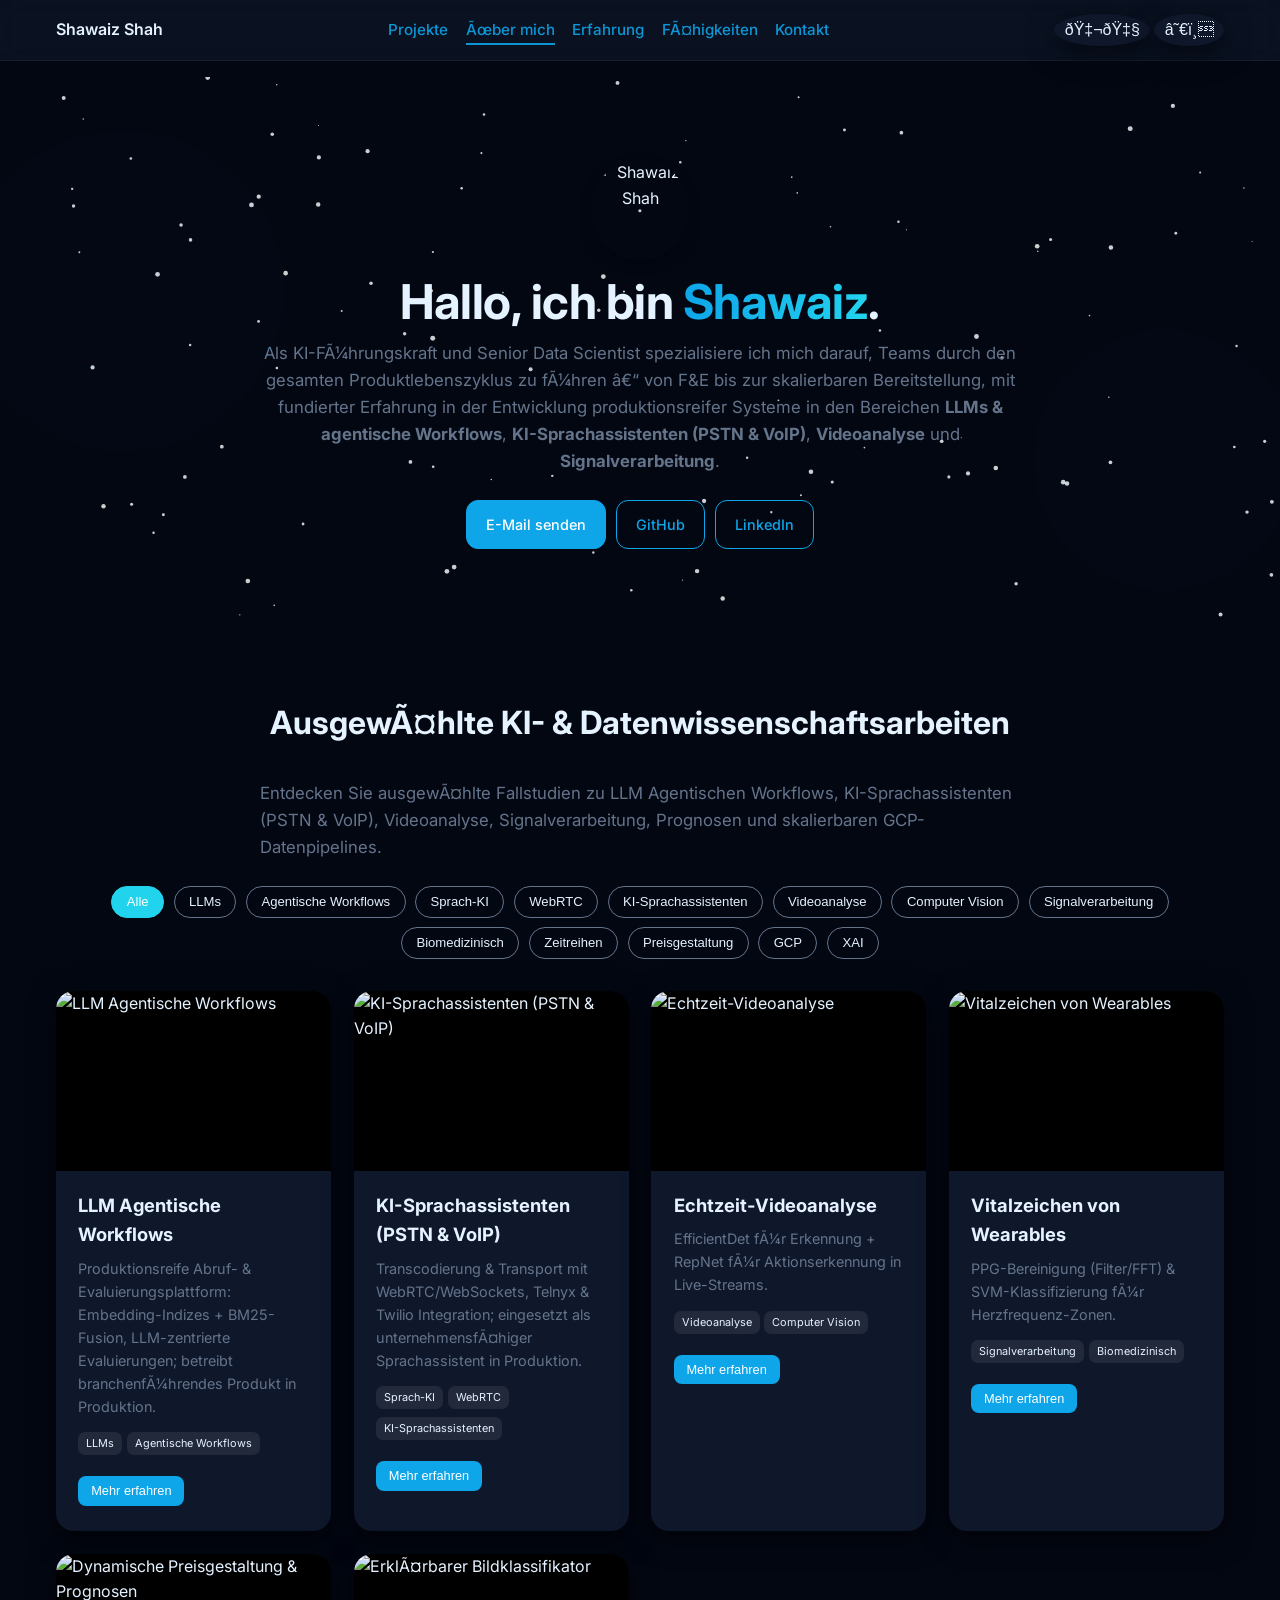
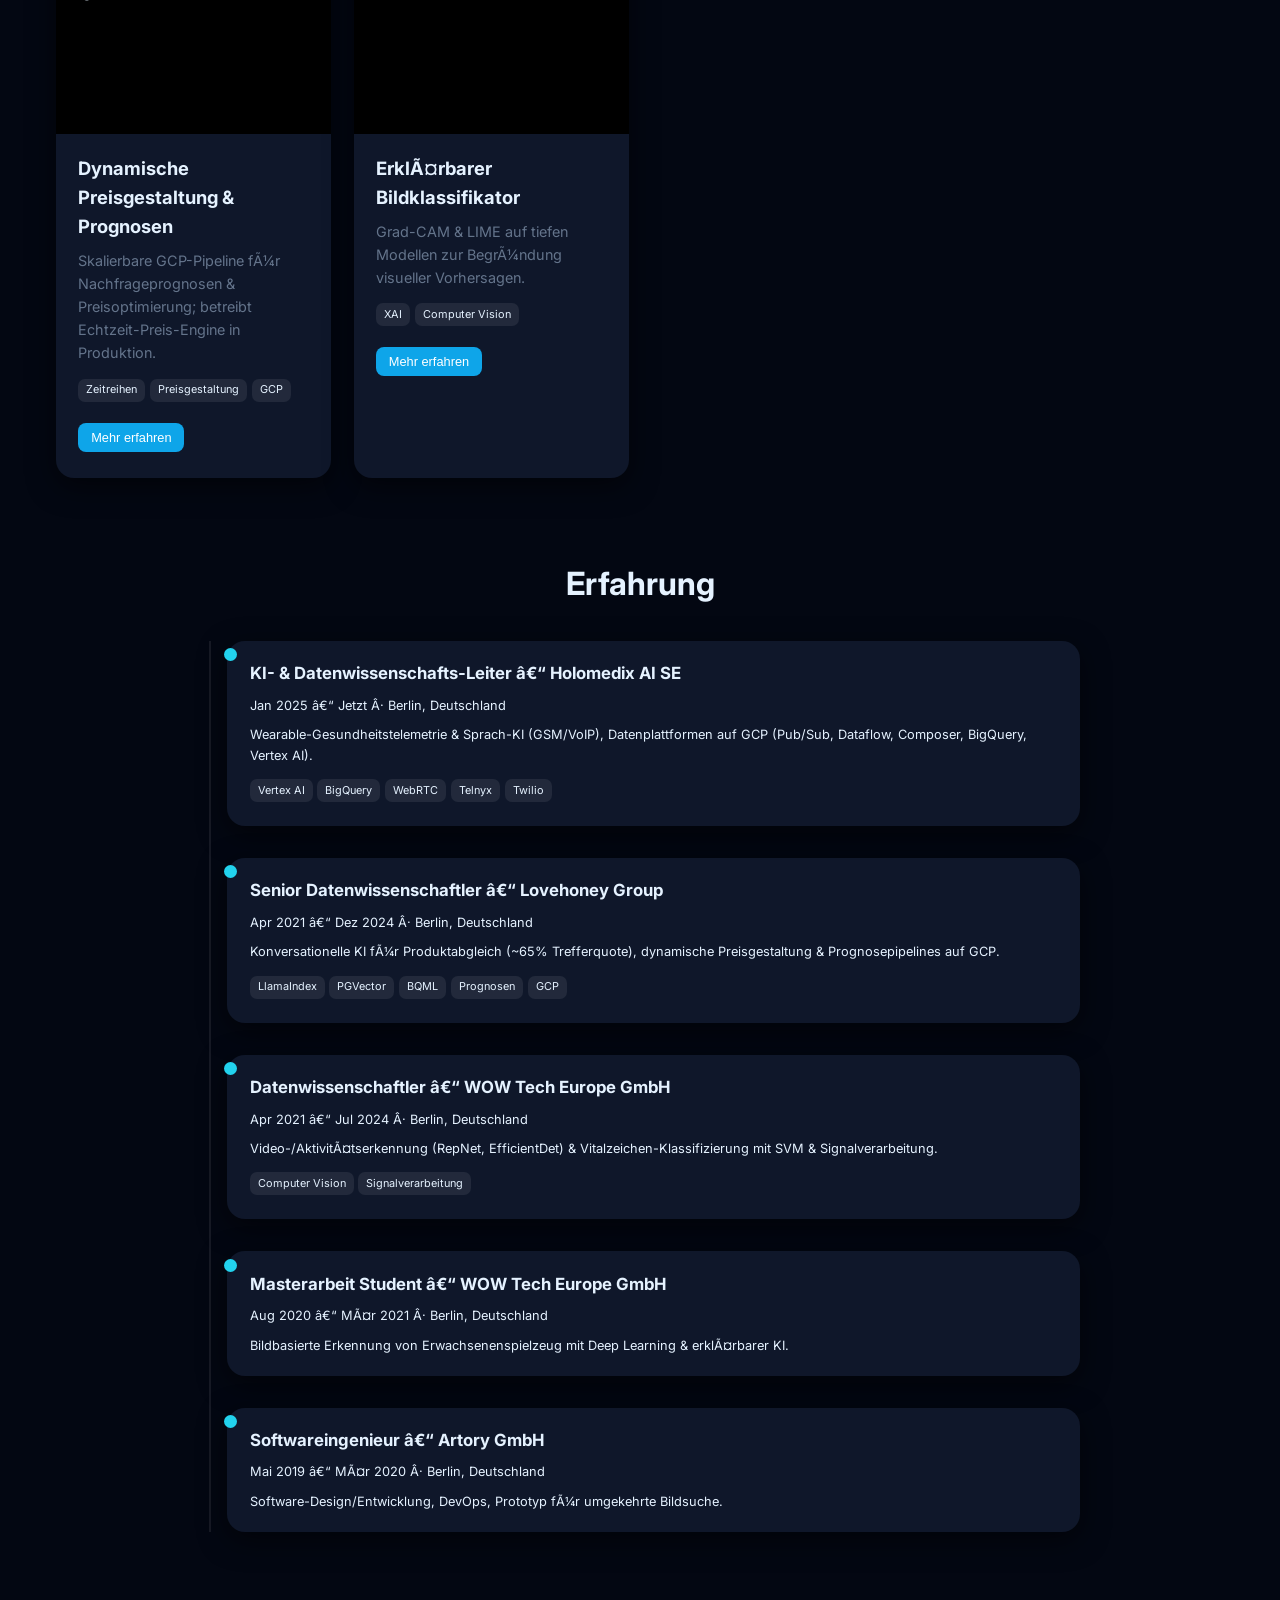
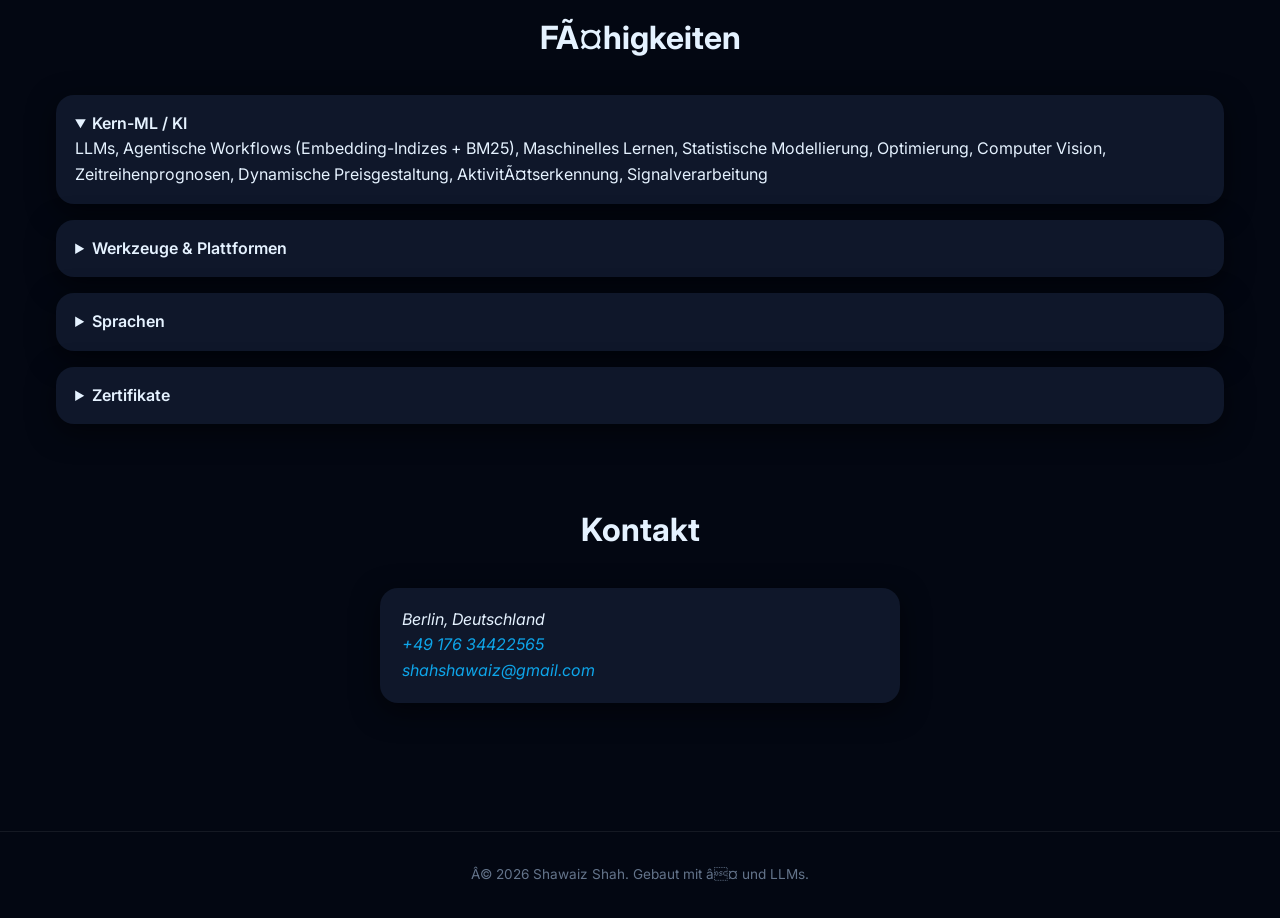
==== index.html @ a168db72 "Improve SEO" ====
<!DOCTYPE html>
<html lang="de" prefix="og: http://ogp.me/ns#">
<head>
  <!-- Google tag (gtag.js) -->
  <script async src="https://www.googletagmanager.com/gtag/js?id=G-WMXR04KQX5"></script>
  <script>
    window.dataLayer = window.dataLayer || [];
    function gtag(){dataLayer.push(arguments);}
    gtag('js', new Date());
  
    gtag('config', 'G-WMXR04KQX5');
  </script>
    
  <!-- BASIC -->
  <meta charset="utf-s8" />
  <meta name="viewport" content="width=device-width, initial-scale=1" />
  <title>Shawaiz Shah | KI-Ingenieur & Senior Datenwissenschaftler – LLMs, Agentische Workflows, KI-Sprachassistenten, Videoanalyse</title>

  <meta name="description" content="Shawaiz Shah, a Senior Data Scientist and AI/ML Engineer in Berlin, offering AI consultancy services. Specializing in LLMs, agentic workflows, voice AI, and scalable cloud solutions. View my portfolio." />
  <meta name="keywords" content="AI Consultancy, Senior Data Scientist, AI Engineer, ML Engineer, Shawaiz Shah, Berlin, LLM, Agentic Workflows, Python, GCP, Portfolio" />

  <meta name="author" content="Shawaiz Shah" />
  <meta name="robots" content="index, follow, max-image-preview:large" />
  <link rel="canonical" href="https://shawaiz.de/" />
  <link rel="alternate" hreflang="de" href="https://shawaiz.de/" />
  <link rel="alternate" hreflang="en" href="https://shawaiz.de/" />
  <link rel="alternate" hreflang="x-default" href="https://shawaiz.de/" />
  <!-- SOCIAL / OPEN GRAPH -->
  <meta property="og:type" content="website" />
  <meta property="og:title" content="Shawaiz Shah – Visuelles & Interaktives KI-Portfolio" />
  <meta property="og:description" content="LLMs & Agentische Workflows • KI-Sprachassistenten (PSTN & VoIP) • Videoanalyse • Signalverarbeitung" />
  <meta property="og:url" content="https://shawaiz.de/" />
  <meta property="og:image" content="https://shawaiz.de/static/portrait.jpeg" />
  <meta name="twitter:card" content="summary_large_image" />
  <meta name="twitter:creator" content="@yourhandle" />
  <!-- PREFETCH / PRECONNECT -->
  <link rel="preconnect" href="https://fonts.googleapis.com" />
  <link rel="preconnect" href="https://fonts.gstatic.com" crossorigin />
  <link href="https://fonts.googleapis.com/css2?family=Inter:wght@300;400;500;600;700&display=swap" rel="stylesheet" />
  <link rel="sitemap" type="application/xml" href="/sitemap.xml" />
  <!-- STRUCTURED DATA (will be updated by JS) -->
  <script id="schemaPerson" type="application/ld+json"></script>
  <script id="schemaWebsite" type="application/ld+json"></script>
  <script id="schemaBreadcrumbs" type="application/ld+json"></script>

  <!-- STYLES -->
  <style>
    /* ... your CSS remains unchanged ... */
    :root{--bg:#030712;--fg:#e5f2ff;--muted:#64748b;--card:#0f172a;--accent:#0ea5e9;--accent2:#22d3ee;--max:1200px;--radius:18px;--shadow:0 8px 28px rgba(0,0,0,.55);}  
    [data-theme="light"]{--bg:#f8fafc;--fg:#0f172a;--muted:#475569;--card:#ffffff;--accent:#0ea5e9;--accent2:#22d3ee;--shadow:0 8px 24px rgba(0,0,0,.08);}      
    *{box-sizing:border-box;margin:0;padding:0;}
    html{scroll-behavior:smooth;}
    body{font-family:"Inter",system-ui,-apple-system,BlinkMacSystemFont;background:var(--bg);color:var(--fg);line-height:1.6;overflow-x:hidden;}
    a{color:var(--accent);text-decoration:none;}a:hover{text-decoration:underline;}
    header{position:fixed;top:0;left:0;right:0;background:rgba(15,23,42,.65);backdrop-filter:blur(12px);z-index:90;border-bottom:1px solid rgba(255,255,255,.05);}    
    [data-theme="light"] header{background:rgba(255,255,255,.7);border-color:rgba(0,0,0,.08);}    
    nav{max-width:var(--max);margin:auto;padding:.85rem 1rem;display:flex;align-items:center;justify-content:space-between;gap:1rem;}
    nav ul{list-style:none;display:flex;gap:1.1rem;flex-wrap:wrap;}
    nav a{font-size:.95rem;font-weight:500;opacity:.9;position:relative;}
    nav a.active:after{content:"";position:absolute;left:0;bottom:-6px;width:100%;height:2px;background:var(--accent);}    
    #themeToggle, #langToggle{border:none;background:var(--card);color:var(--fg);padding:.45rem .65rem;border-radius:50%;cursor:pointer;box-shadow:var(--shadow);font-size:1rem;}
    #menuToggle{display:none;border:none;background:var(--card);color:var(--fg);padding:.45rem .65rem;border-radius:10px;cursor:pointer;}
    @media(max-width:768px){
      nav ul{display:none;flex-direction:column;background:var(--card);position:absolute;top:60px;right:1rem;padding:1rem;border-radius:12px;box-shadow:var(--shadow);width:calc(100% - 2rem);max-width:320px;}
      nav ul.open{display:flex;}
      #menuToggle{display:block;}
    }
    main{max-width:var(--max);margin:auto;padding:4.8rem 1rem 3rem;}
    section{margin-bottom:5rem;scroll-margin-top:6rem;}
    h1{font-size:3rem;line-height:1.1;margin-bottom:.7rem;font-weight:700;letter-spacing:-.5px;}
    h1 span{background:linear-gradient(90deg,var(--accent),var(--accent2));-webkit-background-clip:text;color:transparent;}
    h2{font-size:2rem;font-weight:700;margin-bottom:2rem;text-align:center;}
    .subtitle{max-width:760px;margin:0 auto 1.6rem;color:var(--muted);font-size:1.05rem;}
    .cta{display:flex;justify-content:center;gap:.6rem;flex-wrap:wrap;}
    .btn{display:inline-block;padding:.75rem 1.2rem;border-radius:12px;border:1px solid var(--accent);color:var(--accent);font-size:.9rem;font-weight:500;transition:all .18s;}
    .btn.fill{background:var(--accent);color:#fff;}
    .btn:hover{transform:translateY(-2px);}    
    .filters{display:flex;gap:.6rem;flex-wrap:wrap;justify-content:center;margin-bottom:2rem;}
    .filter-btn{border:1px solid var(--muted);background:transparent;color:var(--fg);padding:.45rem .9rem;border-radius:999px;font-size:.82rem;cursor:pointer;transition:all .18s;}
    .filter-btn.active,.filter-btn:hover{background:var(--accent2);border-color:var(--accent2);color:#fff;}
    .grid{display:grid;grid-template-columns:repeat(auto-fit,minmax(260px,1fr));gap:1.4rem;}
    @media(max-width:480px){.grid{grid-template-columns:1fr;}}
    .card{background:var(--card);border-radius:var(--radius);box-shadow:var(--shadow);overflow:hidden;position:relative;cursor:pointer;transform:translateY(30px);opacity:0;transition:opacity .6s,transform .6s;}
    .card.visible{opacity:1;transform:translateY(0);}    
    .thumb{height:180px;background:#000;position:relative;overflow:hidden;}
    .thumb img{width:100%;height:100%;object-fit:cover;transition:transform .8s;}
    .card:hover .thumb img{transform:scale(1.07);}    
    .card-body{padding:1.25rem 1.4rem 1.6rem;display:flex;flex-direction:column;min-height:220px;}
    .card-body h3{font-size:1.15rem;margin-bottom:.45rem;}
    .card-body p{color:var(--muted);font-size:.9rem;flex:1;}
    .mini-tags{margin-top:.7rem;}
    .mini-tags span{display:inline-block;background:rgba(255,255,255,.08);color:var(--fg);padding:.18rem .5rem;border-radius:7px;font-size:.68rem;margin:0 .3rem .3rem 0;}
    [data-theme="light"] .mini-tags span{background:rgba(0,0,0,.08);}    
    .learn{margin-top:1rem;align-self:flex-start;background:var(--accent);color:#fff;border:none;padding:.45rem .8rem;border-radius:8px;font-size:.8rem;cursor:pointer;}
    #modal{position:fixed;inset:0;background:rgba(0,0,0,.55);display:none;align-items:center;justify-content:center;padding:1rem;z-index:120;}
    #modalContent{max-width:860px;width:100%;background:var(--card);color:var(--fg);border-radius:var(--radius);padding:2rem 2.2rem;max-height:92vh;overflow:auto;box-shadow:var(--shadow);position:relative;}
    #modalClose{position:absolute;top:1.1rem;right:1.3rem;font-size:1.8rem;background:none;border:none;color:var(--muted);cursor:pointer;}
    #modalTitle{margin-bottom:.6rem;font-size:1.4rem;}
    #modalImg{width:100%;border-radius:12px;margin:1rem 0;}
    #modalLinks a{margin:.3rem .3rem 0 0;}
    .timeline{position:relative;padding-left:1.7rem;max-width:880px;margin:0 auto;}
    .timeline:before{content:"";position:absolute;left:.58rem;top:0;width:2px;height:100%;background:rgba(255,255,255,.08);} 
    [data-theme="light"] .timeline:before{background:rgba(0,0,0,.12);}   
    .tl-item{position:relative;margin-bottom:2rem;opacity:0;transform:translateY(30px);transition:opacity .6s,transform .6s;}
    .tl-item.visible{opacity:1;transform:translateY(0);}    
    .tl-item:before{content:"";position:absolute;left:-.22rem;top:.45rem;width:13px;height:13px;background:var(--accent2);border-radius:50%;}
    .tl-card{background:var(--card);padding:1.2rem 1.4rem;border-radius:var(--radius);box-shadow:var(--shadow);}    
    .tl-card h3{font-size:1.05rem;margin-bottom:.3rem;}
    .tl-card .muted{font-size:.8rem;}
    details{background:var(--card);padding:1rem 1.2rem;border-radius:var(--radius);box-shadow:var(--shadow);margin-bottom:1rem;}
    details summary{cursor:pointer;font-weight:600;}
    footer{border-top:1px solid rgba(255,255,255,.07);padding:2rem 1rem;text-align:center;font-size:.85rem;color:var(--muted);}    
    [data-theme="light"] footer{border-color:rgba(0,0,0,.08);}    
    #backTop{position:fixed;right:1rem;bottom:1.2rem;background:var(--accent);color:#fff;border:none;padding:.65rem .83rem;border-radius:50%;font-size:1.1rem;cursor:pointer;display:none;z-index:70;}
    .shape{position:absolute;border-radius:50%;opacity:.1;pointer-events:none;mix-blend-mode:overlay;}
    .shape1{width:320px;height:320px;background:var(--accent);top:10%;left:-8%;}
    .shape2{width:260px;height:260px;background:var(--accent2);bottom:5%;right:-6%;}
    #about{position:relative;min-height:60vh;display:flex;align-items:center;justify-content:center;text-align:center;padding:4rem 1rem 3rem;}
    #particles{position:absolute;inset:0;z-index:-1;}
    @media(max-width:640px){
      h1{font-size:2.1rem;}
      h2{font-size:1.55rem;}
      .subtitle{font-size:.92rem;}
      main{padding:4.2rem .9rem 2.5rem;}
      #about{padding:5.5rem 1rem 2.8rem;}
      .thumb{height:160px;}
      .card-body{padding:1rem 1.1rem 1.2rem;}
    }
    .profile-pic {border-radius:50%;width:100px;height:100px;object-fit:cover;margin:0 auto 1rem;display:block;box-shadow:0 4px 12px rgba(0,0,0,0.3);}  
  </style>
  <noscript><style>.card,.tl-item{opacity:1;transform:none;}</style></noscript>
</head>
<body data-theme="dark">
<header role="banner">
  <nav aria-label="Primary">
    <div style="font-weight:600;" aria-label="Home">Shawaiz Shah</div>
    <ul>
      <li><a href="#projects" class="active"></a></li>
      <li><a href="#about"></a></li>
      <li><a href="#experience"></a></li>
      <li><a href="#skills"></a></li>
      <li><a href="#contact"></a></li>
    </ul>
    <div>
      <button id="langToggle" aria-label="Sprache wechseln">🇬🇧</button>
      <button id="themeToggle" aria-label="Thema wechseln">☀️</button>
    </div>
    <button id="menuToggle" aria-label="Menü umschalten">☰</button>
  </nav>
</header>

<main id="content" role="main">
  <section id="about" aria-labelledby="about-title">
    <canvas id="particles" aria-hidden="true"></canvas>
    <div class="shape shape1" aria-hidden="true"></div>
    <div class="shape shape2" aria-hidden="true"></div>
    <div>
      <img class="profile-pic" src="https://media.licdn.com/dms/image/v2/D4E03AQHuhrnKV5yudg/profile-displayphoto-shrink_400_400/B4EZaQqujpGQAk-/0/1746183842662?e=1756339200&v=beta&t=q02jIqRhpLzf58V36lIU7LPlKlxPBbtzYgruoBpmY58" alt="Shawaiz Shah" />
      <h1 id="about-title"></h1>
      <p class="subtitle"></p>
      <div class="cta" role="group" aria-label="Primäre Handlungsaufforderungen">
        <a class="btn fill" href="mailto:shahshawaiz@gmail.com"></a>
        <a class="btn" href="https://github.com/shahshawaiz" target="_blank" rel="noopener">GitHub</a>
        <a class="btn" href="https://de.linkedin.com/in/shawaiz-shah-32b40537" target="_blank" rel="noopener">LinkedIn</a>
      </div>
    </div>
  </section>
  
  <section id="projects" aria-labelledby="projects-title">
    <h2 id="projects-title"></h2>
    <p class="subtitle"></p>
    <div class="filters" id="filters" aria-label="Projektfilter"></div>
    <div class="grid" id="projectsGrid"></div>
  </section>

  <section id="experience" aria-labelledby="experience-title">
    <h2 id="experience-title"></h2>
    <div class="timeline" id="experienceTl"></div>
  </section>

  <section id="skills" aria-labelledby="skills-title">
    <h2 id="skills-title"></h2>
    <details open>
      <summary></summary>
      <p></p>
    </details>
    <details>
      <summary></summary>
      <p></p>
    </details>
    <details>
      <summary></summary>
      <p></p>
    </details>
    <details>
      <summary></summary>
      <p></p>
    </details>
  </section>

  <section id="contact" aria-labelledby="contact-title">
    <h2 id="contact-title"></h2>
    <address class="tl-card" style="max-width:520px;margin:0 auto;">
      <span id="addressLocation"></span><br>
      <a href="tel:+4917634422565">+49 176 34422565</a><br>
      <a href="mailto:shahshawaiz@gmail.com">shahshawaiz@gmail.com</a>
    </address>
  </section>
</main>

<footer role="contentinfo"></footer>

<button id="backTop" aria-label="Zurück nach oben">↑</button>

<div id="modal" role="dialog" aria-modal="true" aria-labelledby="modalTitle">
  <div id="modalContent">
    <button id="modalClose" aria-label="Schließen">×</button>
    <h3 id="modalTitle"></h3>
    <p id="modalDesc" class="muted" style="margin-top:.3rem;margin-bottom:1rem;"></p>
    <img id="modalImg" src="" alt="" loading="lazy" />
    <div id="modalBody"></div>
    <div id="modalLinks" style="margin-top:1rem;"></div>
  </div>
</div>

<script>
(function() {
  // --- TRANSLATIONS (with your leadership update) ---
  const translations = {
    de: {
      aboutSubtitle: "Als KI-Führungskraft und Senior Data Scientist spezialisiere ich mich darauf, Teams durch den gesamten Produktlebenszyklus zu führen – von F&E bis zur skalierbaren Bereitstellung, mit fundierter Erfahrung in der Entwicklung produktionsreifer Systeme in den Bereichen <strong>LLMs & agentische Workflows</strong>, <strong>KI-Sprachassistenten (PSTN & VoIP)</strong>, <strong>Videoanalyse</strong> und <strong>Signalverarbeitung</strong>.",
      // ... all other German translations remain the same
      title: "Shawaiz Shah | KI-Ingenieur & Senior Datenwissenschaftler – LLMs, Agentische Workflows, KI-Sprachassistenten, Videoanalyse",
      description: "Shawaiz Shah, Senior Data Scientist und AI/ML-Ingenieur in Berlin, bietet AI-Beratungsdienstleistungen an. Spezialisiert auf LLMs, agentenbasierte Workflows, Sprach-AI und skalierbare Cloud-Lösungen. Mein Portfolio ansehen.",
      ogTitle: "Shawaiz Shah – Visuelles & Interaktives KI-Portfolio",
      ogDescription: "LLMs & Agentische Workflows • KI-Sprachassistenten (PSTN & VoIP) • Videoanalyse • Signalverarbeitung",
      nav: ["Projekte", "Über mich", "Erfahrung", "Fähigkeiten", "Kontakt"],
      projectsTitle: "Ausgewählte KI- & Datenwissenschaftsarbeiten",
      projectsSubtitle: "Entdecken Sie ausgewählte Fallstudien zu LLM Agentischen Workflows, KI-Sprachassistenten (PSTN & VoIP), Videoanalyse, Signalverarbeitung, Prognosen und skalierbaren GCP-Datenpipelines.",
      allProjects: "Alle",
      aboutTitle: "Hallo, ich bin <span>Shawaiz</span>.",
      emailMe: "E-Mail senden",
      experienceTitle: "Erfahrung",
      skillsTitle: "Fähigkeiten",
      contactTitle: "Kontakt",
      addressLocation: "Berlin, Deutschland",
      skillsSummaries: ["Kern-ML / KI", "Werkzeuge & Plattformen", "Sprachen", "Zertifikate"],
      skillsDetails: ["LLMs, Agentische Workflows (Embedding-Indizes + BM25), Maschinelles Lernen, Statistische Modellierung, Optimierung, Computer Vision, Zeitreihenprognosen, Dynamische Preisgestaltung, Aktivitätserkennung, Signalverarbeitung", "Python, Java, SQL, PyTorch, TensorFlow, Scikit-learn, GCP Vertex AI, BigQuery, Pub/Sub, Dataflow, Composer, Stackdriver, Apache Airflow, Celery, RabbitMQ, Docker, PGVector, LlamaIndex, WebRTC, Telnyx, Twilio", "Englisch (Sehr gut), Deutsch (B2), Urdu (Muttersprache), Burushaski (Muttersprache)", "CSPO (ScrumAlliance · 1599800), CSM (ScrumInc · RSM-4041082)"],
      footerText: "Gebaut mit ❤ und LLMs.",
      learnMore: "Mehr erfahren",
      learnMoreAria: "Mehr erfahren über",
      screenshotAlt: "Bildschirmfoto",
      schemaPerson: { "@context": "https://schema.org", "@type": "Person", "name": "Shawaiz Shah", "image": "https://shawaiz.de/static/portrait.jpeg", "jobTitle": "KI-Führungskraft & Senior Datenwissenschaftler", "url": "https://shawaiz.de/", "sameAs": ["https://github.com/shahshawaiz", "https://de.linkedin.com/in/shawaiz-shah-32b40537"], "address": { "@type": "PostalAddress", "addressLocality": "Berlin", "addressCountry": "DE" } },
      schemaWebsite: { "@context": "https://schema.org", "@type": "WebSite", "name": "Shawaiz Shah Portfolio", "url": "https://shawaiz.de/", "potentialAction": { "@type": "SearchAction", "target": "https://shawaiz.de/?q={search_term_string}", "query-input": "required name=search_term_string" } },
      schemaBreadcrumbs: { "@context": "https://schema.org", "@type": "BreadcrumbList", "itemListElement": [ {"@type":"ListItem","position":1,"name":"Projekte","item":"https://shawaiz.de/#projects"}, {"@type":"ListItem","position":2,"name":"Über mich","item":"https://shawaiz.de/#about"}, {"@type":"ListItem","position":3,"name":"Erfahrung","item":"https://shawaiz.de/#experience"}, {"@type":"ListItem","position":4,"name":"Fähigkeiten","item":"https://shawaiz.de/#skills"}, {"@type":"ListItem","position":5,"name":"Kontakt","item":"https://shawaiz.de/#contact"} ]},
      projectsData: [ { title: "LLM Agentische Workflows", short: "Produktionsreife Abruf- & Evaluierungsplattform: Embedding-Indizes + BM25-Fusion, LLM-zentrierte Evaluierungen; betreibt branchenführendes Produkt in Produktion.", tags: ["LLMs","Agentische Workflows"], img: "https://images.unsplash.com/photo-1555949963-aa79dcee981c?auto=format&fit=crop&w=1200&q=80", body: "<ul><li>Hybride Abruftechnik (Embedding-Indizes + BM25) mit leichtgewichtiger Score-Fusion.</li><li>PGVector Embedding-Index & BigQuery-Fallback.</li><li>LLM-zentrierte Evaluierungsumgebung (LLMs als Richter, Zero-Shot & paarweise).</li></ul>", links: [{label:"Folien", url:"#"}] }, { title: "KI-Sprachassistenten (PSTN & VoIP)", short: "Transcodierung & Transport mit WebRTC/WebSockets, Telnyx & Twilio Integration; eingesetzt als unternehmensfähiger Sprachassistent in Produktion.", tags: ["Sprach-KI","WebRTC","KI-Sprachassistenten"], img: "https://images.unsplash.com/photo-1581092580497-e0d23cbdf1dc?auto=format&fit=crop&w=1200&q=80", body: "<ul><li>Medien-Transcodierung über RTP/WebRTC/WebSockets (VP8/H264, Opus, PCM).</li><li>Programmierbare APIs: Telnyx & Twilio für SIP-Trunking, SMS, Anrufaufbau.</li><li>Orchestrierte STT → LLM → TTS-Flüsse mit Echtzeit-Unterbrechungsbehandlung.</li><li>PSTN/GSM-Überbrückung, End-to-End QoS-Metriken & Incident-Warnungen.</li></ul>" }, { title: "Echtzeit-Videoanalyse", short: "EfficientDet für Erkennung + RepNet für Aktionserkennung in Live-Streams.", tags: ["Videoanalyse","Computer Vision"], img: "https://images.unsplash.com/photo-1518770660439-4636190af475?auto=format&fit=crop&w=1200&q=80", body: "<ul><li>End-to-End-Pipeline: Erkennung (EfficientDet) + Wiederholungszählung (RepNet).</li><li>Optimierte OpenCV-Vorverarbeitung, gebündelte Inferenz & WebSocket-dashboard-Streaming.</li></ul>" }, { title: "Vitalzeichen von Wearables", short: "PPG-Bereinigung (Filter/FFT) & SVM-Klassifizierung für Herzfrequenz-Zonen.", tags: ["Signalverarbeitung","Biomedizinisch"], img: "https://images.unsplash.com/photo-1517433456452-f9633a875f6f?auto=format&fit=crop&w=1200&q=80", body: "<ul><li>Entwurf der gesamten Signalkette Policies: Entstörung, Merkmalsextraktion (FFT, HRV).</li><li>SVM & Bayes’sche Modelle zur Klassifizierung von Zonen; 95% Genauigkeit auf Holdout-Set.</li></ul>" }, { title: "Dynamische Preisgestaltung & Prognosen", short: "Skalierbare GCP-Pipeline für Nachfrageprognosen & Preisoptimierung; betreibt Echtzeit-Preis-Engine in Produktion.", tags: ["Zeitreihen","Preisgestaltung","GCP"], img: "https://images.unsplash.com/photo-1579621970795-87facc2f976d?auto=format&fit=crop&w=1200&q=80", body: "<ul><li>Streaming-Erfassung: Pub/Sub → Dataflow; Batch-ETL über Composer (Airflow).</li><li>Gespeichert in BigQuery; eingesetzte Modelle über Vertex AI-Pipelines.</li><li>Überwachung mit Stackdriver-Warnungen & Dashboards.</li></ul>" }, { title: "Erklärbarer Bildklassifikator", short: "Grad-CAM & LIME auf tiefen Modellen zur Begründung visueller Vorhersagen.", tags: ["XAI","Computer Vision"], img: "https://images.unsplash.com/photo-1550751827-4bd374c3f58b?auto=format&fit=crop&w=1200&q=80", body: "<p>Untersuchte Interpretierbarkeitstechniken (Grad-CAM, LIME) an Nischenproduktbildern zur Begründung von Modellentscheidungen.</p>" } ],
      experienceData: [ {role:"KI- & Datenwissenschafts-Leiter", company:"Holomedix AI SE", period:"Jan 2025 – Jetzt", location:"Berlin, Deutschland", desc:"Wearable-Gesundheitstelemetrie & Sprach-KI (GSM/VoIP), Datenplattformen auf GCP (Pub/Sub, Dataflow, Composer, BigQuery, Vertex AI).", tags:["Vertex AI","BigQuery","WebRTC","Telnyx","Twilio"]}, {role:"Senior Datenwissenschaftler", company:"Lovehoney Group", period:"Apr 2021 – Dez 2024", location:"Berlin, Deutschland", desc:"Konversationelle KI für Produktabgleich (~65% Trefferquote), dynamische Preisgestaltung & Prognosepipelines auf GCP.", tags:["LlamaIndex","PGVector","BQML","Prognosen","GCP"]}, {role:"Datenwissenschaftler", company:"WOW Tech Europe GmbH", period:"Apr 2021 – Jul 2024", location:"Berlin, Deutschland", desc:"Video-/Aktivitätserkennung (RepNet, EfficientDet) & Vitalzeichen-Klassifizierung mit SVM & Signalverarbeitung.", tags:["Computer Vision","Signalverarbeitung"]}, {role:"Masterarbeit Student", company:"WOW Tech Europe GmbH", period:"Aug 2020 – Mär 2021", location:"Berlin, Deutschland", desc:"Bildbasierte Erkennung von Erwachsenenspielzeug mit Deep Learning & erklärbarer KI.", tags:[]}, {role:"Softwareingenieur", company:"Artory GmbH", period:"Mai 2019 – Mär 2020", location:"Berlin, Deutschland", desc:"Software-Design/Entwicklung, DevOps, Prototyp für umgekehrte Bildsuche.", tags:[]} ]
    },
    en: {
      aboutSubtitle: "As an AI Leader and Senior Data Scientist, I specialize in guiding teams through the entire product lifecycle—from R&D to scalable delivery, with deep experience in the development of production-grade systems in <strong>LLMs & agentic workflows</strong>, <strong>AI Voice Agents (PSTN & VoIP)</strong>, <strong>Video Analysis</strong>, and <strong>Signal Processing</strong>.",
      // ... all other English translations remain the same
      title: "Shawaiz Shah | AI Engineer & Senior Data Scientist – LLMs, Agentic Workflows, AI Voice Agents, Video Analysis",
      description: "Portfolio of Shawaiz Shah, AI Engineer & Senior Data Scientist in Berlin. Projects in LLMs & agentic workflows, AI Voice Agents (PSTN & VoIP), Video Analysis, Signal Processing, Forecasting & Scalable GCP Data Pipelines.",
      ogTitle: "Shawaiz Shah – Visual & Interactive AI Portfolio",
      ogDescription: "LLMs & Agentic Workflows • AI Voice Agents (PSTN & VoIP) • Video Analysis • Signal Processing",
      nav: ["Projects", "About", "Experience", "Skills", "Contact"],
      projectsTitle: "Featured AI & Data Science Work",
      projectsSubtitle: "Explore select case studies in LLM Agentic Workflows, AI Voice Agents (PSTN & VoIP), Video Analysis, Signal Processing, Forecasting, and Scalable GCP Data Pipelines.",
      allProjects: "All",
      aboutTitle: "Hi, I'm <span>Shawaiz</span>.",
      emailMe: "Email Me",
      experienceTitle: "Experience",
      skillsTitle: "Skills",
      contactTitle: "Contact",
      addressLocation: "Berlin, Germany",
      skillsSummaries: ["Core ML / AI", "Tools & Platforms", "Languages", "Certifications"],
      skillsDetails: ["LLMs, Agentic Workflows (embedding indexes + BM25), Machine Learning, Statistical Modeling, Optimization, Computer Vision, Time-Series Forecasting, Dynamic Pricing, Activity Detection, Signal Processing", "Python, Java, SQL, PyTorch, TensorFlow, Scikit-learn, GCP Vertex AI, BigQuery, Pub/Sub, Dataflow, Composer, Stackdriver, Apache Airflow, Celery, RabbitMQ, Docker, PGVector, LlamaIndex, WebRTC, Telnyx, Twilio", "English (Highly proficient), German (B2), Urdu (Native), Burushaski (Native)", "CSPO (ScrumAlliance · 1599800), CSM (ScrumInc · RSM-4041082)"],
      footerText: "Built with ❤ and LLMs.",
      learnMore: "Learn More",
      learnMoreAria: "Learn more about",
      screenshotAlt: "screenshot",
      schemaPerson: { "@context": "https://schema.org", "@type": "Person", "name": "Shawaiz Shah", "image": "https://shawaiz.de/static/portrait.jpeg", "jobTitle": "AI Leader & Senior Data Scientist", "url": "https://shawaiz.de/", "sameAs": ["https://github.com/shahshawaiz", "https://www.linkedin.com/in/shawaiz-shah-32b40537"], "address": { "@type": "PostalAddress", "addressLocality": "Berlin", "addressCountry": "DE" } },
      schemaWebsite: { "@context": "https://schema.org", "@type": "WebSite", "name": "Shawaiz Shah Portfolio", "url": "https://shawaiz.de/", "potentialAction": { "@type": "SearchAction", "target": "https://shawaiz.de/?q={search_term_string}", "query-input": "required name=search_term_string" } },
      schemaBreadcrumbs: { "@context": "https://schema.org", "@type": "BreadcrumbList", "itemListElement": [ {"@type":"ListItem","position":1,"name":"Projects","item":"https://shawaiz.de/#projects"}, {"@type":"ListItem","position":2,"name":"About","item":"https://shawaiz.de/#about"}, {"@type":"ListItem","position":3,"name":"Experience","item":"https://shawaiz.de/#experience"}, {"@type":"ListItem","position":4,"name":"Skills","item":"https://shawaiz.de/#skills"}, {"@type":"ListItem","position":5,"name":"Contact","item":"https://shawaiz.de/#contact"} ]},
      projectsData: [ { title: "LLM Agentic Workflows", short: "Production-grade retrieval & eval platform: embedding indexes + BM25 fusion, LLM-centric evals; powering industry-grade product in production.", tags: ["LLMs","Agentic Workflows"], img: "https://images.unsplash.com/photo-1555949963-aa79dcee981c?auto=format&fit=crop&w=1200&q=80", body: "<ul><li>Hybrid retrieval (embedding indexes + BM25) with lightweight score fusion.</li><li>PGVector embedding index & BigQuery fallback.</li><li>LLM-centered evaluation harness (LLMs as judges, zero-shot & pairwise).</li></ul>", links: [{label:"Slides", url:"#"}] }, { title: "AI Voice Agents (PSTN & VoIP-powered)", short: "Transcoding & transport with WebRTC/WebSockets, Telnyx & Twilio integration; deployed as enterprise-grade voice assistant in production.", tags: ["Voice AI","WebRTC","AI Voice Agents"], img: "https://images.unsplash.com/photo-1581092580497-e0d23cbdf1dc?auto=format&fit=crop&w=1200&q=80", body: "<ul><li>Media transcoding across RTP/WebRTC/WebSockets (VP8/H264, Opus, PCM).</li><li>Programmable APIs: Telnyx & Twilio for SIP trunking, SMS, call setup.</li><li>Orchestrated STT → LLM → TTS flows with real-time interruption handling.</li><li>PSTN/GSM bridging, end-to-end QoS metrics & incident alerting.</li></ul>" }, { title: "Realtime Video Analysis", short: "EfficientDet for detection + RepNet for action detection in live streams.", tags: ["Video Analysis","Computer Vision"], img: "https://images.unsplash.com/photo-1518770660439-4636190af475?auto=format&fit=crop&w=1200&q=80", body: "<ul><li>End-to-end pipeline: detection (EfficientDet) + repetition counting (RepNet).</li><li>Optimized OpenCV preprocessing, batched inference & WebSocket dashboard streaming.</li></ul>" }, { title: "Vital Signs from Wearables", short: "PPG cleanup (filters/FFT) & SVM classification for heart-rate zones.", tags: ["Signal Processing","Biomedical"], img: "https://images.unsplash.com/photo-1517433456452-f9633a875f6f?auto=format&fit=crop&w=1200&q=80", body: "<ul><li>Designed full signal chain: denoising, feature extraction (FFT, HRV).</li><li>SVM & Bayesian models to classify zones; 95% accuracy on holdout set.</li></ul>" }, { title: "Dynamic Pricing & Forecasting", short: "Scalable GCP pipeline for demand forecasting & price optimization; powering real-time pricing engine in production.", tags: ["Time-Series","Pricing","GCP"], img: "https://images.unsplash.com/photo-1579621970795-87facc2f976d?auto=format&fit=crop&w=1200&q=80", body: "<ul><li>Streaming ingestion: Pub/Sub → Dataflow; batch ETL via Composer (Airflow).</li><li>Stored in BigQuery; deployed models via Vertex AI pipelines.</li><li>Monitoring with Stackdriver alerts & dashboards.</li></ul>" }, { title: "Explainable Image Classifier", short: "Grad-CAM & LIME on deep models to justify visual predictions.", tags: ["XAI","Computer Vision"], img: "https://images.unsplash.com/photo-1550751827-4bd374c3f58b?auto=format&fit=crop&w=1200&q=80", body: "<p>Explored interpretability techniques (Grad-CAM, LIME) on niche product images to justify model decisions.</p>" } ],
      experienceData: [ {role:"AI & Data Science Lead", company:"Holomedix AI SE", period:"Jan 2025 – Present", location:"Berlin, Germany", desc:"Wearable health telemetry & voice AI (GSM/VoIP), data platforms on GCP (Pub/Sub, Dataflow, Composer, BigQuery, Vertex AI).", tags:["Vertex AI","BigQuery","WebRTC","Telnyx","Twilio"]}, {role:"Senior Data Scientist", company:"Lovehoney Group", period:"Apr 2021 – Dec 2024", location:"Berlin, Germany", desc:"Conversational AI for product matching (~65% hit rate), dynamic pricing & forecasting pipelines on GCP.", tags:["LlamaIndex","PGVector","BQML","Forecasting","GCP"]}, {role:"Data Scientist", company:"WOW Tech Europe GmbH", period:"Apr 2021 – Jul 2024", location:"Berlin, Germany", desc:"Video/activity detection (RepNet, EfficientDet) & vital sign classification using SVM & signal processing.", tags:["Computer Vision","Signal Processing"]}, {role:"Master’s Thesis Student", company:"WOW Tech Europe GmbH", period:"Aug 2020 – Mar 2021", location:"Berlin, Germany", desc:"Image-based adult toy recognition with Deep Learning & Explainable AI.", tags:[]}, {role:"Software Engineer", company:"Artory GmbH", period:"May 2019 – Mar 2020", location:"Berlin, Germany", desc:"Software design/dev, DevOps, reverse image search prototype.", tags:[]} ]
    }
  };

  document.addEventListener('DOMContentLoaded', () => {
    let currentLang = localStorage.getItem('lang') || 'de';
    let currentTheme = localStorage.getItem('theme') || 'dark';

    // --- REFACTORED THEME LOGIC ---
    const themeToggleBtn = document.getElementById('themeToggle');

    function applyTheme(theme) {
      currentTheme = theme;
      document.body.setAttribute('data-theme', theme);
      localStorage.setItem('theme', theme);
      themeToggleBtn.textContent = theme === 'dark' ? '☀️' : '🌙';
    }

    themeToggleBtn.addEventListener('click', () => {
      const newTheme = currentTheme === 'dark' ? 'light' : 'dark';
      applyTheme(newTheme);
    });
    // --- END REFACTORED THEME LOGIC ---

    function setLanguage(lang) {
      currentLang = lang;
      localStorage.setItem('lang', lang);
      const t = translations[lang];

      // --- Meta & Core HTML ---
      document.documentElement.lang = lang;
      document.querySelector('title').textContent = t.title;
      document.querySelector('meta[name="description"]').content = t.description;
      // ... (rest of the setLanguage function is the same)
      document.querySelector('meta[property="og:title"]').content = t.ogTitle;
      document.querySelector('meta[property="og:description"]').content = t.ogDescription;
      const baseUrl = `https://shawaiz.de/${lang}/`;
      document.querySelector('meta[property="og:url"]').content = baseUrl;
      document.querySelector('link[rel="canonical"]').href = baseUrl;
      document.querySelector('#langToggle').textContent = lang === 'de' ? '🇬🇧' : '🇩🇪';
      document.querySelector('footer').innerHTML = `© ${new Date().getFullYear()} Shawaiz Shah. ${t.footerText}`;

      // --- Navigation ---
      document.querySelectorAll('nav ul a').forEach((link, i) => {
        link.textContent = t.nav[i];
      });

      // --- Page Sections ---
      document.querySelector('#projects-title').textContent = t.projectsTitle;
      document.querySelector('#projects .subtitle').textContent = t.projectsSubtitle;
      document.querySelector('#about-title').innerHTML = t.aboutTitle;
      document.querySelector('#about .subtitle').innerHTML = t.aboutSubtitle;
      document.querySelector('.cta a.fill').textContent = t.emailMe;
      document.querySelector('#experience-title').textContent = t.experienceTitle;
      document.querySelector('#skills-title').textContent = t.skillsTitle;
      document.querySelector('#contact-title').textContent = t.contactTitle;
      document.querySelector('#addressLocation').textContent = t.addressLocation;

      // --- Skills Details ---
      document.querySelectorAll('#skills details').forEach((detail, i) => {
        detail.querySelector('summary').textContent = t.skillsSummaries[i];
        detail.querySelector('p').textContent = t.skillsDetails[i];
      });
      
      // --- Schema Data ---
      document.getElementById('schemaPerson').textContent = JSON.stringify(t.schemaPerson);
      document.getElementById('schemaWebsite').textContent = JSON.stringify(t.schemaWebsite);
      document.getElementById('schemaBreadcrumbs').textContent = JSON.stringify(t.schemaBreadcrumbs);
      
      // --- Re-render dynamic content ---
      renderFilters();
      renderProjects();
      renderExperience();
    }

    // --- (The rest of the script is largely the same, just calling the new functions) ---
    document.getElementById('langToggle').addEventListener('click', () => {
      setLanguage(currentLang === 'de' ? 'en' : 'de');
    });

    const filtersEl = document.getElementById('filters');
    const projectsGrid = document.getElementById('projectsGrid');
    let activeTag = '__all';

    function renderFilters() { /* ... unchanged ... */ 
      const tags = [...new Set(translations[currentLang].projectsData.flatMap(p => p.tags || []))];
      filtersEl.innerHTML = `<button class="filter-btn active" data-tag="__all">${translations[currentLang].allProjects}</button>` +
        tags.map(t => `<button class="filter-btn" data-tag="${t}">${t}</button>`).join('');
      filtersEl.addEventListener('click', e => {
        const b = e.target.closest('button'); if(!b) return;
        document.querySelectorAll('#filters .filter-btn').forEach(x => x.classList.remove('active'));
        b.classList.add('active'); activeTag = b.dataset.tag; renderProjects();
      });
    }

    function renderProjects() { /* ... unchanged ... */ 
      const projects = translations[currentLang].projectsData;
      const filtered = projects.filter(p => activeTag === '__all' || (p.tags||[]).includes(activeTag));
      projectsGrid.innerHTML = filtered.map(p => cardTemplate(p, projects.indexOf(p))).join('');
      document.querySelectorAll('.grid .card').forEach(el => observer.observe(el));
    }
    
    function cardTemplate(p, idx) { /* ... unchanged ... */
      const t = translations[currentLang];
      return `<article class="card" data-idx="${idx}" data-tags='${JSON.stringify(p.tags||[])}' itemscope itemtype="https://schema.org/CreativeWork">
        <div class="thumb"><img loading="lazy" src="${p.img}" alt="${p.title}" itemprop="image"></div>
        <div class="card-body">
          <h3 itemprop="name">${p.title}</h3>
          <p itemprop="description">${p.short}</p>
          <div class="mini-tags">${(p.tags||[]).map(tag => `<span>${tag}</span>`).join('')}</div>
          <button class="learn" aria-label="${t.learnMoreAria} ${p.title}">${t.learnMore}</button>
        </div>
      </article>`;
    }

    function renderExperience() { /* ... unchanged ... */ 
      const experience = translations[currentLang].experienceData;
      const tl = document.getElementById('experienceTl');
      tl.innerHTML = experience.map(e => `<div class="tl-item">
        <div class="tl-card" itemscope itemtype="https://schema.org/Person">
          <h3 itemprop="jobTitle">${e.role} – ${e.company}</h3>
          <span class="muted" itemprop="description">${e.period} · ${e.location}</span>
          <p class="muted" style="margin-top:.5rem;" itemprop="description">${e.desc}</p>
          ${(e.tags||[]).length ? '<div class="mini-tags" style="margin-top:.6rem;">' + e.tags.map(t=>`<span>${t}</span>`).join('') + '</div>' : ''}
        </div>
      </div>`).join('');
      document.querySelectorAll('.tl-item').forEach(el => observer.observe(el));
    }

    const observer = new IntersectionObserver((entries)=>{entries.forEach(entry=>{if(entry.isIntersecting){entry.target.classList.add('visible');observer.unobserve(entry.target);}});},{threshold:0.1});

    // --- Modal logic (unchanged) ---
    const modal = document.getElementById('modal');
    // ...
    function openModal(project){
      const t = translations[currentLang];
      modal.querySelector('#modalTitle').textContent = project.title;
      modal.querySelector('#modalDesc').textContent = project.short;
      const modalImg = modal.querySelector('#modalImg');
      modalImg.src = project.img;
      modalImg.alt = `${project.title} ${t.screenshotAlt}`;
      modal.querySelector('#modalBody').innerHTML = project.body || '';
      modal.querySelector('#modalLinks').innerHTML = (project.links||[]).map(l => `<a class="btn" href="${l.url}" target="_blank" rel="noopener">${l.label}</a>`).join('');
      modal.style.display='flex';
    }
    document.addEventListener('click', e => {
      if (e.target.classList.contains('learn')){
        const card = e.target.closest('.card');
        const idx = +card.dataset.idx;
        const projectData = translations[currentLang].projectsData[idx];
        openModal(projectData);
      }
    });
    document.getElementById('modalClose').addEventListener('click',()=>modal.style.display='none');
    modal.addEventListener('click',e=>{if(e.target===modal) modal.style.display='none';});

    // --- Other observers and helpers (unchanged) ---
    const topBtn=document.getElementById('backTop');
    window.addEventListener('scroll',()=>{topBtn.style.display=window.scrollY>900?'block':'none';});
    topBtn.addEventListener('click',()=>window.scrollTo({top:0,behavior:'smooth'}));

    const navLinks=document.querySelectorAll('nav a[href^="#"]');
    const sections=[...navLinks].map(a=>document.querySelector(a.getAttribute('href'))).filter(Boolean);
    const navObserver = new IntersectionObserver(entries=>{entries.forEach(entry=>{if(entry.isIntersecting){navLinks.forEach(l=>l.classList.remove('active'));const l=document.querySelector(`nav a[href="#${entry.target.id}"]`);if(l) l.classList.add('active');}});},{threshold:0.5});
    sections.forEach(s=>navObserver.observe(s));
    
    // --- PARTICLE BACKGROUND (unchanged) ---
    const canvas = document.getElementById('particles');
    if(canvas){
        const ctx = canvas.getContext('2d'); let w,h,particles=[];
        function resize(){w=canvas.width=window.innerWidth;h=canvas.height=document.querySelector('#about').offsetHeight;}
        window.addEventListener('resize',resize);resize();
        function createParticles(){particles=[];for(let i=0;i<120;i++){particles.push({x:Math.random()*w,y:Math.random()*h,vx:(Math.random()-.5)*.6,vy:(Math.random()-.5)*.6,r:Math.random()*2+0.5});}}
        createParticles();
        function draw(){ctx.clearRect(0,0,w,h);ctx.fillStyle='rgba(255,255,255,.8)';particles.forEach(p=>{ctx.beginPath();ctx.arc(p.x,p.y,p.r,0,Math.PI*2);ctx.fill();p.x+=p.vx;p.y+=p.vy;if(p.x<0||p.x>w)p.vx*=-1;if(p.y<0||p.y>h)p.vy*=-1;});requestAnimationFrame(draw);}draw();
    }
    
    // --- INITIALIZATION ---
    applyTheme(currentTheme); // Set initial theme
    setLanguage(currentLang); // Set initial language
  });
})();
</script>
</body>
</html>
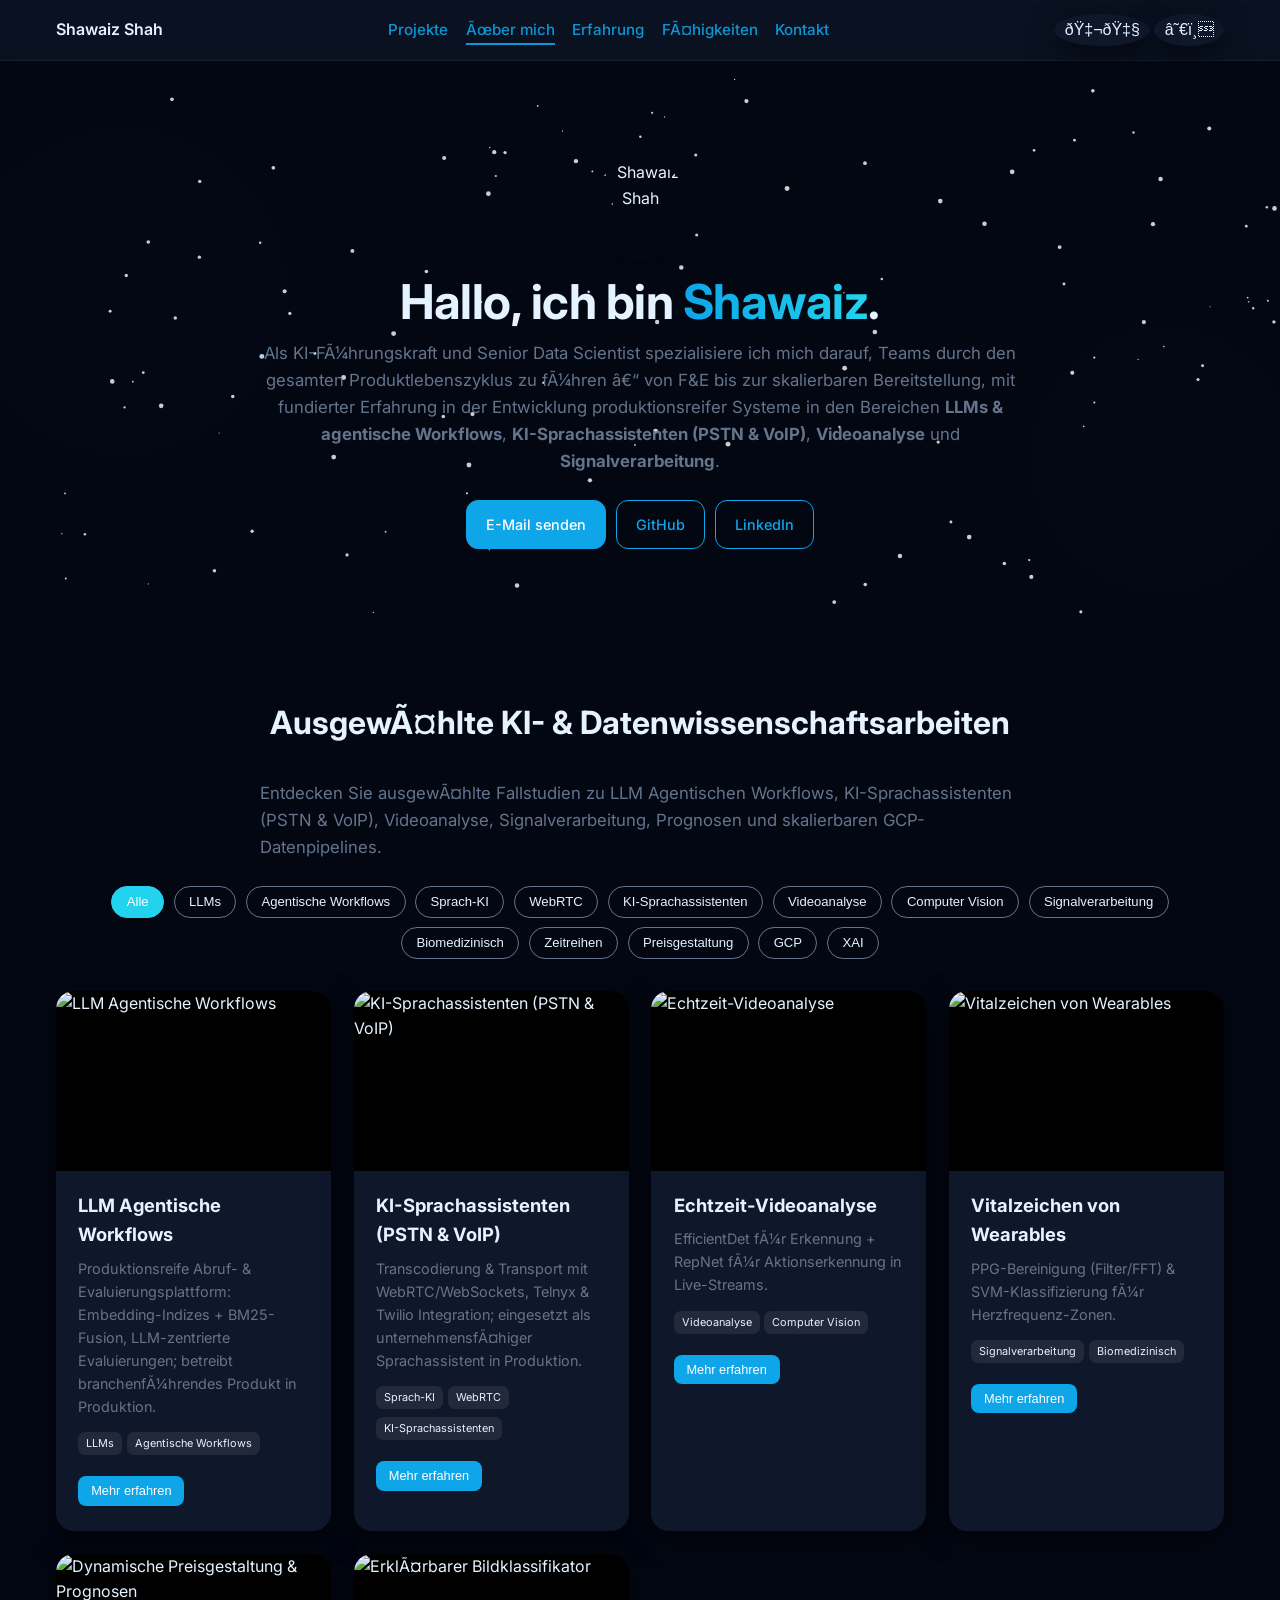
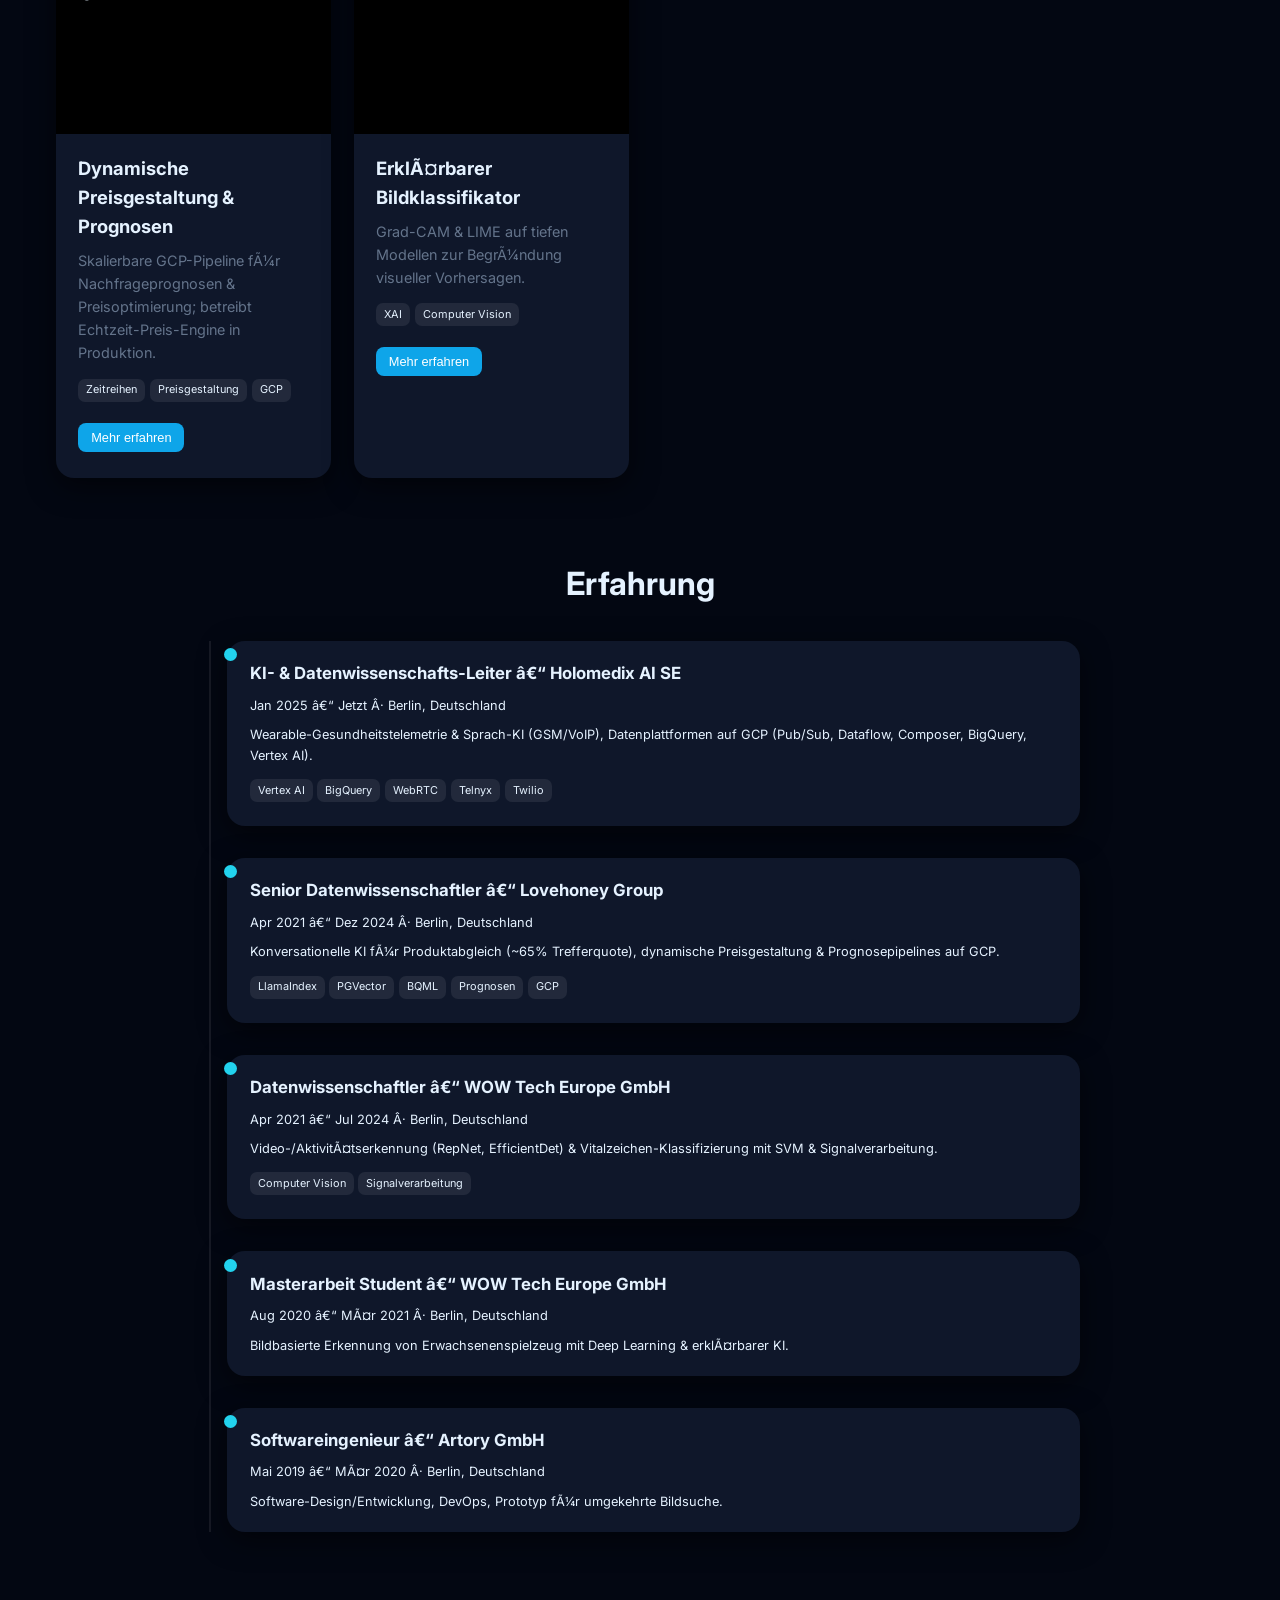
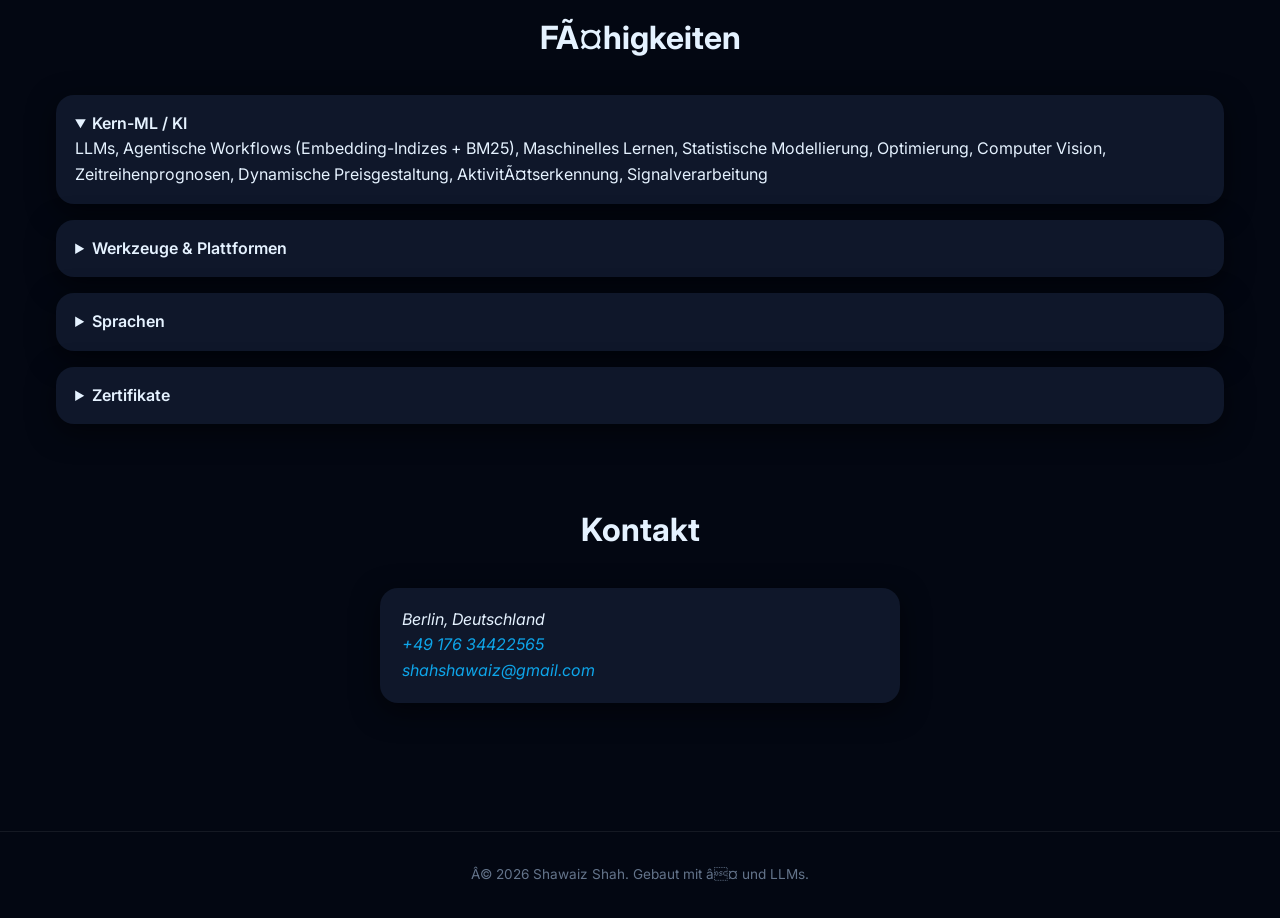
==== commit b90210e9: "Optimize SEO for berlin/germany/eu" ====
--- a/index.html
+++ b/index.html
@@ -16,8 +16,13 @@
   <meta name="viewport" content="width=device-width, initial-scale=1" />
   <title>Shawaiz Shah | KI-Ingenieur & Senior Datenwissenschaftler – LLMs, Agentische Workflows, KI-Sprachassistenten, Videoanalyse</title>
 
-  <meta name="description" content="Shawaiz Shah, a Senior Data Scientist and AI/ML Engineer in Berlin, offering AI consultancy services. Specializing in LLMs, agentic workflows, voice AI, and scalable cloud solutions. View my portfolio." />
-  <meta name="keywords" content="AI Consultancy, Senior Data Scientist, AI Engineer, ML Engineer, Shawaiz Shah, Berlin, LLM, Agentic Workflows, Python, GCP, Portfolio" />
+  <!-- English -->
+  <meta name="description" lang="en" content="Shawaiz Shah – Senior Data Scientist & AI/ML Engineer based in Berlin, Germany. Offering AI consulting services across Europe: LLM development, agent‑based workflows, voice AI & scalable cloud solutions. View my portfolio now!" />
+  <meta name="keywords" lang="en" content="AI consulting, Senior Data Scientist, AI Engineer, ML Engineer, Shawaiz Shah, Berlin, Germany, Europe, LLM, agent‑based workflows, voice AI, cloud solutions, portfolio" />
+
+  <!-- Deutsch -->
+  <meta name="description" lang="de" content="Shawaiz Shah – Senior Data Scientist & AI/ML‑Ingenieur in Berlin, Deutschland. Bietet KI‑Beratung in Europa: LLM‑Entwicklung, agentenbasierte Workflows, Sprach‑KI & skalierbare Cloud‑Lösungen. Portfolio ansehen!" />
+  <meta name="keywords" lang="de" content="KI‑Beratung, Senior Data Scientist, AI‑Ingenieur, ML‑Ingenieur, Shawaiz Shah, Berlin, Deutschland, Europa, LLM, agentenbasierte Workflows, Sprach‑KI, Cloud‑Lösungen, Portfolio" />
 
   <meta name="author" content="Shawaiz Shah" />
   <meta name="robots" content="index, follow, max-image-preview:large" />
@@ -231,8 +236,8 @@
       aboutSubtitle: "Als KI-Führungskraft und Senior Data Scientist spezialisiere ich mich darauf, Teams durch den gesamten Produktlebenszyklus zu führen – von F&E bis zur skalierbaren Bereitstellung, mit fundierter Erfahrung in der Entwicklung produktionsreifer Systeme in den Bereichen <strong>LLMs & agentische Workflows</strong>, <strong>KI-Sprachassistenten (PSTN & VoIP)</strong>, <strong>Videoanalyse</strong> und <strong>Signalverarbeitung</strong>.",
       // ... all other German translations remain the same
       title: "Shawaiz Shah | KI-Ingenieur & Senior Datenwissenschaftler – LLMs, Agentische Workflows, KI-Sprachassistenten, Videoanalyse",
-      description: "Shawaiz Shah, Senior Data Scientist und AI/ML-Ingenieur in Berlin, bietet AI-Beratungsdienstleistungen an. Spezialisiert auf LLMs, agentenbasierte Workflows, Sprach-AI und skalierbare Cloud-Lösungen. Mein Portfolio ansehen.",
-      ogTitle: "Shawaiz Shah – Visuelles & Interaktives KI-Portfolio",
+      description: "Shawaiz Shah – Senior Data Scientist & AI/ML‑Ingenieur in Berlin, Deutschland. Spezialisiert auf KI‑Beratung für Unternehmen in Europa: LLM‑Entwicklung, agentenbasierte Workflows, Sprach‑KI & skalierbare Cloud‑Lösungen. Jetzt Portfolio entdecken!",
+      ogTitle: "Shawaiz Shah – Interaktives KI‑Portfolio | AI‑Beratung Berlin & Europa",
       ogDescription: "LLMs & Agentische Workflows • KI-Sprachassistenten (PSTN & VoIP) • Videoanalyse • Signalverarbeitung",
       nav: ["Projekte", "Über mich", "Erfahrung", "Fähigkeiten", "Kontakt"],
       projectsTitle: "Ausgewählte KI- & Datenwissenschaftsarbeiten",
@@ -260,8 +265,8 @@
       aboutSubtitle: "As an AI Leader and Senior Data Scientist, I specialize in guiding teams through the entire product lifecycle—from R&D to scalable delivery, with deep experience in the development of production-grade systems in <strong>LLMs & agentic workflows</strong>, <strong>AI Voice Agents (PSTN & VoIP)</strong>, <strong>Video Analysis</strong>, and <strong>Signal Processing</strong>.",
       // ... all other English translations remain the same
       title: "Shawaiz Shah | AI Engineer & Senior Data Scientist – LLMs, Agentic Workflows, AI Voice Agents, Video Analysis",
-      description: "Portfolio of Shawaiz Shah, AI Engineer & Senior Data Scientist in Berlin. Projects in LLMs & agentic workflows, AI Voice Agents (PSTN & VoIP), Video Analysis, Signal Processing, Forecasting & Scalable GCP Data Pipelines.",
-      ogTitle: "Shawaiz Shah – Visual & Interactive AI Portfolio",
+      description: "Shawaiz Shah – Senior Data Scientist & AI/ML Engineer based in Berlin, Germany. Offering AI consulting across Europe: LLM development, agent‑based workflows, conversational AI & scalable cloud solutions. View my portfolio now!",
+      ogTitle: "Shawaiz Shah – Interactive AI Portfolio | AI Consulting Berlin & Europe",
       ogDescription: "LLMs & Agentic Workflows • AI Voice Agents (PSTN & VoIP) • Video Analysis • Signal Processing",
       nav: ["Projects", "About", "Experience", "Skills", "Contact"],
       projectsTitle: "Featured AI & Data Science Work",
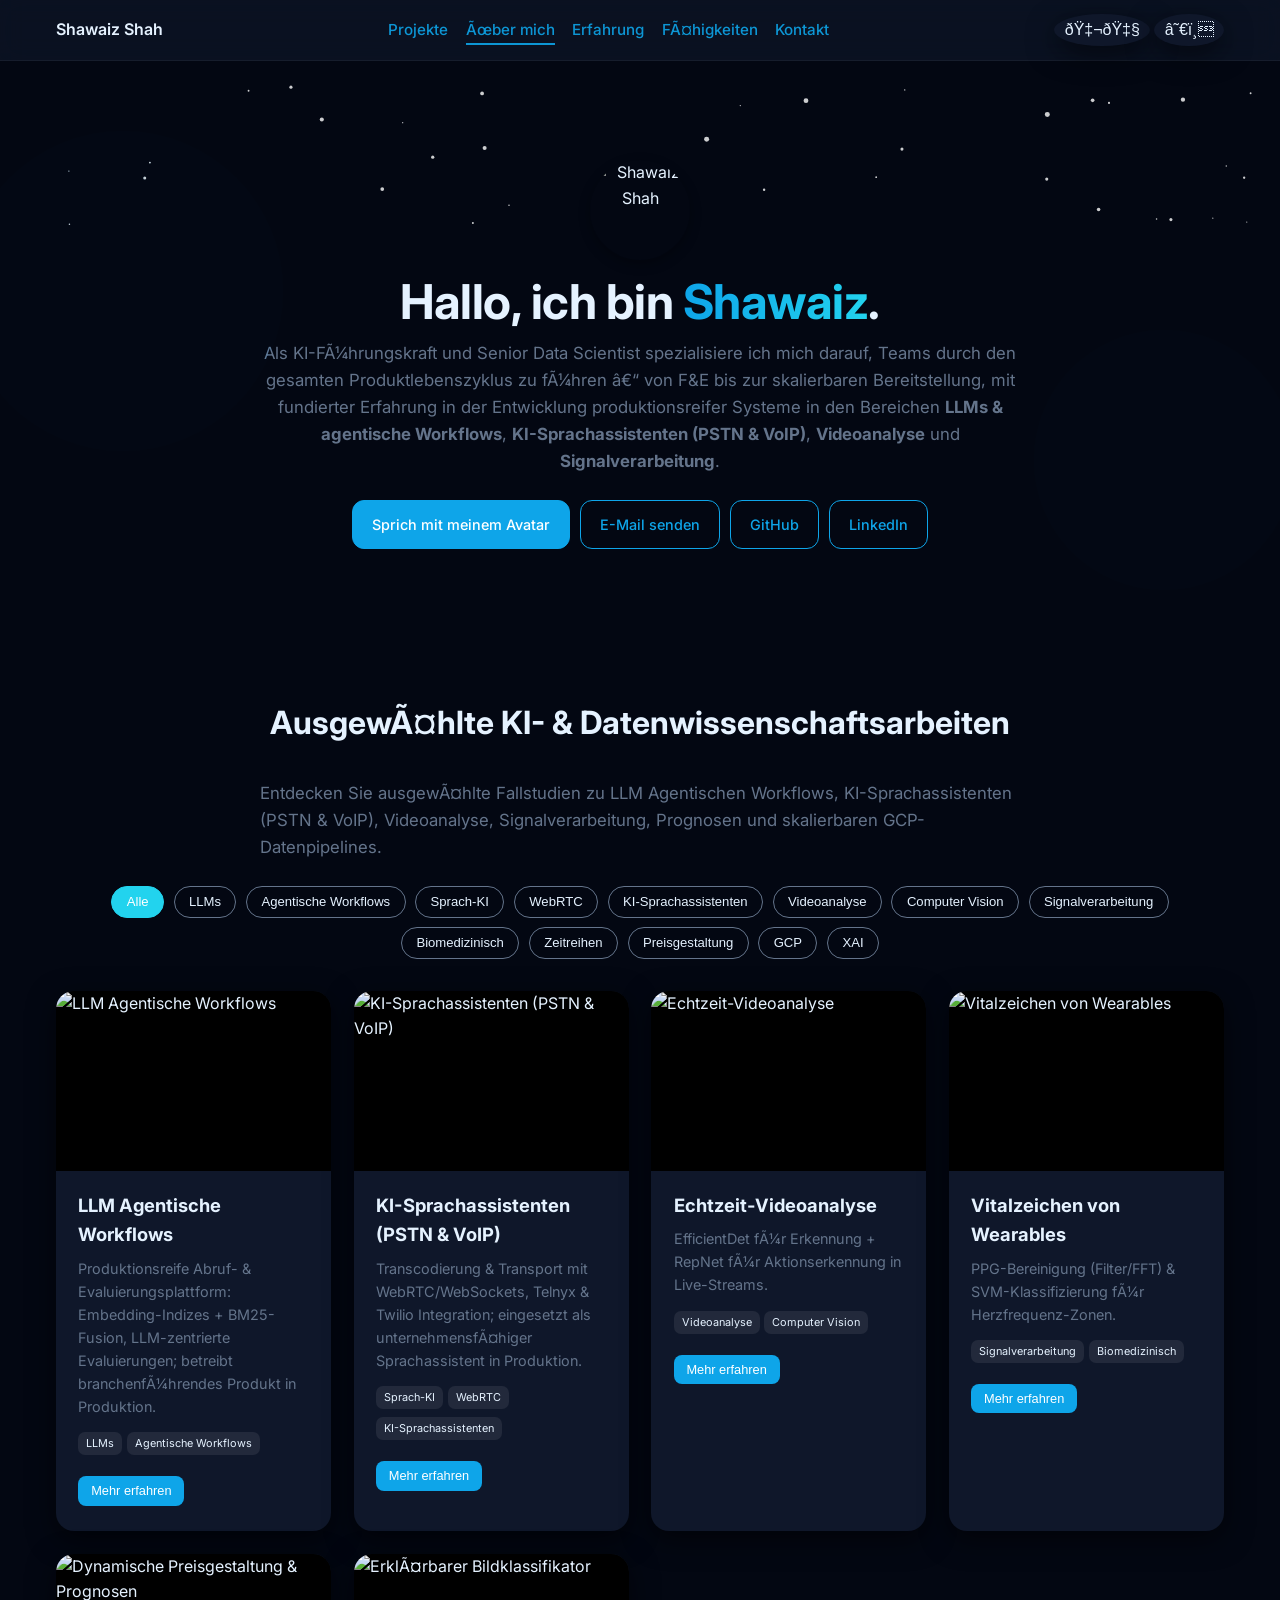
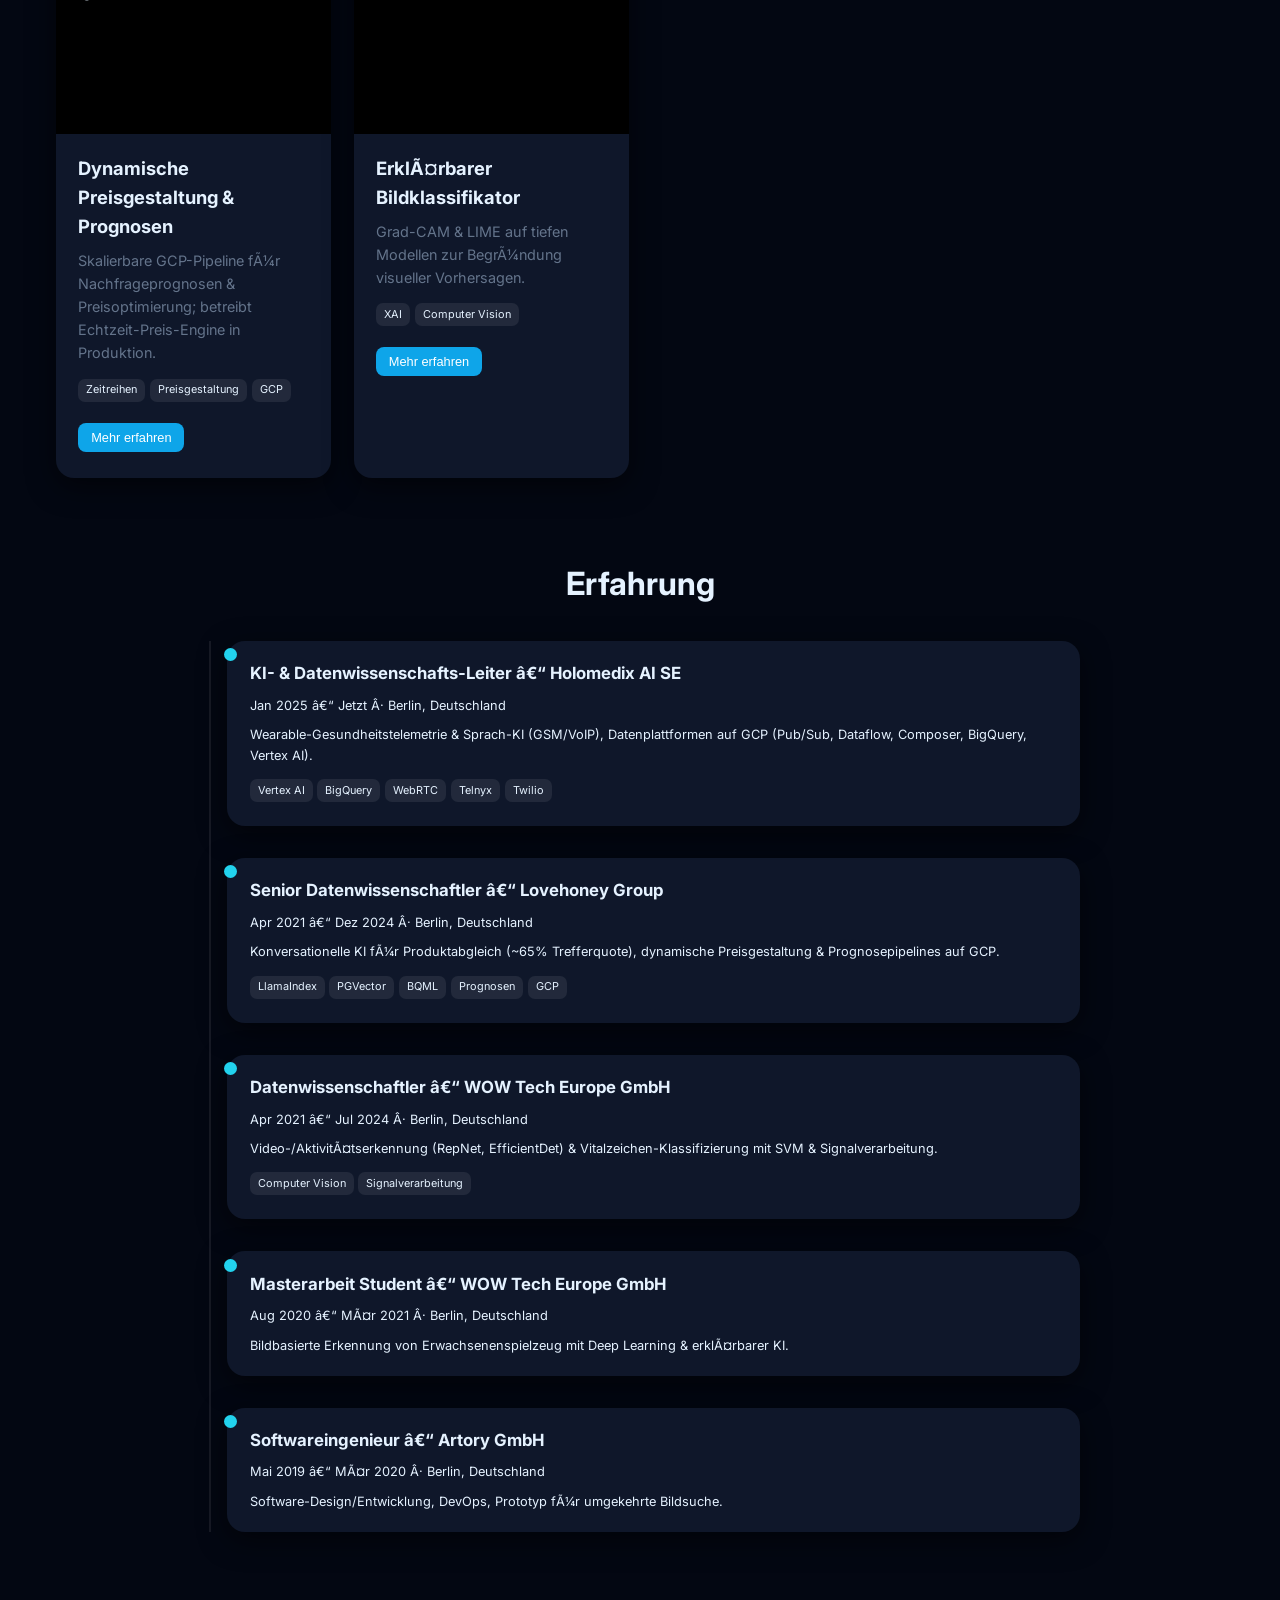
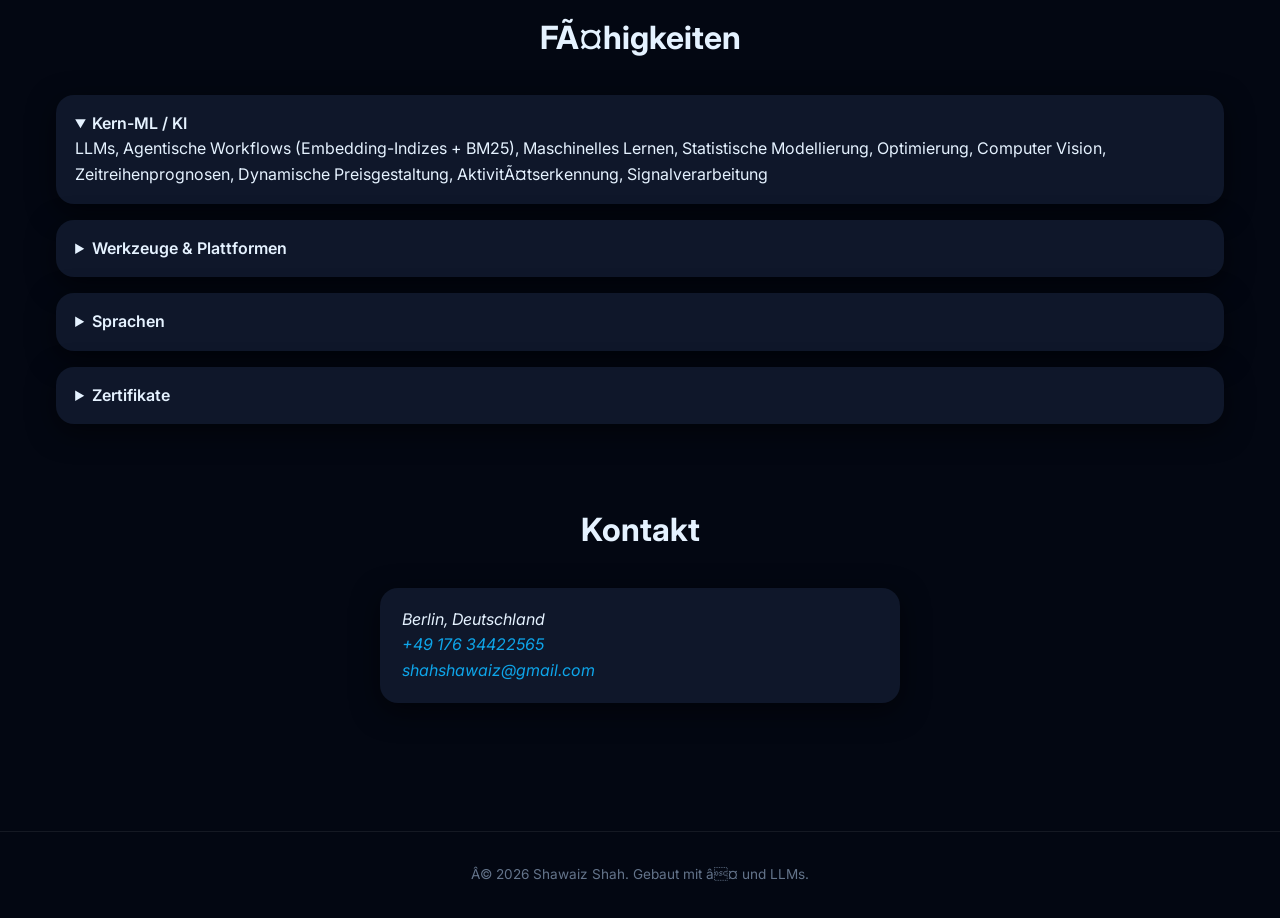
==== commit 71197a87: "Speak to my avatar" ====
--- a/index.html
+++ b/index.html
@@ -50,7 +50,7 @@
 
   <!-- STYLES -->
   <style>
-    /* ... your CSS remains unchanged ... */
+    /* ... your existing CSS ... */
     :root{--bg:#030712;--fg:#e5f2ff;--muted:#64748b;--card:#0f172a;--accent:#0ea5e9;--accent2:#22d3ee;--max:1200px;--radius:18px;--shadow:0 8px 28px rgba(0,0,0,.55);}  
     [data-theme="light"]{--bg:#f8fafc;--fg:#0f172a;--muted:#475569;--card:#ffffff;--accent:#0ea5e9;--accent2:#22d3ee;--shadow:0 8px 24px rgba(0,0,0,.08);}      
     *{box-sizing:border-box;margin:0;padding:0;}
@@ -132,6 +132,56 @@
       .card-body{padding:1rem 1.1rem 1.2rem;}
     }
     .profile-pic {border-radius:50%;width:100px;height:100px;object-fit:cover;margin:0 auto 1rem;display:block;box-shadow:0 4px 12px rgba(0,0,0,0.3);}  
+
+    /* --- AVATAR MODAL STYLES --- */
+    #avatarModal {
+      position: fixed;
+      inset: 0;
+      background: rgba(0, 0, 0, .75);
+      display: none;
+      align-items: center;
+      justify-content: center;
+      padding: 1rem;
+      z-index: 130;
+    }
+
+    #avatarModalContent {
+      max-width: 420px;
+      width: 100%;
+      height: 85vh;
+      max-height: 700px;
+      background: var(--card);
+      border-radius: var(--radius);
+      box-shadow: var(--shadow);
+      position: relative;
+      display: flex;
+      flex-direction: column;
+      padding: 1rem;
+    }
+
+    #avatarModalClose {
+      position: absolute;
+      top: 0.5rem;
+      right: 0.8rem;
+      font-size: 1.8rem;
+      background: none;
+      border: none;
+      color: var(--muted);
+      cursor: pointer;
+      z-index: 10;
+    }
+    #avatarModalClose:hover {
+      color: var(--fg);
+    }
+
+    #avatarIframe {
+      flex-grow: 1;
+      width: 100%;
+      height: 100%;
+      border: none;
+      border-radius: 12px;
+    }
+    /* Note: No special CSS needed for the avatar button, it just uses the existing .btn and .fill classes */
   </style>
   <noscript><style>.card,.tl-item{opacity:1;transform:none;}</style></noscript>
 </head>
@@ -164,7 +214,10 @@
       <h1 id="about-title"></h1>
       <p class="subtitle"></p>
       <div class="cta" role="group" aria-label="Primäre Handlungsaufforderungen">
-        <a class="btn fill" href="mailto:shahshawaiz@gmail.com"></a>
+        <!-- MODIFIED: Avatar button is now first and has the 'fill' class -->
+        <a class="btn fill" id="speakBtn" href="#" role="button"></a>
+        <!-- MODIFIED: Email button is now second and is a standard outline button -->
+        <a class="btn" href="mailto:shahshawaiz@gmail.com"></a>
         <a class="btn" href="https://github.com/shahshawaiz" target="_blank" rel="noopener">GitHub</a>
         <a class="btn" href="https://de.linkedin.com/in/shawaiz-shah-32b40537" target="_blank" rel="noopener">LinkedIn</a>
       </div>
@@ -227,6 +280,21 @@
     <div id="modalLinks" style="margin-top:1rem;"></div>
   </div>
 </div>
+
+<!-- AVATAR MODAL HTML -->
+<div id="avatarModal" role="dialog" aria-modal="true" aria-labelledby="avatarModalTitle">
+  <div id="avatarModalContent">
+    <button id="avatarModalClose" aria-label="Schließen">×</button>
+    <h3 id="avatarModalTitle" class="visually-hidden" style="display:none;">Interactive Avatar</h3>
+    <iframe
+      id="avatarIframe"
+      data-src="https://shawaiz-live.vercel.app/"
+      title="Interactive Avatar"
+      allow="microphone; camera">
+    </iframe>
+  </div>
+</div>
+<!-- END AVATAR MODAL -->
 
 <script>
 (function() {
@@ -255,6 +323,8 @@
       learnMore: "Mehr erfahren",
       learnMoreAria: "Mehr erfahren über",
       screenshotAlt: "Bildschirmfoto",
+      speakToAvatar: "Sprich mit meinem Avatar",
+      closeAria: "Schließen",
       schemaPerson: { "@context": "https://schema.org", "@type": "Person", "name": "Shawaiz Shah", "image": "https://shawaiz.de/static/portrait.jpeg", "jobTitle": "KI-Führungskraft & Senior Datenwissenschaftler", "url": "https://shawaiz.de/", "sameAs": ["https://github.com/shahshawaiz", "https://de.linkedin.com/in/shawaiz-shah-32b40537"], "address": { "@type": "PostalAddress", "addressLocality": "Berlin", "addressCountry": "DE" } },
       schemaWebsite: { "@context": "https://schema.org", "@type": "WebSite", "name": "Shawaiz Shah Portfolio", "url": "https://shawaiz.de/", "potentialAction": { "@type": "SearchAction", "target": "https://shawaiz.de/?q={search_term_string}", "query-input": "required name=search_term_string" } },
       schemaBreadcrumbs: { "@context": "https://schema.org", "@type": "BreadcrumbList", "itemListElement": [ {"@type":"ListItem","position":1,"name":"Projekte","item":"https://shawaiz.de/#projects"}, {"@type":"ListItem","position":2,"name":"Über mich","item":"https://shawaiz.de/#about"}, {"@type":"ListItem","position":3,"name":"Erfahrung","item":"https://shawaiz.de/#experience"}, {"@type":"ListItem","position":4,"name":"Fähigkeiten","item":"https://shawaiz.de/#skills"}, {"@type":"ListItem","position":5,"name":"Kontakt","item":"https://shawaiz.de/#contact"} ]},
@@ -284,6 +354,8 @@
       learnMore: "Learn More",
       learnMoreAria: "Learn more about",
       screenshotAlt: "screenshot",
+      speakToAvatar: "Speak to my Avatar",
+      closeAria: "Close",
       schemaPerson: { "@context": "https://schema.org", "@type": "Person", "name": "Shawaiz Shah", "image": "https://shawaiz.de/static/portrait.jpeg", "jobTitle": "AI Leader & Senior Data Scientist", "url": "https://shawaiz.de/", "sameAs": ["https://github.com/shahshawaiz", "https://www.linkedin.com/in/shawaiz-shah-32b40537"], "address": { "@type": "PostalAddress", "addressLocality": "Berlin", "addressCountry": "DE" } },
       schemaWebsite: { "@context": "https://schema.org", "@type": "WebSite", "name": "Shawaiz Shah Portfolio", "url": "https://shawaiz.de/", "potentialAction": { "@type": "SearchAction", "target": "https://shawaiz.de/?q={search_term_string}", "query-input": "required name=search_term_string" } },
       schemaBreadcrumbs: { "@context": "https://schema.org", "@type": "BreadcrumbList", "itemListElement": [ {"@type":"ListItem","position":1,"name":"Projects","item":"https://shawaiz.de/#projects"}, {"@type":"ListItem","position":2,"name":"About","item":"https://shawaiz.de/#about"}, {"@type":"ListItem","position":3,"name":"Experience","item":"https://shawaiz.de/#experience"}, {"@type":"ListItem","position":4,"name":"Skills","item":"https://shawaiz.de/#skills"}, {"@type":"ListItem","position":5,"name":"Contact","item":"https://shawaiz.de/#contact"} ]},
@@ -296,7 +368,7 @@
     let currentLang = localStorage.getItem('lang') || 'de';
     let currentTheme = localStorage.getItem('theme') || 'dark';
 
-    // --- REFACTORED THEME LOGIC ---
+    // --- THEME LOGIC ---
     const themeToggleBtn = document.getElementById('themeToggle');
 
     function applyTheme(theme) {
@@ -310,8 +382,8 @@
       const newTheme = currentTheme === 'dark' ? 'light' : 'dark';
       applyTheme(newTheme);
     });
-    // --- END REFACTORED THEME LOGIC ---
-
+
+    // --- LANGUAGE LOGIC ---
     function setLanguage(lang) {
       currentLang = lang;
       localStorage.setItem('lang', lang);
@@ -321,7 +393,6 @@
       document.documentElement.lang = lang;
       document.querySelector('title').textContent = t.title;
       document.querySelector('meta[name="description"]').content = t.description;
-      // ... (rest of the setLanguage function is the same)
       document.querySelector('meta[property="og:title"]').content = t.ogTitle;
       document.querySelector('meta[property="og:description"]').content = t.ogDescription;
       const baseUrl = `https://shawaiz.de/${lang}/`;
@@ -340,11 +411,15 @@
       document.querySelector('#projects .subtitle').textContent = t.projectsSubtitle;
       document.querySelector('#about-title').innerHTML = t.aboutTitle;
       document.querySelector('#about .subtitle').innerHTML = t.aboutSubtitle;
-      document.querySelector('.cta a.fill').textContent = t.emailMe;
+      document.querySelector('.cta a[href^="mailto"]').textContent = t.emailMe;
       document.querySelector('#experience-title').textContent = t.experienceTitle;
       document.querySelector('#skills-title').textContent = t.skillsTitle;
       document.querySelector('#contact-title').textContent = t.contactTitle;
       document.querySelector('#addressLocation').textContent = t.addressLocation;
+
+      // --- Update Avatar Button Text ---
+      document.getElementById('speakBtn').textContent = t.speakToAvatar;
+      document.getElementById('avatarModalClose').setAttribute('aria-label', t.closeAria);
 
       // --- Skills Details ---
       document.querySelectorAll('#skills details').forEach((detail, i) => {
@@ -363,7 +438,6 @@
       renderExperience();
     }
 
-    // --- (The rest of the script is largely the same, just calling the new functions) ---
     document.getElementById('langToggle').addEventListener('click', () => {
       setLanguage(currentLang === 'de' ? 'en' : 'de');
     });
@@ -372,7 +446,7 @@
     const projectsGrid = document.getElementById('projectsGrid');
     let activeTag = '__all';
 
-    function renderFilters() { /* ... unchanged ... */ 
+    function renderFilters() {
       const tags = [...new Set(translations[currentLang].projectsData.flatMap(p => p.tags || []))];
       filtersEl.innerHTML = `<button class="filter-btn active" data-tag="__all">${translations[currentLang].allProjects}</button>` +
         tags.map(t => `<button class="filter-btn" data-tag="${t}">${t}</button>`).join('');
@@ -383,14 +457,14 @@
       });
     }
 
-    function renderProjects() { /* ... unchanged ... */ 
+    function renderProjects() {
       const projects = translations[currentLang].projectsData;
       const filtered = projects.filter(p => activeTag === '__all' || (p.tags||[]).includes(activeTag));
       projectsGrid.innerHTML = filtered.map(p => cardTemplate(p, projects.indexOf(p))).join('');
       document.querySelectorAll('.grid .card').forEach(el => observer.observe(el));
     }
     
-    function cardTemplate(p, idx) { /* ... unchanged ... */
+    function cardTemplate(p, idx) {
       const t = translations[currentLang];
       return `<article class="card" data-idx="${idx}" data-tags='${JSON.stringify(p.tags||[])}' itemscope itemtype="https://schema.org/CreativeWork">
         <div class="thumb"><img loading="lazy" src="${p.img}" alt="${p.title}" itemprop="image"></div>
@@ -403,7 +477,7 @@
       </article>`;
     }
 
-    function renderExperience() { /* ... unchanged ... */ 
+    function renderExperience() {
       const experience = translations[currentLang].experienceData;
       const tl = document.getElementById('experienceTl');
       tl.innerHTML = experience.map(e => `<div class="tl-item">
@@ -419,9 +493,9 @@
 
     const observer = new IntersectionObserver((entries)=>{entries.forEach(entry=>{if(entry.isIntersecting){entry.target.classList.add('visible');observer.unobserve(entry.target);}});},{threshold:0.1});
 
-    // --- Modal logic (unchanged) ---
+    // --- PROJECTS MODAL LOGIC ---
     const modal = document.getElementById('modal');
-    // ...
+    
     function openModal(project){
       const t = translations[currentLang];
       modal.querySelector('#modalTitle').textContent = project.title;
@@ -444,7 +518,38 @@
     document.getElementById('modalClose').addEventListener('click',()=>modal.style.display='none');
     modal.addEventListener('click',e=>{if(e.target===modal) modal.style.display='none';});
 
-    // --- Other observers and helpers (unchanged) ---
+    // --- AVATAR MODAL LOGIC ---
+    const avatarModal = document.getElementById('avatarModal');
+    const avatarIframe = document.getElementById('avatarIframe');
+    const speakBtn = document.getElementById('speakBtn');
+    const avatarCloseBtn = document.getElementById('avatarModalClose');
+
+    function openAvatarModal() {
+      if (avatarIframe.src !== avatarIframe.dataset.src) {
+        avatarIframe.src = avatarIframe.dataset.src;
+      }
+      avatarModal.style.display = 'flex';
+    }
+
+    function closeAvatarModal() {
+      avatarModal.style.display = 'none';
+      avatarIframe.src = ''; // Important: Clear src to release mic/camera
+    }
+    
+    speakBtn.addEventListener('click', (e) => {
+      e.preventDefault();
+      openAvatarModal();
+    });
+    
+    avatarCloseBtn.addEventListener('click', closeAvatarModal);
+    
+    avatarModal.addEventListener('click', (e) => {
+      if (e.target === avatarModal) {
+        closeAvatarModal();
+      }
+    });
+
+    // --- OTHER HELPERS ---
     const topBtn=document.getElementById('backTop');
     window.addEventListener('scroll',()=>{topBtn.style.display=window.scrollY>900?'block':'none';});
     topBtn.addEventListener('click',()=>window.scrollTo({top:0,behavior:'smooth'}));
@@ -454,11 +559,11 @@
     const navObserver = new IntersectionObserver(entries=>{entries.forEach(entry=>{if(entry.isIntersecting){navLinks.forEach(l=>l.classList.remove('active'));const l=document.querySelector(`nav a[href="#${entry.target.id}"]`);if(l) l.classList.add('active');}});},{threshold:0.5});
     sections.forEach(s=>navObserver.observe(s));
     
-    // --- PARTICLE BACKGROUND (unchanged) ---
+    // --- PARTICLE BACKGROUND ---
     const canvas = document.getElementById('particles');
     if(canvas){
         const ctx = canvas.getContext('2d'); let w,h,particles=[];
-        function resize(){w=canvas.width=window.innerWidth;h=canvas.height=document.querySelector('#about').offsetHeight;}
+        function resize(){w=canvas.width=window.innerWidth;h=document.querySelector('#about').offsetHeight;}
         window.addEventListener('resize',resize);resize();
         function createParticles(){particles=[];for(let i=0;i<120;i++){particles.push({x:Math.random()*w,y:Math.random()*h,vx:(Math.random()-.5)*.6,vy:(Math.random()-.5)*.6,r:Math.random()*2+0.5});}}
         createParticles();
@@ -466,8 +571,8 @@
     }
     
     // --- INITIALIZATION ---
-    applyTheme(currentTheme); // Set initial theme
-    setLanguage(currentLang); // Set initial language
+    applyTheme(currentTheme);
+    setLanguage(currentLang);
   });
 })();
 </script>
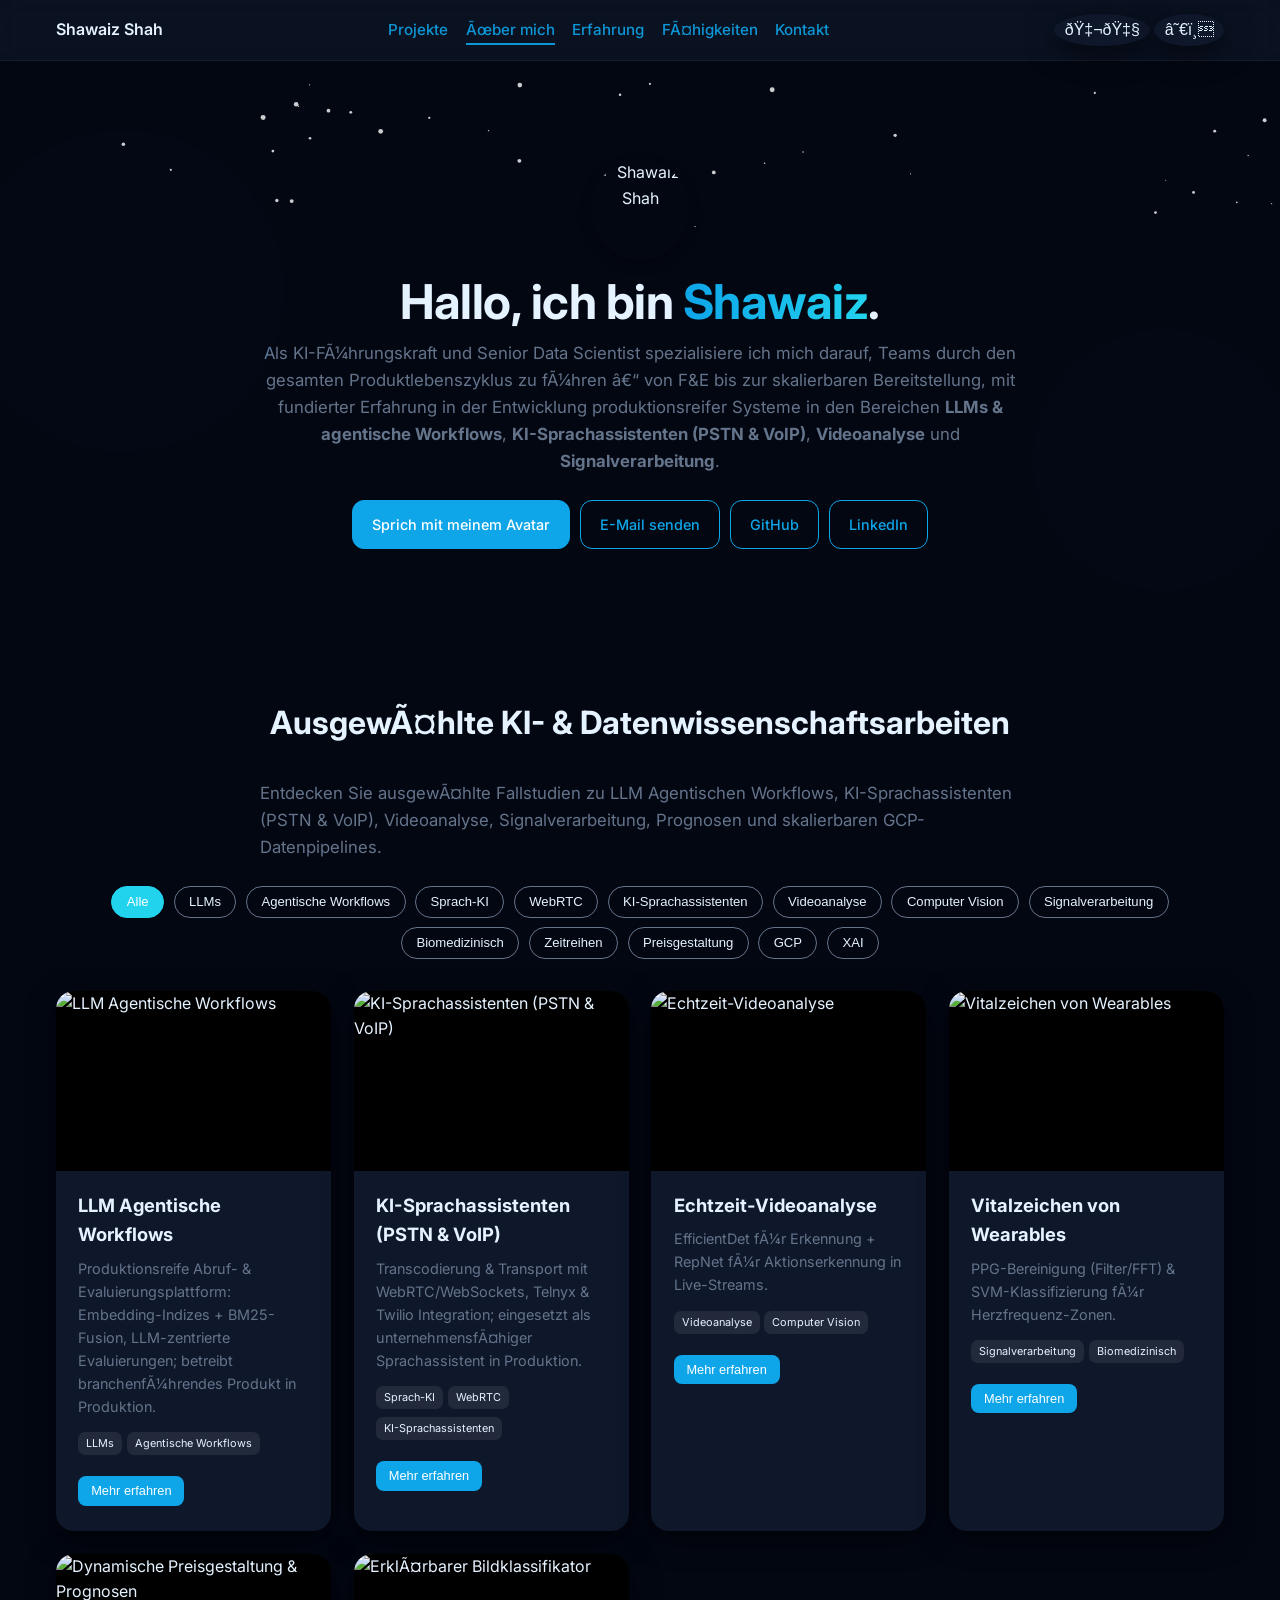
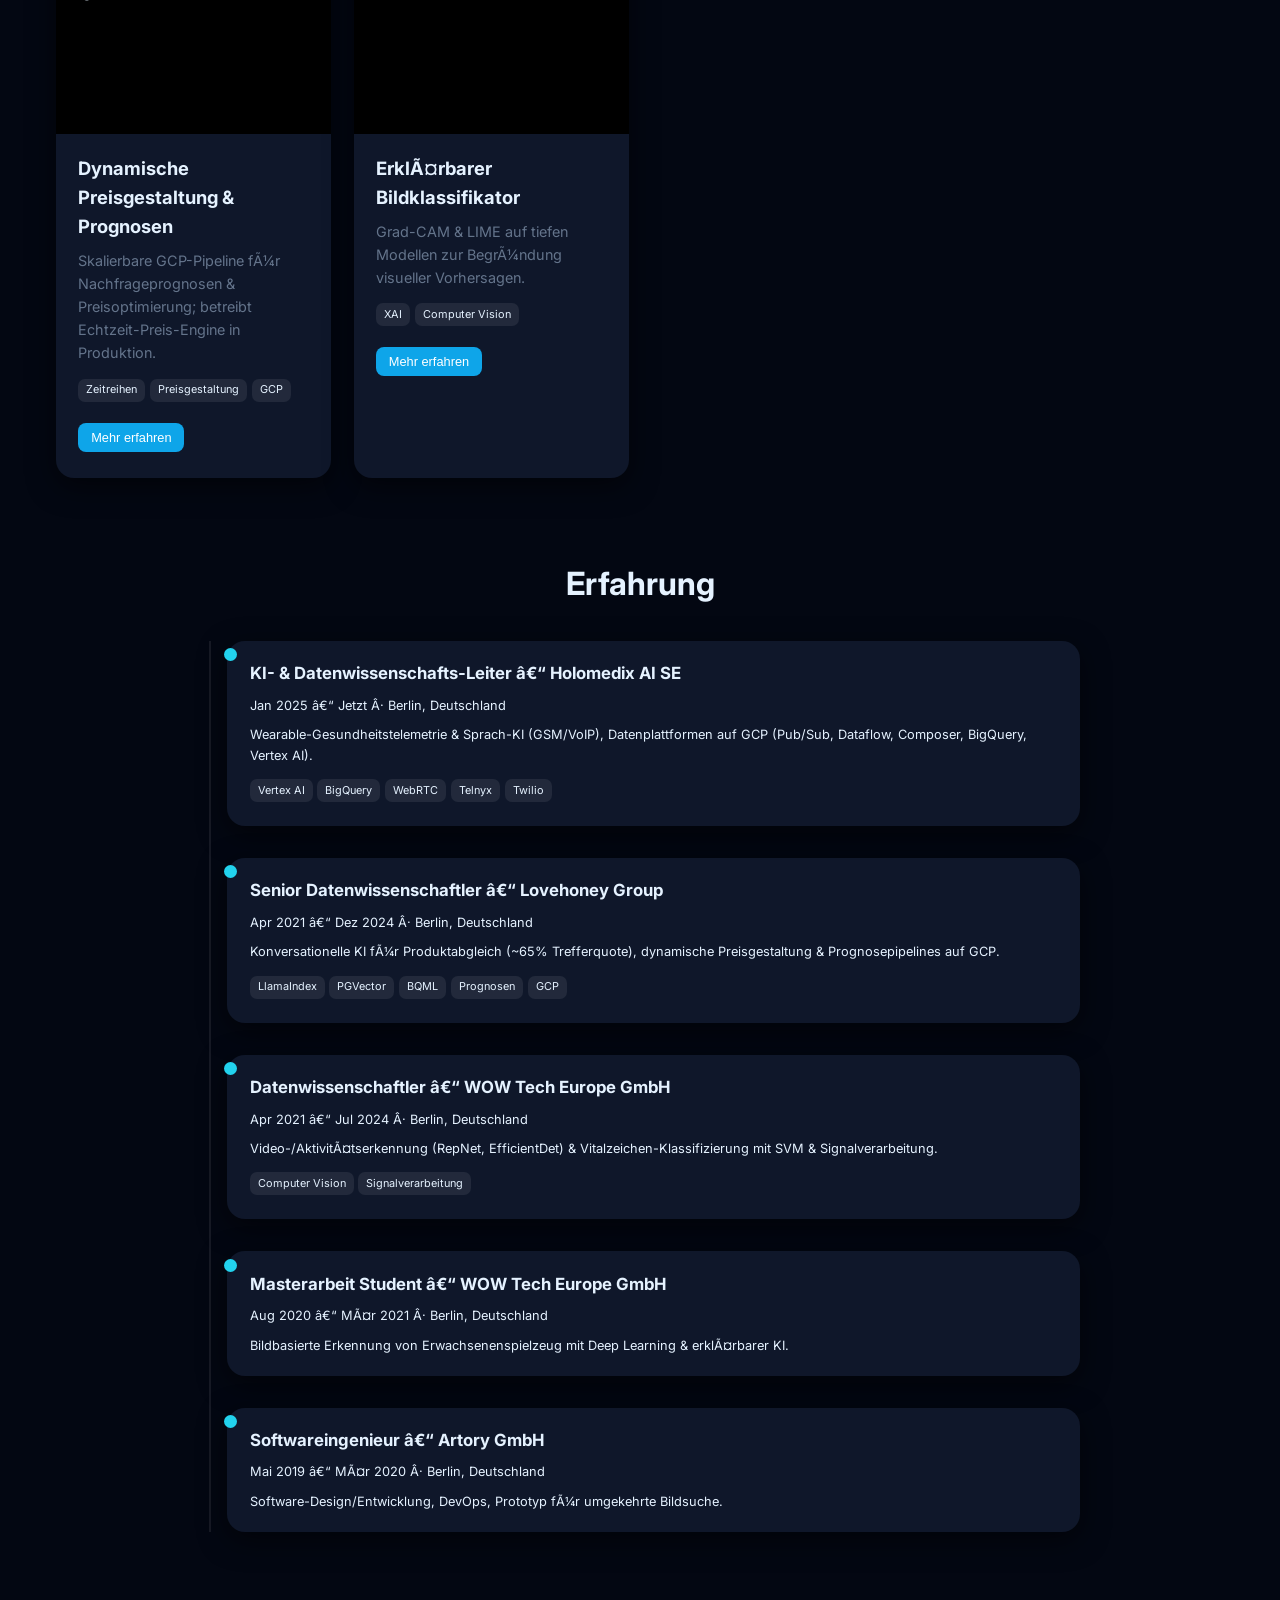
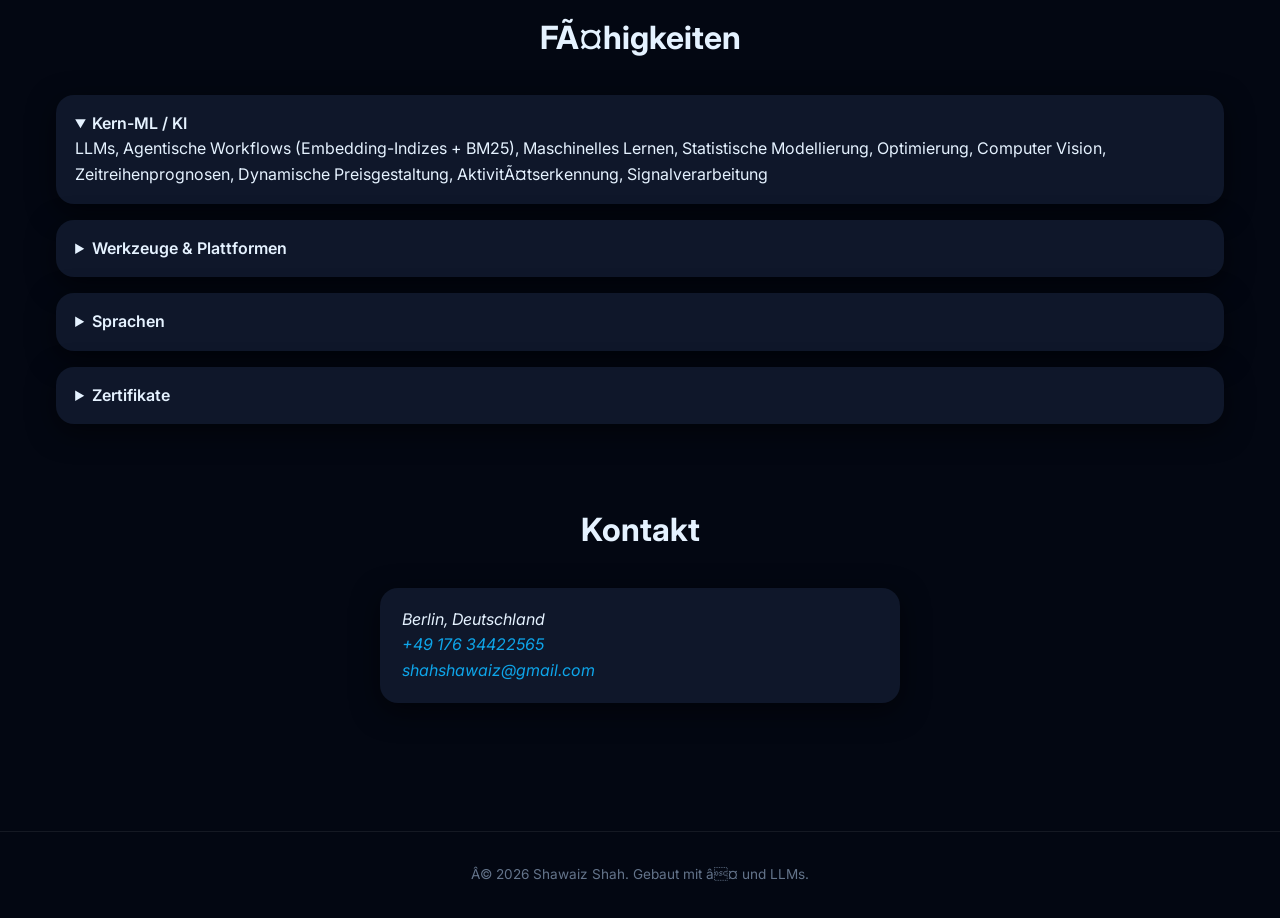
==== commit 1ca18b58: "Make avatar full screen" ====
--- a/index.html
+++ b/index.html
@@ -133,53 +133,68 @@
     }
     .profile-pic {border-radius:50%;width:100px;height:100px;object-fit:cover;margin:0 auto 1rem;display:block;box-shadow:0 4px 12px rgba(0,0,0,0.3);}  
 
-    /* --- AVATAR MODAL STYLES --- */
+    /* --- AVATAR MODAL STYLES (IMPROVED FOR FULL SCREEN) --- */
     #avatarModal {
       position: fixed;
       inset: 0;
-      background: rgba(0, 0, 0, .75);
+      /* The background is now the card color directly, as the modal fills the screen */
+      background: var(--card);
       display: none;
-      align-items: center;
-      justify-content: center;
-      padding: 1rem;
+      /* Removed padding to allow content to go edge-to-edge */
       z-index: 130;
+      /* Removed align-items and justify-content as they are no longer needed */
     }
 
     #avatarModalContent {
-      max-width: 420px;
+      /* Take up the full space of the modal container */
       width: 100%;
-      height: 85vh;
-      max-height: 700px;
-      background: var(--card);
-      border-radius: var(--radius);
-      box-shadow: var(--shadow);
+      height: 100%;
+      /* Remove sizing constraints that made it a small box */
+      max-width: none;
+      max-height: none;
+      /* Remove visual styles of a smaller modal */
+      border-radius: 0;
+      box-shadow: none;
+      padding: 0;
+      /* Keep flexbox to make the iframe fill the space */
       position: relative;
       display: flex;
       flex-direction: column;
-      padding: 1rem;
     }
 
     #avatarModalClose {
       position: absolute;
-      top: 0.5rem;
-      right: 0.8rem;
-      font-size: 1.8rem;
-      background: none;
-      border: none;
-      color: var(--muted);
+      /* Positioned for better access in full screen */
+      top: 1rem;
+      right: 1.5rem;
+      font-size: 2rem; /* Slightly larger for easier clicking */
+      /* Added a subtle background for better visibility over any iframe content */
+      background: rgba(0, 0, 0, 0.2);
+      border-radius: 50%;
+      width: 44px; /* Set explicit size for a larger touch target */
+      height: 44px;
+      display: flex;
+      align-items: center;
+      justify-content: center;
+      border: 1px solid rgba(255, 255, 255, 0.1);
+      color: var(--fg); /* Use foreground color for visibility */
       cursor: pointer;
-      z-index: 10;
-    }
+      z-index: 10; /* Ensures it's on top of the iframe */
+      transition: background 0.2s;
+    }
+
     #avatarModalClose:hover {
+      background: rgba(0, 0, 0, 0.4);
       color: var(--fg);
     }
 
     #avatarIframe {
-      flex-grow: 1;
+      flex-grow: 1; /* This makes it fill the available space in the flex container */
       width: 100%;
       height: 100%;
       border: none;
-      border-radius: 12px;
+      /* Removed border-radius for a true full-screen look */
+      border-radius: 0;
     }
     /* Note: No special CSS needed for the avatar button, it just uses the existing .btn and .fill classes */
   </style>
@@ -281,7 +296,7 @@
   </div>
 </div>
 
-<!-- AVATAR MODAL HTML -->
+<!-- AVATAR MODAL HTML (No changes needed here) -->
 <div id="avatarModal" role="dialog" aria-modal="true" aria-labelledby="avatarModalTitle">
   <div id="avatarModalContent">
     <button id="avatarModalClose" aria-label="Schließen">×</button>
@@ -297,6 +312,7 @@
 <!-- END AVATAR MODAL -->
 
 <script>
+// No changes were needed in the JavaScript, so it remains the same.
 (function() {
   // --- TRANSLATIONS (with your leadership update) ---
   const translations = {
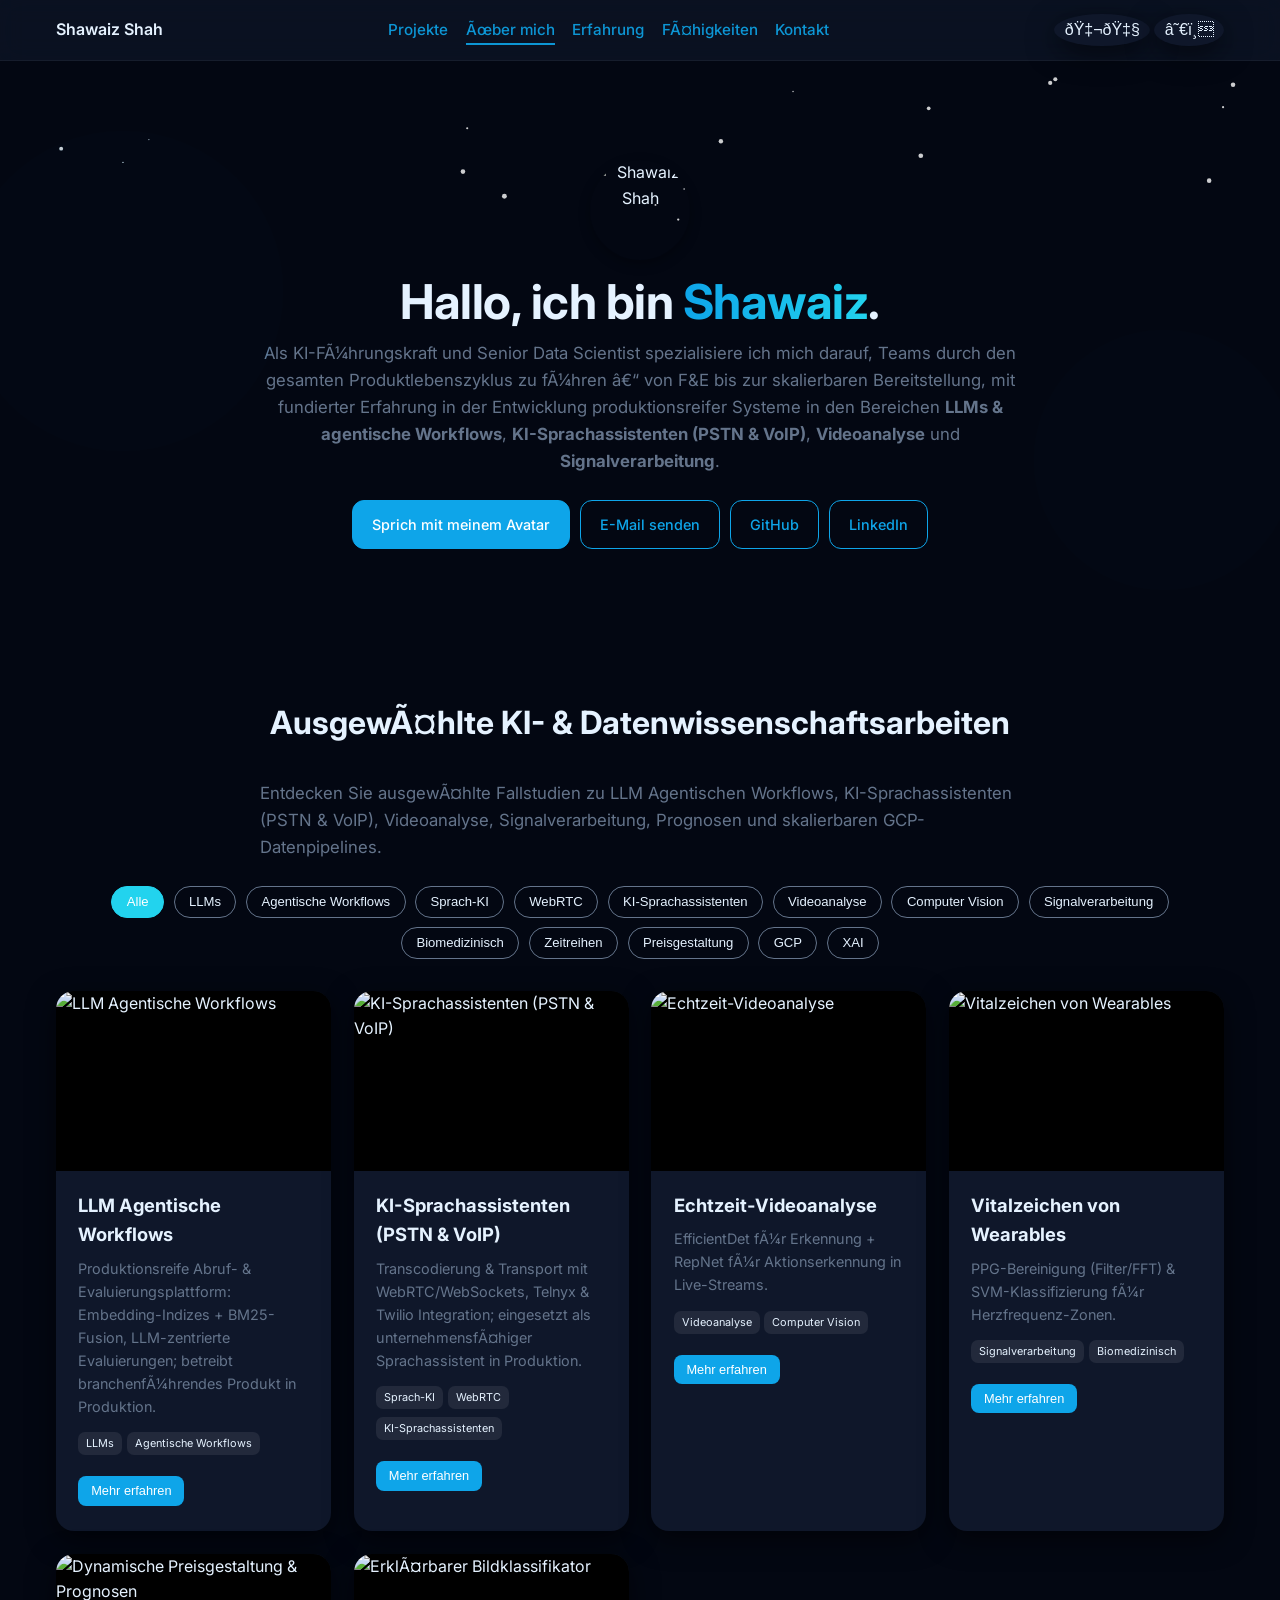
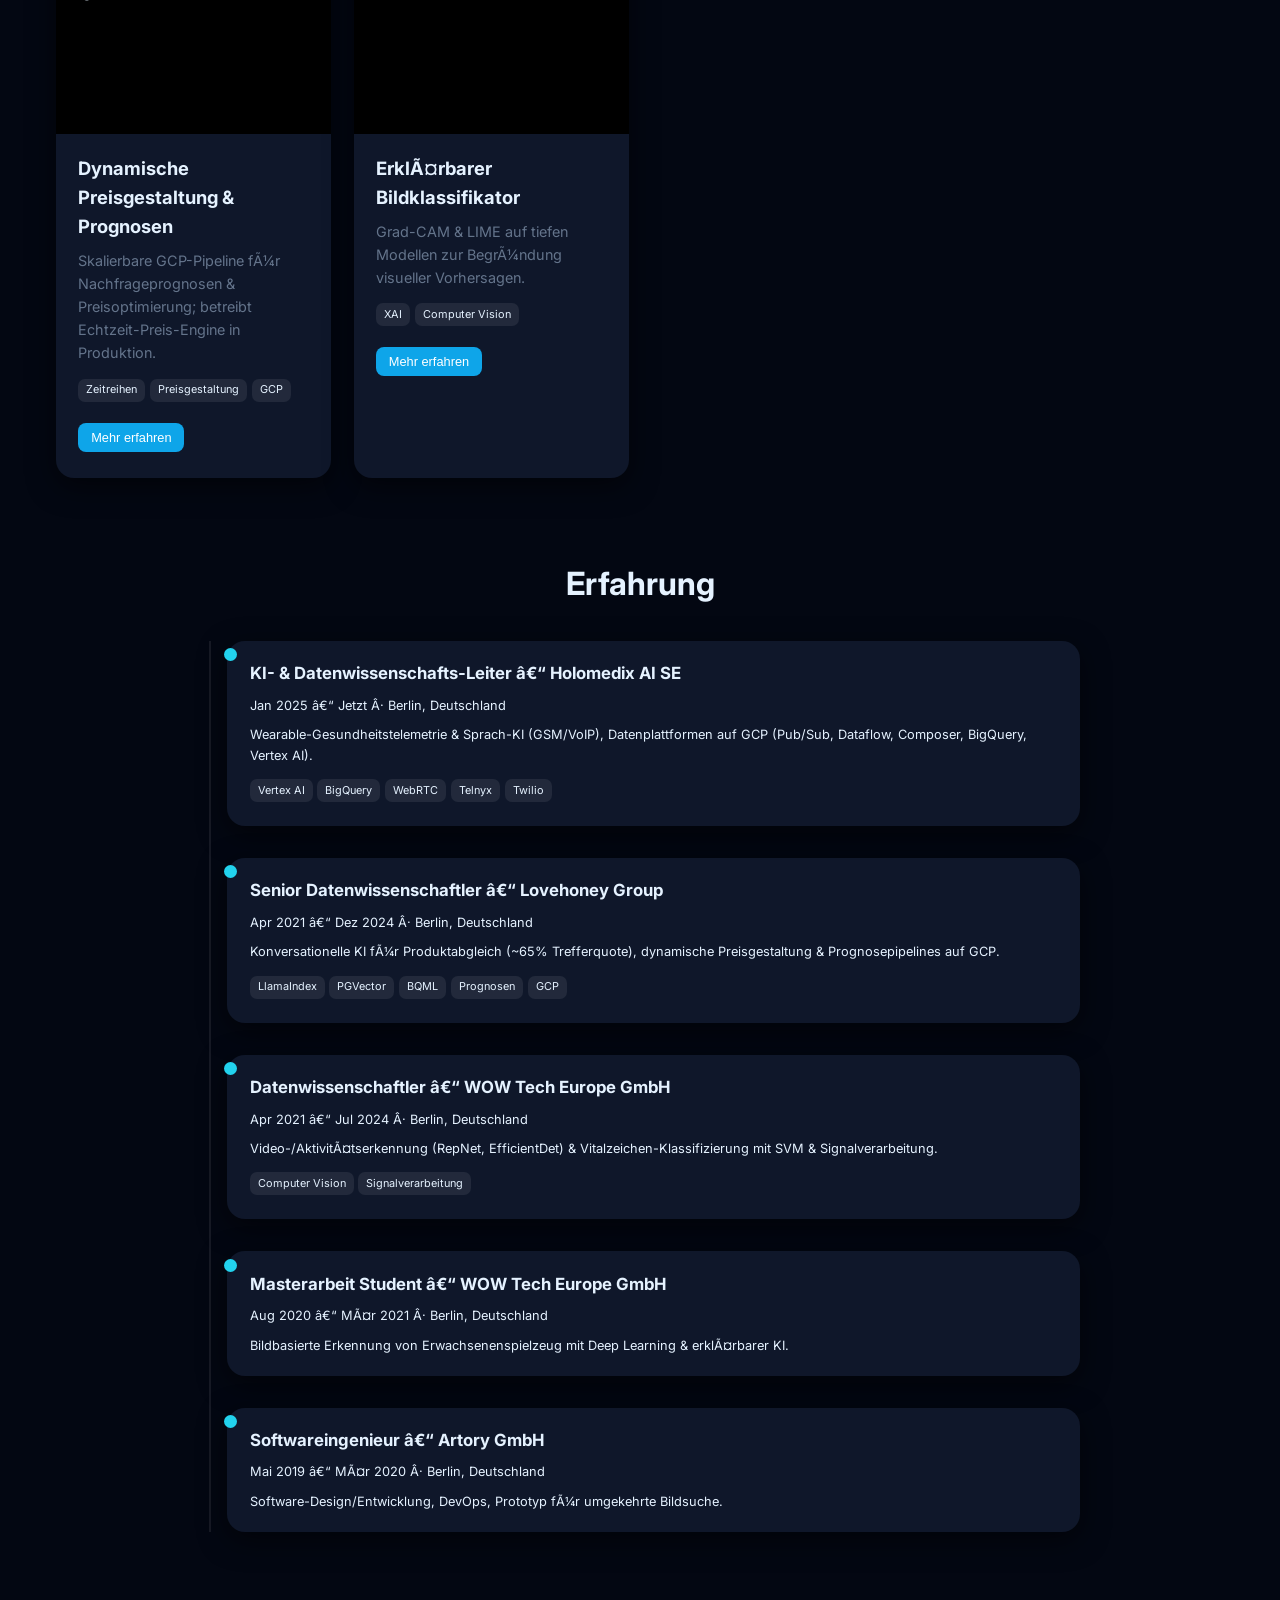
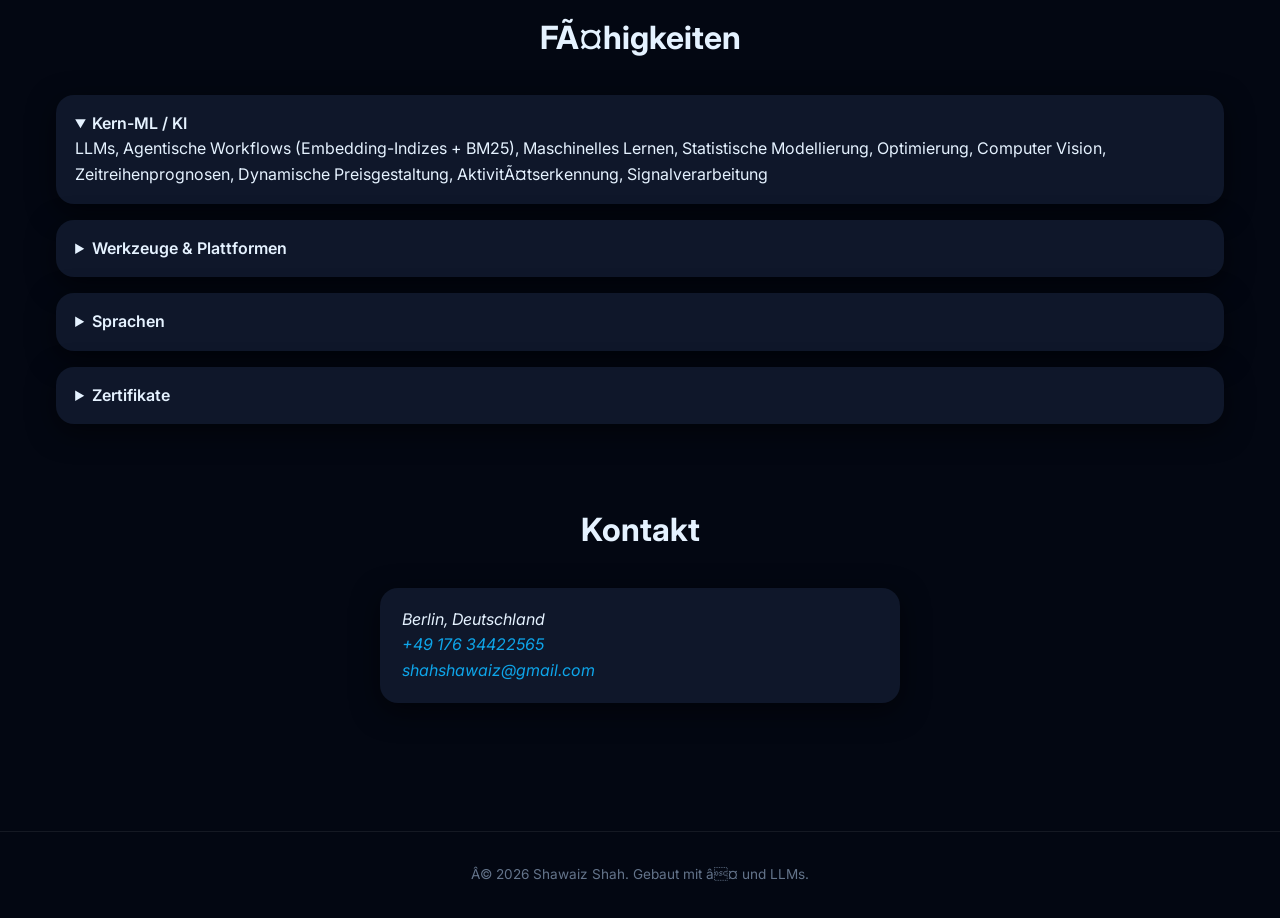
==== commit 6b02165d: "Update title" ====
--- a/index.html
+++ b/index.html
@@ -376,7 +376,7 @@
       schemaWebsite: { "@context": "https://schema.org", "@type": "WebSite", "name": "Shawaiz Shah Portfolio", "url": "https://shawaiz.de/", "potentialAction": { "@type": "SearchAction", "target": "https://shawaiz.de/?q={search_term_string}", "query-input": "required name=search_term_string" } },
       schemaBreadcrumbs: { "@context": "https://schema.org", "@type": "BreadcrumbList", "itemListElement": [ {"@type":"ListItem","position":1,"name":"Projects","item":"https://shawaiz.de/#projects"}, {"@type":"ListItem","position":2,"name":"About","item":"https://shawaiz.de/#about"}, {"@type":"ListItem","position":3,"name":"Experience","item":"https://shawaiz.de/#experience"}, {"@type":"ListItem","position":4,"name":"Skills","item":"https://shawaiz.de/#skills"}, {"@type":"ListItem","position":5,"name":"Contact","item":"https://shawaiz.de/#contact"} ]},
       projectsData: [ { title: "LLM Agentic Workflows", short: "Production-grade retrieval & eval platform: embedding indexes + BM25 fusion, LLM-centric evals; powering industry-grade product in production.", tags: ["LLMs","Agentic Workflows"], img: "https://images.unsplash.com/photo-1555949963-aa79dcee981c?auto=format&fit=crop&w=1200&q=80", body: "<ul><li>Hybrid retrieval (embedding indexes + BM25) with lightweight score fusion.</li><li>PGVector embedding index & BigQuery fallback.</li><li>LLM-centered evaluation harness (LLMs as judges, zero-shot & pairwise).</li></ul>", links: [{label:"Slides", url:"#"}] }, { title: "AI Voice Agents (PSTN & VoIP-powered)", short: "Transcoding & transport with WebRTC/WebSockets, Telnyx & Twilio integration; deployed as enterprise-grade voice assistant in production.", tags: ["Voice AI","WebRTC","AI Voice Agents"], img: "https://images.unsplash.com/photo-1581092580497-e0d23cbdf1dc?auto=format&fit=crop&w=1200&q=80", body: "<ul><li>Media transcoding across RTP/WebRTC/WebSockets (VP8/H264, Opus, PCM).</li><li>Programmable APIs: Telnyx & Twilio for SIP trunking, SMS, call setup.</li><li>Orchestrated STT → LLM → TTS flows with real-time interruption handling.</li><li>PSTN/GSM bridging, end-to-end QoS metrics & incident alerting.</li></ul>" }, { title: "Realtime Video Analysis", short: "EfficientDet for detection + RepNet for action detection in live streams.", tags: ["Video Analysis","Computer Vision"], img: "https://images.unsplash.com/photo-1518770660439-4636190af475?auto=format&fit=crop&w=1200&q=80", body: "<ul><li>End-to-end pipeline: detection (EfficientDet) + repetition counting (RepNet).</li><li>Optimized OpenCV preprocessing, batched inference & WebSocket dashboard streaming.</li></ul>" }, { title: "Vital Signs from Wearables", short: "PPG cleanup (filters/FFT) & SVM classification for heart-rate zones.", tags: ["Signal Processing","Biomedical"], img: "https://images.unsplash.com/photo-1517433456452-f9633a875f6f?auto=format&fit=crop&w=1200&q=80", body: "<ul><li>Designed full signal chain: denoising, feature extraction (FFT, HRV).</li><li>SVM & Bayesian models to classify zones; 95% accuracy on holdout set.</li></ul>" }, { title: "Dynamic Pricing & Forecasting", short: "Scalable GCP pipeline for demand forecasting & price optimization; powering real-time pricing engine in production.", tags: ["Time-Series","Pricing","GCP"], img: "https://images.unsplash.com/photo-1579621970795-87facc2f976d?auto=format&fit=crop&w=1200&q=80", body: "<ul><li>Streaming ingestion: Pub/Sub → Dataflow; batch ETL via Composer (Airflow).</li><li>Stored in BigQuery; deployed models via Vertex AI pipelines.</li><li>Monitoring with Stackdriver alerts & dashboards.</li></ul>" }, { title: "Explainable Image Classifier", short: "Grad-CAM & LIME on deep models to justify visual predictions.", tags: ["XAI","Computer Vision"], img: "https://images.unsplash.com/photo-1550751827-4bd374c3f58b?auto=format&fit=crop&w=1200&q=80", body: "<p>Explored interpretability techniques (Grad-CAM, LIME) on niche product images to justify model decisions.</p>" } ],
-      experienceData: [ {role:"AI & Data Science Lead", company:"Holomedix AI SE", period:"Jan 2025 – Present", location:"Berlin, Germany", desc:"Wearable health telemetry & voice AI (GSM/VoIP), data platforms on GCP (Pub/Sub, Dataflow, Composer, BigQuery, Vertex AI).", tags:["Vertex AI","BigQuery","WebRTC","Telnyx","Twilio"]}, {role:"Senior Data Scientist", company:"Lovehoney Group", period:"Apr 2021 – Dec 2024", location:"Berlin, Germany", desc:"Conversational AI for product matching (~65% hit rate), dynamic pricing & forecasting pipelines on GCP.", tags:["LlamaIndex","PGVector","BQML","Forecasting","GCP"]}, {role:"Data Scientist", company:"WOW Tech Europe GmbH", period:"Apr 2021 – Jul 2024", location:"Berlin, Germany", desc:"Video/activity detection (RepNet, EfficientDet) & vital sign classification using SVM & signal processing.", tags:["Computer Vision","Signal Processing"]}, {role:"Master’s Thesis Student", company:"WOW Tech Europe GmbH", period:"Aug 2020 – Mar 2021", location:"Berlin, Germany", desc:"Image-based adult toy recognition with Deep Learning & Explainable AI.", tags:[]}, {role:"Software Engineer", company:"Artory GmbH", period:"May 2019 – Mar 2020", location:"Berlin, Germany", desc:"Software design/dev, DevOps, reverse image search prototype.", tags:[]} ]
+      experienceData: [ {role:"Head of AI & Data Science", company:"Holomedix AI SE", period:"Jan 2025 – Present", location:"Berlin, Germany", desc:"Wearable health telemetry & voice AI (GSM/VoIP), data platforms on GCP (Pub/Sub, Dataflow, Composer, BigQuery, Vertex AI).", tags:["Vertex AI","BigQuery","WebRTC","Telnyx","Twilio"]}, {role:"Senior Data Scientist", company:"Lovehoney Group", period:"Apr 2021 – Dec 2024", location:"Berlin, Germany", desc:"Conversational AI for product matching (~65% hit rate), dynamic pricing & forecasting pipelines on GCP.", tags:["LlamaIndex","PGVector","BQML","Forecasting","GCP"]}, {role:"Data Scientist", company:"WOW Tech Europe GmbH", period:"Apr 2021 – Jul 2024", location:"Berlin, Germany", desc:"Video/activity detection (RepNet, EfficientDet) & vital sign classification using SVM & signal processing.", tags:["Computer Vision","Signal Processing"]}, {role:"Master’s Thesis Student", company:"WOW Tech Europe GmbH", period:"Aug 2020 – Mar 2021", location:"Berlin, Germany", desc:"Image-based adult toy recognition with Deep Learning & Explainable AI.", tags:[]}, {role:"Software Engineer", company:"Artory GmbH", period:"May 2019 – Mar 2020", location:"Berlin, Germany", desc:"Software design/dev, DevOps, reverse image search prototype.", tags:[]} ]
     }
   };
 
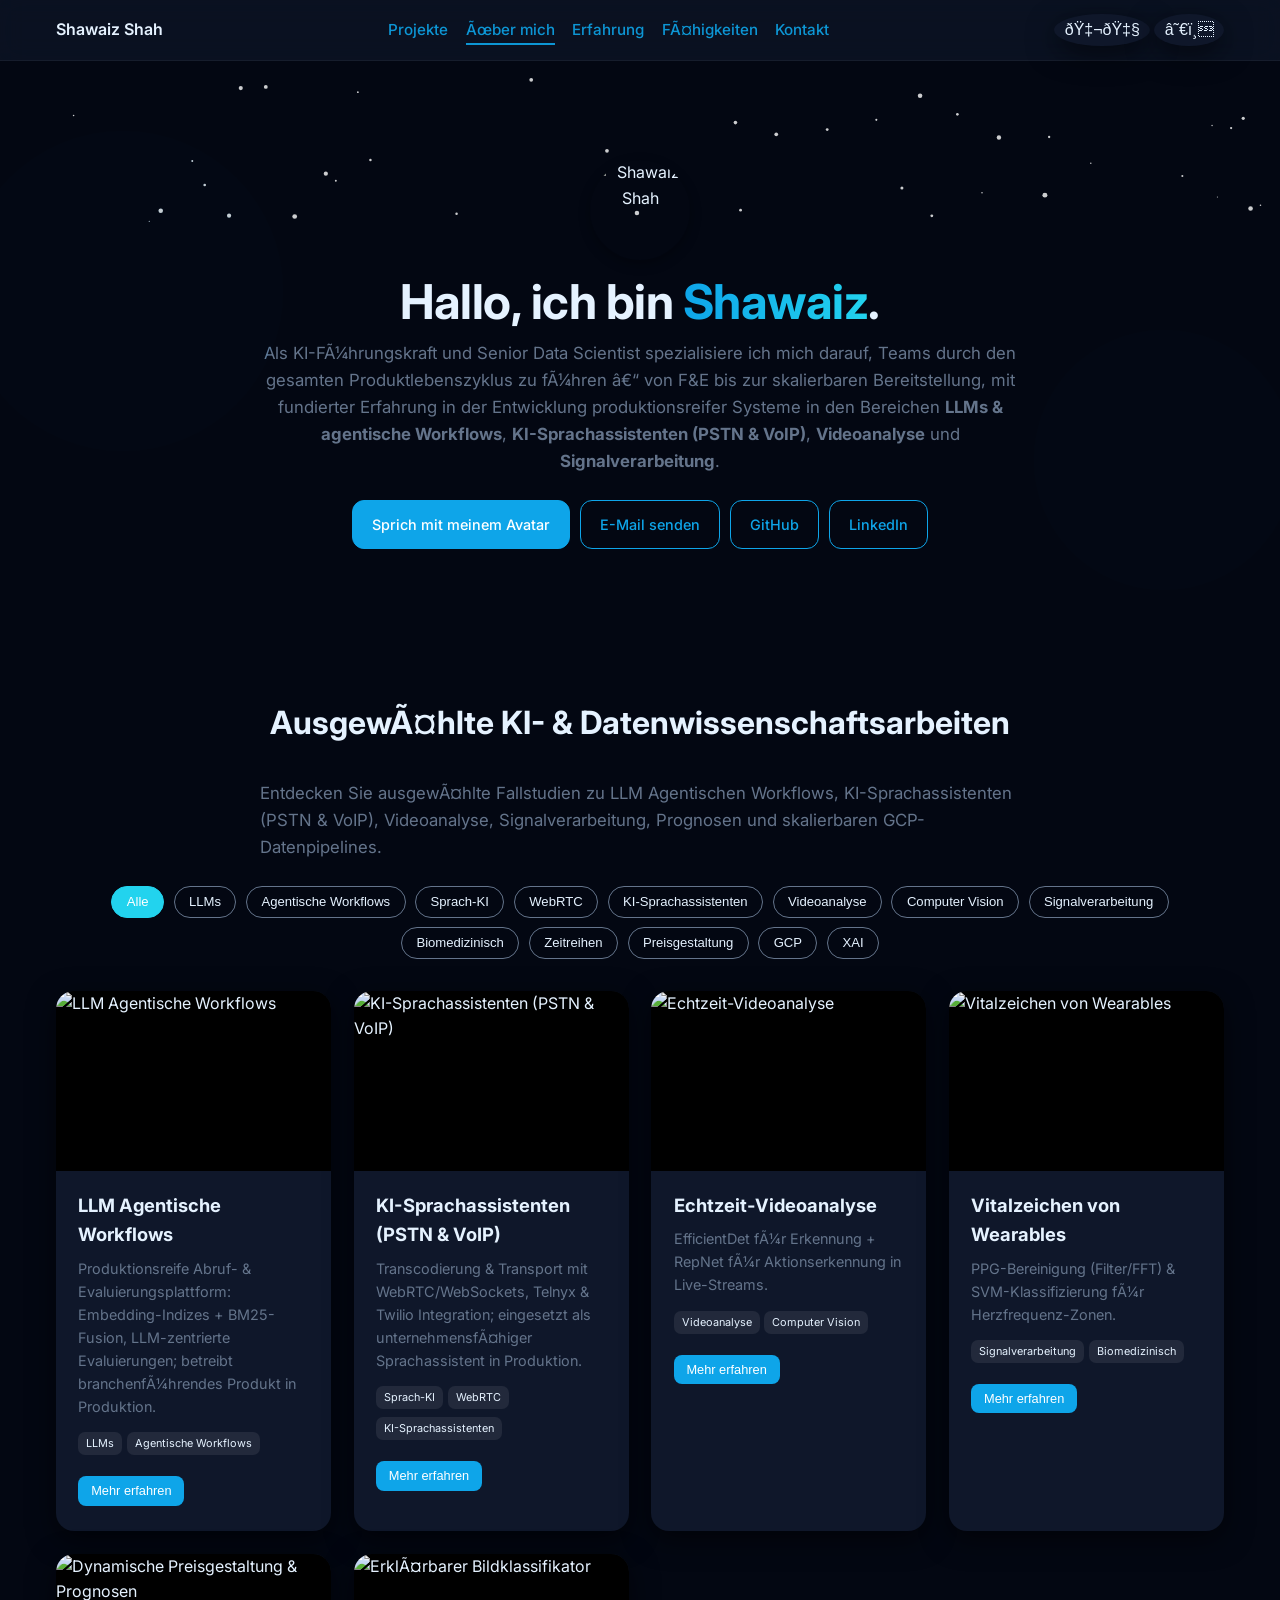
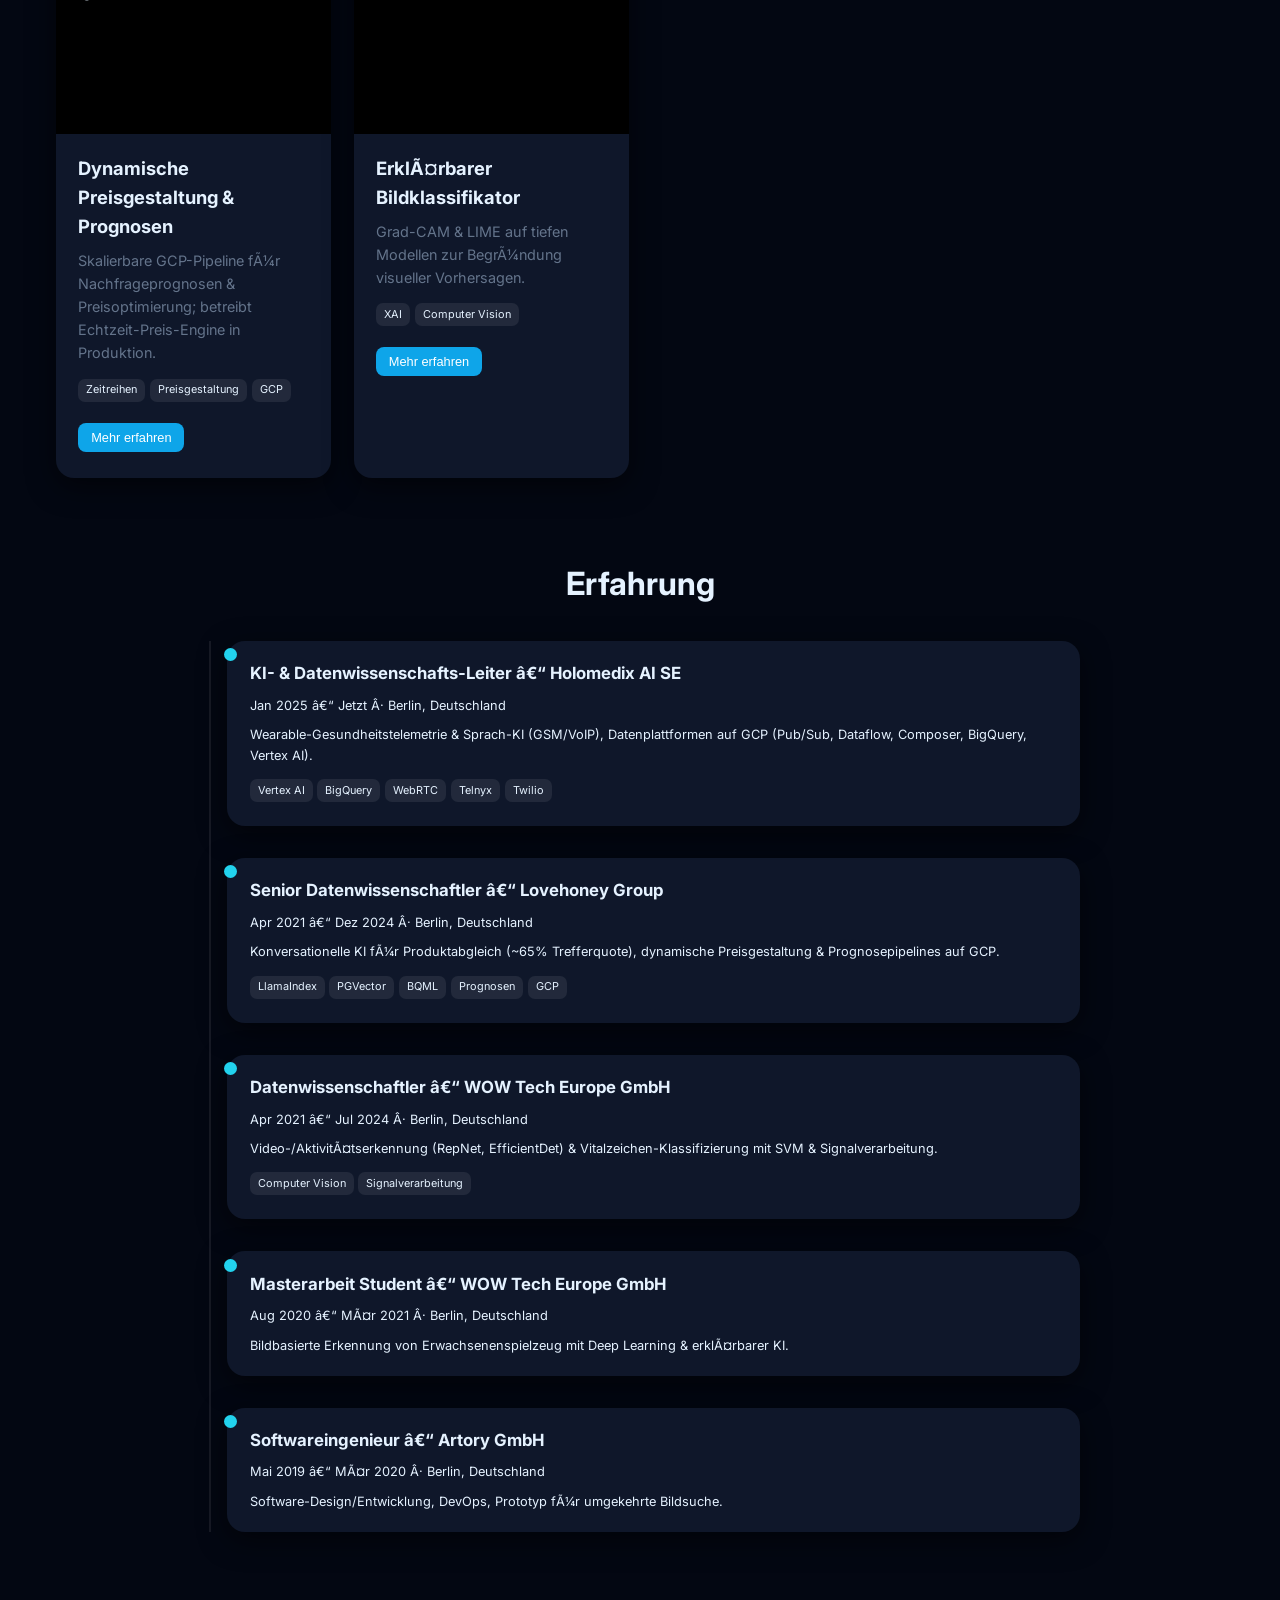
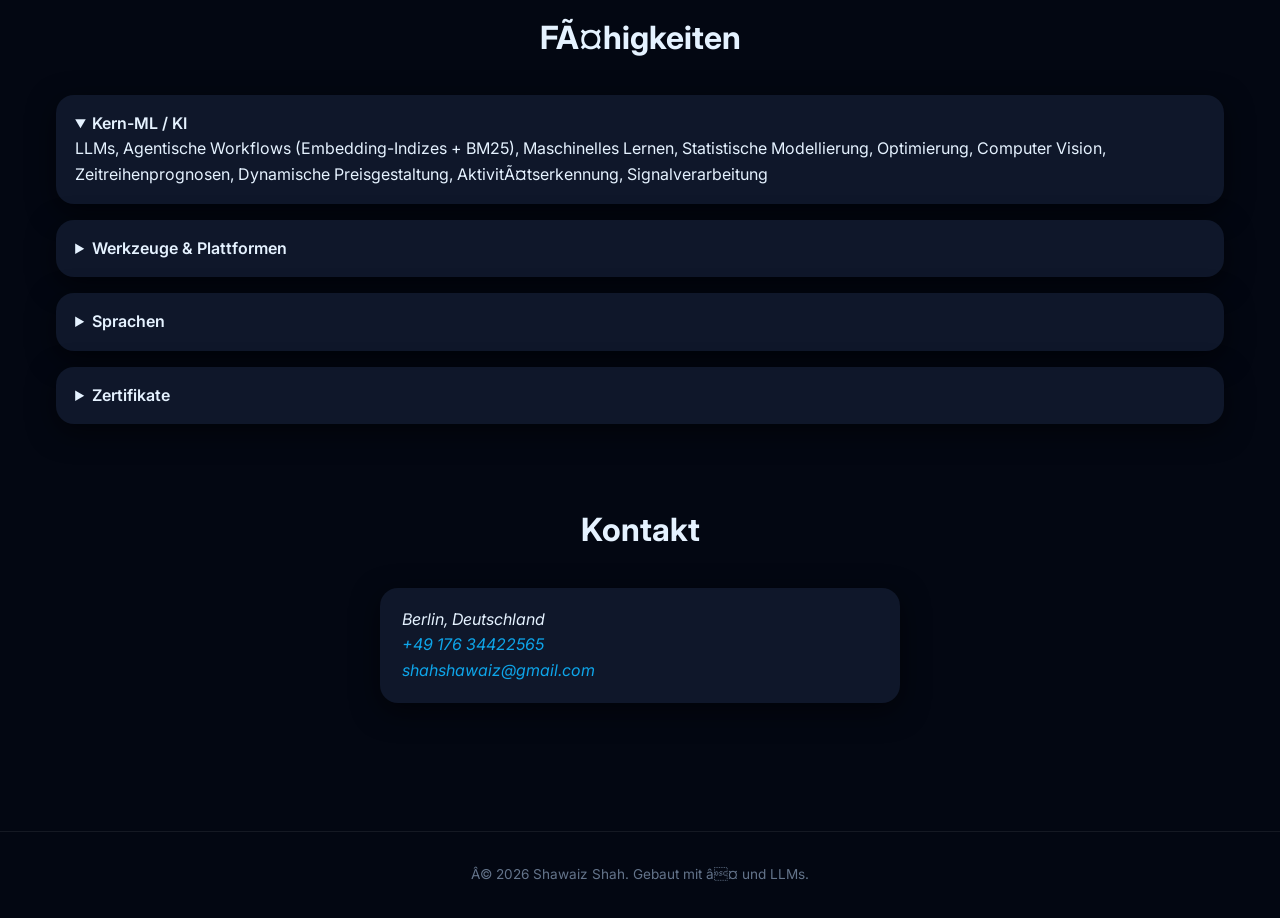
==== commit c7b41231: "Fix Portrait Link" ====
--- a/index.html
+++ b/index.html
@@ -225,7 +225,7 @@
     <div class="shape shape1" aria-hidden="true"></div>
     <div class="shape shape2" aria-hidden="true"></div>
     <div>
-      <img class="profile-pic" src="https://media.licdn.com/dms/image/v2/D4E03AQHuhrnKV5yudg/profile-displayphoto-shrink_400_400/B4EZaQqujpGQAk-/0/1746183842662?e=1756339200&v=beta&t=q02jIqRhpLzf58V36lIU7LPlKlxPBbtzYgruoBpmY58" alt="Shawaiz Shah" />
+      <img class="profile-pic" src="https://shawaiz.de/static/portrait.jpeg" alt="Shawaiz Shah" />
       <h1 id="about-title"></h1>
       <p class="subtitle"></p>
       <div class="cta" role="group" aria-label="Primäre Handlungsaufforderungen">
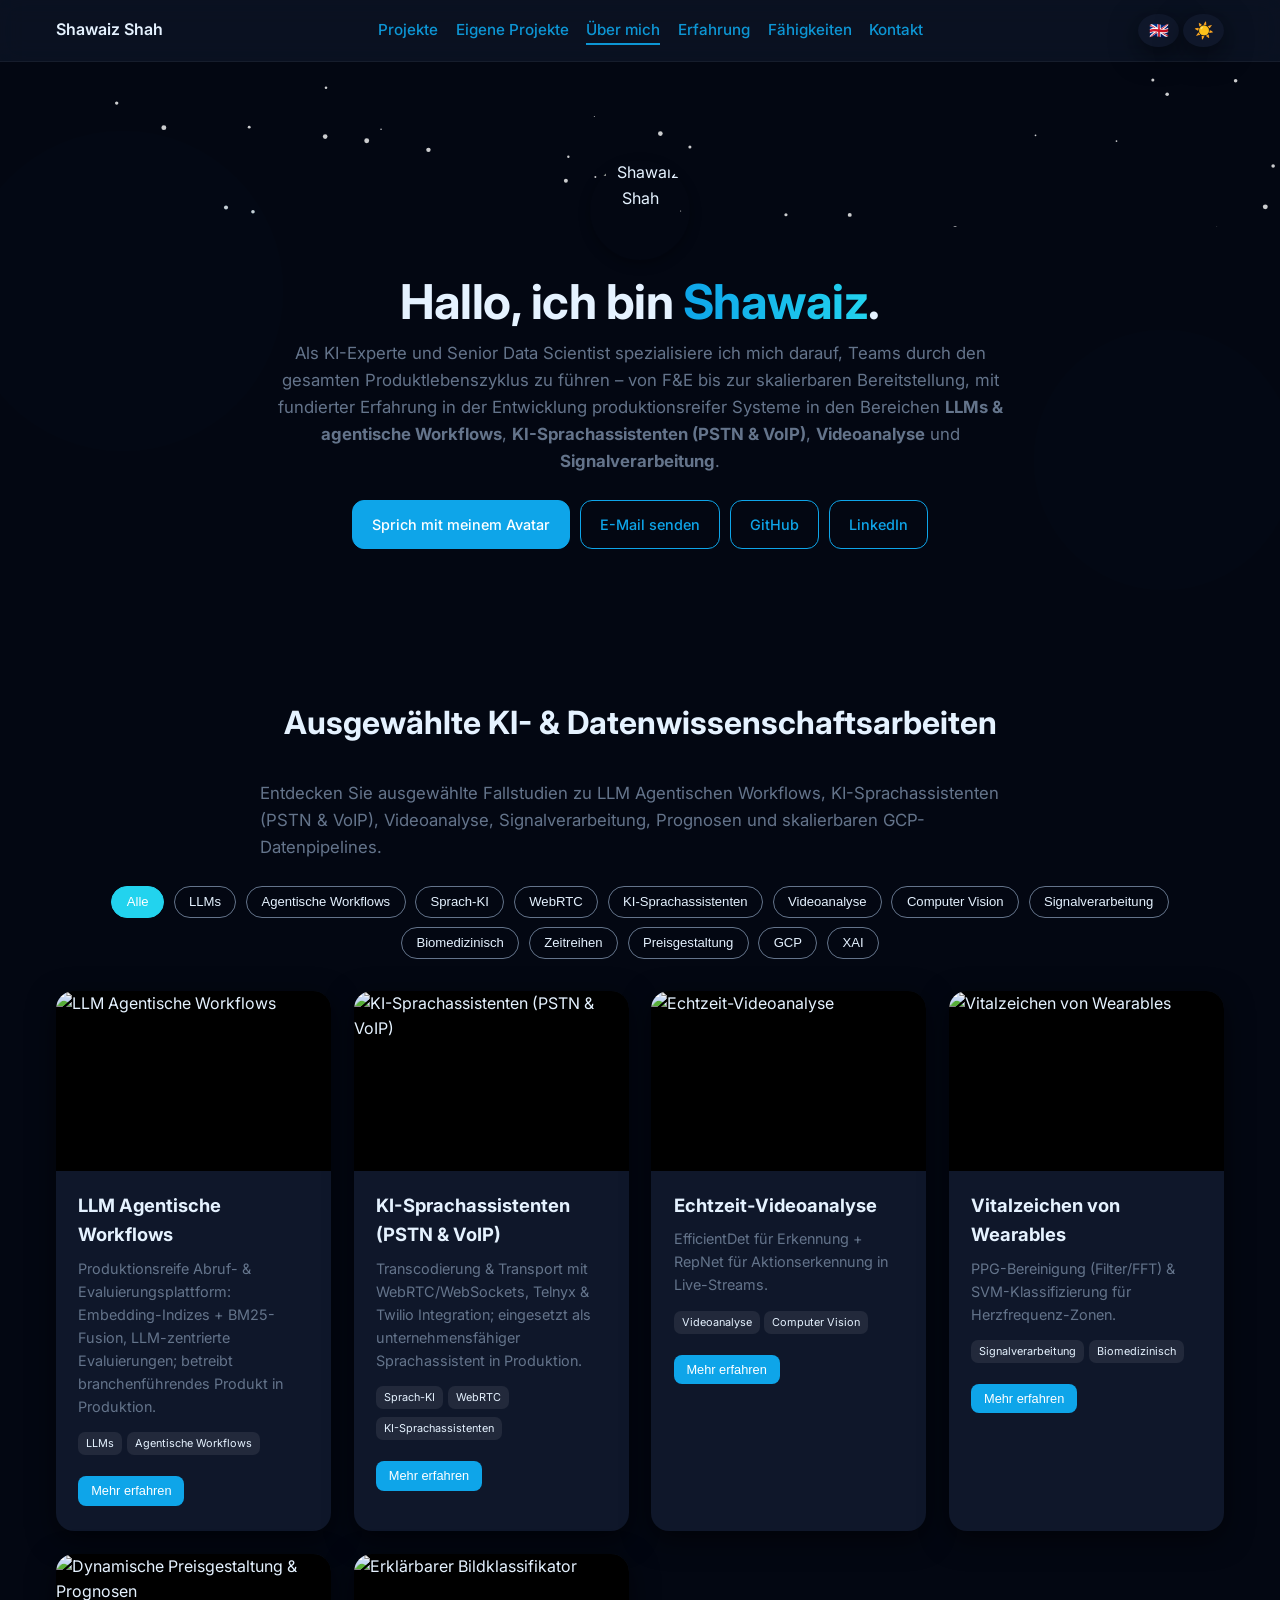
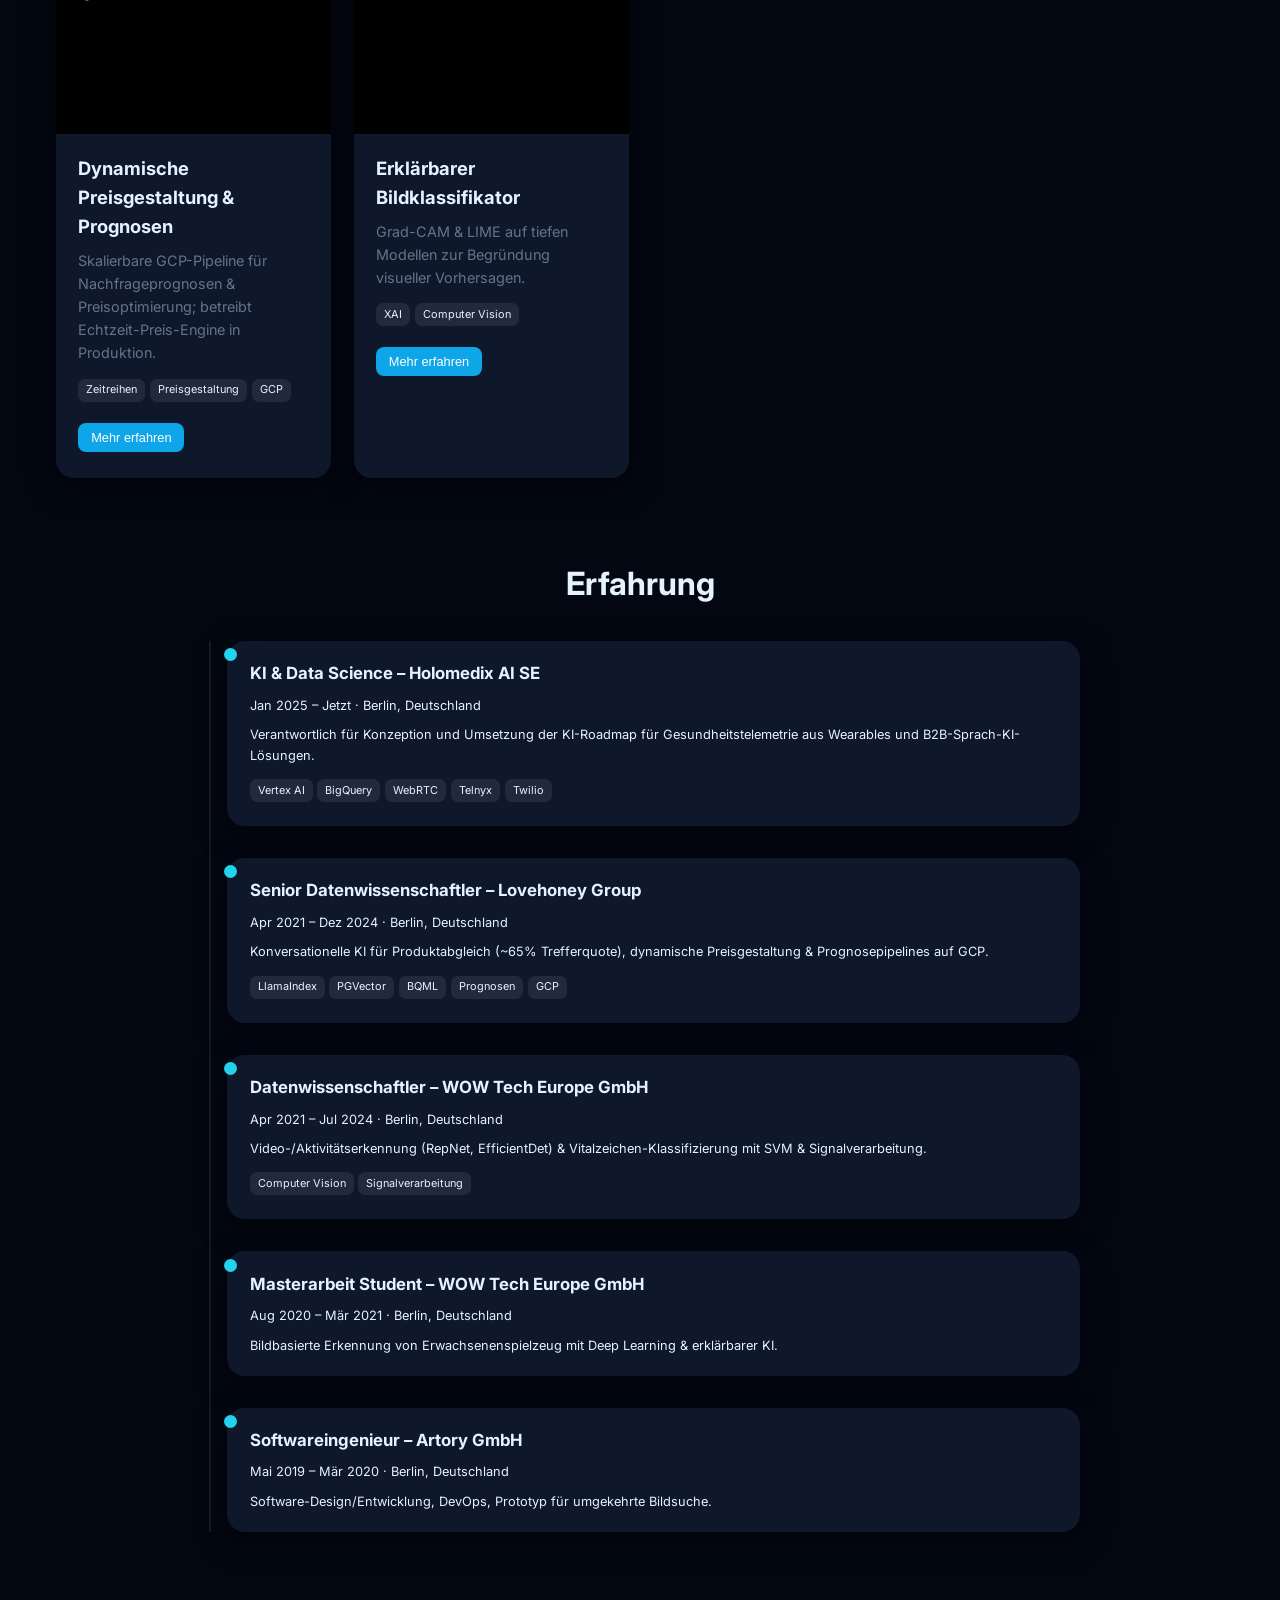
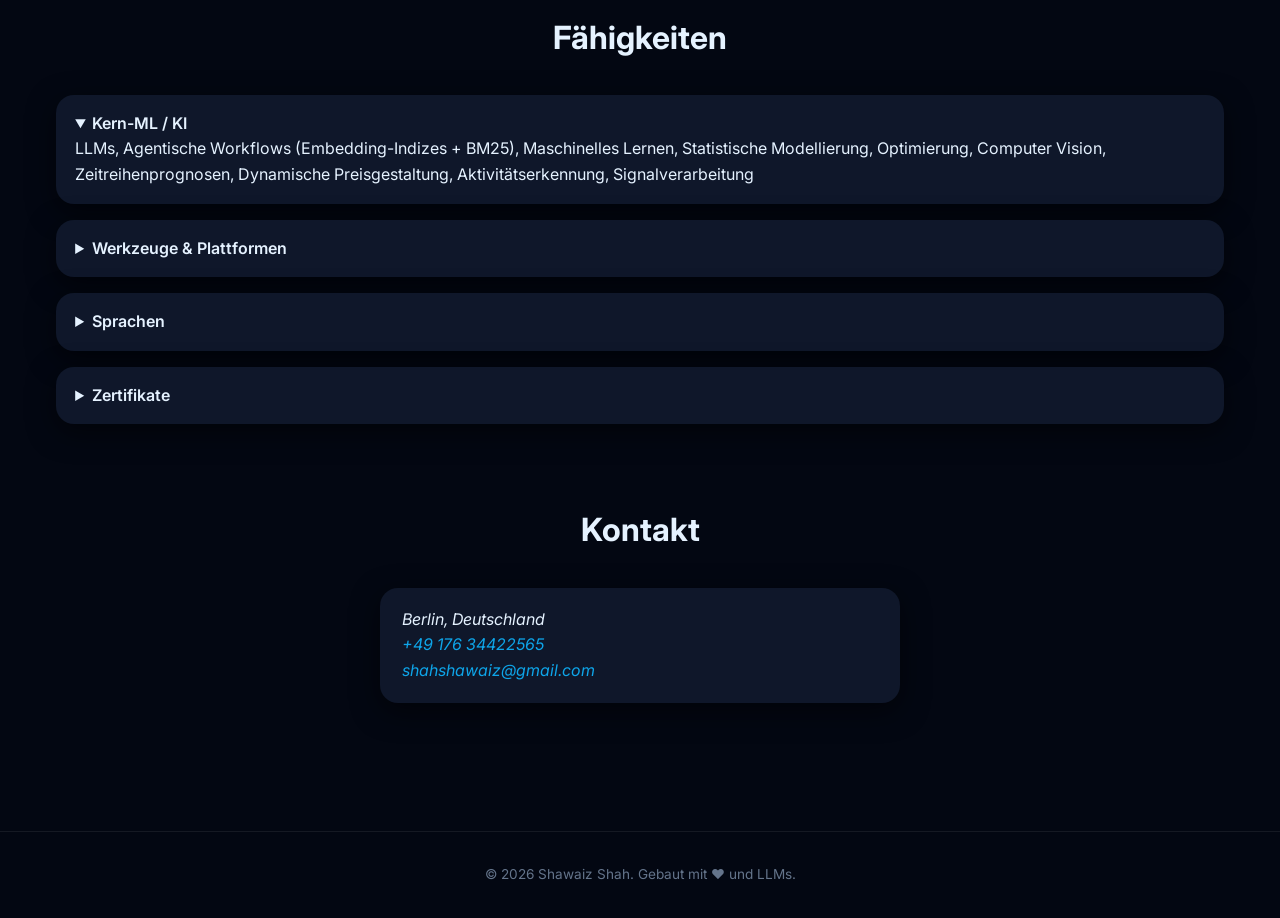
==== commit 2f36c322: "Add Roadmap and Licnese Info" ====
--- a/index.html
+++ b/index.html
@@ -12,7 +12,7 @@
   </script>
     
   <!-- BASIC -->
-  <meta charset="utf-s8" />
+  <meta charset="utf-8" />
   <meta name="viewport" content="width=device-width, initial-scale=1" />
   <title>Shawaiz Shah | KI-Ingenieur & Senior Datenwissenschaftler – LLMs, Agentische Workflows, KI-Sprachassistenten, Videoanalyse</title>
 
@@ -37,7 +37,6 @@
   <meta property="og:url" content="https://shawaiz.de/" />
   <meta property="og:image" content="https://shawaiz.de/static/portrait.jpeg" />
   <meta name="twitter:card" content="summary_large_image" />
-  <meta name="twitter:creator" content="@yourhandle" />
   <!-- PREFETCH / PRECONNECT -->
   <link rel="preconnect" href="https://fonts.googleapis.com" />
   <link rel="preconnect" href="https://fonts.gstatic.com" crossorigin />
@@ -206,6 +205,7 @@
     <div style="font-weight:600;" aria-label="Home">Shawaiz Shah</div>
     <ul>
       <li><a href="#projects" class="active"></a></li>
+      <li><a href="projects/index.html"></a></li>
       <li><a href="#about"></a></li>
       <li><a href="#experience"></a></li>
       <li><a href="#skills"></a></li>
@@ -303,9 +303,9 @@
     <h3 id="avatarModalTitle" class="visually-hidden" style="display:none;">Interactive Avatar</h3>
     <iframe
       id="avatarIframe"
-      data-src="https://shawaiz-live.vercel.app/"
+      data-src="avatar/index.html"
       title="Interactive Avatar"
-      allow="microphone; camera">
+      allow="microphone; autoplay">
     </iframe>
   </div>
 </div>
@@ -317,13 +317,13 @@
   // --- TRANSLATIONS (with your leadership update) ---
   const translations = {
     de: {
-      aboutSubtitle: "Als KI-Führungskraft und Senior Data Scientist spezialisiere ich mich darauf, Teams durch den gesamten Produktlebenszyklus zu führen – von F&E bis zur skalierbaren Bereitstellung, mit fundierter Erfahrung in der Entwicklung produktionsreifer Systeme in den Bereichen <strong>LLMs & agentische Workflows</strong>, <strong>KI-Sprachassistenten (PSTN & VoIP)</strong>, <strong>Videoanalyse</strong> und <strong>Signalverarbeitung</strong>.",
+      aboutSubtitle: "Als KI-Experte und Senior Data Scientist spezialisiere ich mich darauf, Teams durch den gesamten Produktlebenszyklus zu führen – von F&E bis zur skalierbaren Bereitstellung, mit fundierter Erfahrung in der Entwicklung produktionsreifer Systeme in den Bereichen <strong>LLMs & agentische Workflows</strong>, <strong>KI-Sprachassistenten (PSTN & VoIP)</strong>, <strong>Videoanalyse</strong> und <strong>Signalverarbeitung</strong>.",
       // ... all other German translations remain the same
       title: "Shawaiz Shah | KI-Ingenieur & Senior Datenwissenschaftler – LLMs, Agentische Workflows, KI-Sprachassistenten, Videoanalyse",
       description: "Shawaiz Shah – Senior Data Scientist & AI/ML‑Ingenieur in Berlin, Deutschland. Spezialisiert auf KI‑Beratung für Unternehmen in Europa: LLM‑Entwicklung, agentenbasierte Workflows, Sprach‑KI & skalierbare Cloud‑Lösungen. Jetzt Portfolio entdecken!",
       ogTitle: "Shawaiz Shah – Interaktives KI‑Portfolio | AI‑Beratung Berlin & Europa",
       ogDescription: "LLMs & Agentische Workflows • KI-Sprachassistenten (PSTN & VoIP) • Videoanalyse • Signalverarbeitung",
-      nav: ["Projekte", "Über mich", "Erfahrung", "Fähigkeiten", "Kontakt"],
+      nav: ["Projekte", "Eigene Projekte", "Über mich", "Erfahrung", "Fähigkeiten", "Kontakt"],
       projectsTitle: "Ausgewählte KI- & Datenwissenschaftsarbeiten",
       projectsSubtitle: "Entdecken Sie ausgewählte Fallstudien zu LLM Agentischen Workflows, KI-Sprachassistenten (PSTN & VoIP), Videoanalyse, Signalverarbeitung, Prognosen und skalierbaren GCP-Datenpipelines.",
       allProjects: "Alle",
@@ -341,20 +341,20 @@
       screenshotAlt: "Bildschirmfoto",
       speakToAvatar: "Sprich mit meinem Avatar",
       closeAria: "Schließen",
-      schemaPerson: { "@context": "https://schema.org", "@type": "Person", "name": "Shawaiz Shah", "image": "https://shawaiz.de/static/portrait.jpeg", "jobTitle": "KI-Führungskraft & Senior Datenwissenschaftler", "url": "https://shawaiz.de/", "sameAs": ["https://github.com/shahshawaiz", "https://de.linkedin.com/in/shawaiz-shah-32b40537"], "address": { "@type": "PostalAddress", "addressLocality": "Berlin", "addressCountry": "DE" } },
+      schemaPerson: { "@context": "https://schema.org", "@type": "Person", "name": "Shawaiz Shah", "image": "https://shawaiz.de/static/portrait.jpeg", "jobTitle": "KI-Experte & Senior Datenwissenschaftler", "url": "https://shawaiz.de/", "sameAs": ["https://github.com/shahshawaiz", "https://de.linkedin.com/in/shawaiz-shah-32b40537"], "address": { "@type": "PostalAddress", "addressLocality": "Berlin", "addressCountry": "DE" } },
       schemaWebsite: { "@context": "https://schema.org", "@type": "WebSite", "name": "Shawaiz Shah Portfolio", "url": "https://shawaiz.de/", "potentialAction": { "@type": "SearchAction", "target": "https://shawaiz.de/?q={search_term_string}", "query-input": "required name=search_term_string" } },
       schemaBreadcrumbs: { "@context": "https://schema.org", "@type": "BreadcrumbList", "itemListElement": [ {"@type":"ListItem","position":1,"name":"Projekte","item":"https://shawaiz.de/#projects"}, {"@type":"ListItem","position":2,"name":"Über mich","item":"https://shawaiz.de/#about"}, {"@type":"ListItem","position":3,"name":"Erfahrung","item":"https://shawaiz.de/#experience"}, {"@type":"ListItem","position":4,"name":"Fähigkeiten","item":"https://shawaiz.de/#skills"}, {"@type":"ListItem","position":5,"name":"Kontakt","item":"https://shawaiz.de/#contact"} ]},
-      projectsData: [ { title: "LLM Agentische Workflows", short: "Produktionsreife Abruf- & Evaluierungsplattform: Embedding-Indizes + BM25-Fusion, LLM-zentrierte Evaluierungen; betreibt branchenführendes Produkt in Produktion.", tags: ["LLMs","Agentische Workflows"], img: "https://images.unsplash.com/photo-1555949963-aa79dcee981c?auto=format&fit=crop&w=1200&q=80", body: "<ul><li>Hybride Abruftechnik (Embedding-Indizes + BM25) mit leichtgewichtiger Score-Fusion.</li><li>PGVector Embedding-Index & BigQuery-Fallback.</li><li>LLM-zentrierte Evaluierungsumgebung (LLMs als Richter, Zero-Shot & paarweise).</li></ul>", links: [{label:"Folien", url:"#"}] }, { title: "KI-Sprachassistenten (PSTN & VoIP)", short: "Transcodierung & Transport mit WebRTC/WebSockets, Telnyx & Twilio Integration; eingesetzt als unternehmensfähiger Sprachassistent in Produktion.", tags: ["Sprach-KI","WebRTC","KI-Sprachassistenten"], img: "https://images.unsplash.com/photo-1581092580497-e0d23cbdf1dc?auto=format&fit=crop&w=1200&q=80", body: "<ul><li>Medien-Transcodierung über RTP/WebRTC/WebSockets (VP8/H264, Opus, PCM).</li><li>Programmierbare APIs: Telnyx & Twilio für SIP-Trunking, SMS, Anrufaufbau.</li><li>Orchestrierte STT → LLM → TTS-Flüsse mit Echtzeit-Unterbrechungsbehandlung.</li><li>PSTN/GSM-Überbrückung, End-to-End QoS-Metriken & Incident-Warnungen.</li></ul>" }, { title: "Echtzeit-Videoanalyse", short: "EfficientDet für Erkennung + RepNet für Aktionserkennung in Live-Streams.", tags: ["Videoanalyse","Computer Vision"], img: "https://images.unsplash.com/photo-1518770660439-4636190af475?auto=format&fit=crop&w=1200&q=80", body: "<ul><li>End-to-End-Pipeline: Erkennung (EfficientDet) + Wiederholungszählung (RepNet).</li><li>Optimierte OpenCV-Vorverarbeitung, gebündelte Inferenz & WebSocket-dashboard-Streaming.</li></ul>" }, { title: "Vitalzeichen von Wearables", short: "PPG-Bereinigung (Filter/FFT) & SVM-Klassifizierung für Herzfrequenz-Zonen.", tags: ["Signalverarbeitung","Biomedizinisch"], img: "https://images.unsplash.com/photo-1517433456452-f9633a875f6f?auto=format&fit=crop&w=1200&q=80", body: "<ul><li>Entwurf der gesamten Signalkette Policies: Entstörung, Merkmalsextraktion (FFT, HRV).</li><li>SVM & Bayes’sche Modelle zur Klassifizierung von Zonen; 95% Genauigkeit auf Holdout-Set.</li></ul>" }, { title: "Dynamische Preisgestaltung & Prognosen", short: "Skalierbare GCP-Pipeline für Nachfrageprognosen & Preisoptimierung; betreibt Echtzeit-Preis-Engine in Produktion.", tags: ["Zeitreihen","Preisgestaltung","GCP"], img: "https://images.unsplash.com/photo-1579621970795-87facc2f976d?auto=format&fit=crop&w=1200&q=80", body: "<ul><li>Streaming-Erfassung: Pub/Sub → Dataflow; Batch-ETL über Composer (Airflow).</li><li>Gespeichert in BigQuery; eingesetzte Modelle über Vertex AI-Pipelines.</li><li>Überwachung mit Stackdriver-Warnungen & Dashboards.</li></ul>" }, { title: "Erklärbarer Bildklassifikator", short: "Grad-CAM & LIME auf tiefen Modellen zur Begründung visueller Vorhersagen.", tags: ["XAI","Computer Vision"], img: "https://images.unsplash.com/photo-1550751827-4bd374c3f58b?auto=format&fit=crop&w=1200&q=80", body: "<p>Untersuchte Interpretierbarkeitstechniken (Grad-CAM, LIME) an Nischenproduktbildern zur Begründung von Modellentscheidungen.</p>" } ],
-      experienceData: [ {role:"KI- & Datenwissenschafts-Leiter", company:"Holomedix AI SE", period:"Jan 2025 – Jetzt", location:"Berlin, Deutschland", desc:"Wearable-Gesundheitstelemetrie & Sprach-KI (GSM/VoIP), Datenplattformen auf GCP (Pub/Sub, Dataflow, Composer, BigQuery, Vertex AI).", tags:["Vertex AI","BigQuery","WebRTC","Telnyx","Twilio"]}, {role:"Senior Datenwissenschaftler", company:"Lovehoney Group", period:"Apr 2021 – Dez 2024", location:"Berlin, Deutschland", desc:"Konversationelle KI für Produktabgleich (~65% Trefferquote), dynamische Preisgestaltung & Prognosepipelines auf GCP.", tags:["LlamaIndex","PGVector","BQML","Prognosen","GCP"]}, {role:"Datenwissenschaftler", company:"WOW Tech Europe GmbH", period:"Apr 2021 – Jul 2024", location:"Berlin, Deutschland", desc:"Video-/Aktivitätserkennung (RepNet, EfficientDet) & Vitalzeichen-Klassifizierung mit SVM & Signalverarbeitung.", tags:["Computer Vision","Signalverarbeitung"]}, {role:"Masterarbeit Student", company:"WOW Tech Europe GmbH", period:"Aug 2020 – Mär 2021", location:"Berlin, Deutschland", desc:"Bildbasierte Erkennung von Erwachsenenspielzeug mit Deep Learning & erklärbarer KI.", tags:[]}, {role:"Softwareingenieur", company:"Artory GmbH", period:"Mai 2019 – Mär 2020", location:"Berlin, Deutschland", desc:"Software-Design/Entwicklung, DevOps, Prototyp für umgekehrte Bildsuche.", tags:[]} ]
+      projectsData: [ { title: "LLM Agentische Workflows", short: "Produktionsreife Abruf- & Evaluierungsplattform: Embedding-Indizes + BM25-Fusion, LLM-zentrierte Evaluierungen; betreibt branchenführendes Produkt in Produktion.", tags: ["LLMs","Agentische Workflows"], img: "https://images.unsplash.com/photo-1555949963-aa79dcee981c?auto=format&fit=crop&w=1200&q=80", body: "<ul><li>Hybride Abruftechnik (Embedding-Indizes + BM25) mit leichtgewichtiger Score-Fusion.</li><li>PGVector Embedding-Index & BigQuery-Fallback.</li><li>LLM-zentrierte Evaluierungsumgebung (LLMs als Richter, Zero-Shot & paarweise).</li></ul>" }, { title: "KI-Sprachassistenten (PSTN & VoIP)", short: "Transcodierung & Transport mit WebRTC/WebSockets, Telnyx & Twilio Integration; eingesetzt als unternehmensfähiger Sprachassistent in Produktion.", tags: ["Sprach-KI","WebRTC","KI-Sprachassistenten"], img: "https://images.unsplash.com/photo-1581092580497-e0d23cbdf1dc?auto=format&fit=crop&w=1200&q=80", body: "<ul><li>Medien-Transcodierung über RTP/WebRTC/WebSockets (VP8/H264, Opus, PCM).</li><li>Programmierbare APIs: Telnyx & Twilio für SIP-Trunking, SMS, Anrufaufbau.</li><li>Orchestrierte STT → LLM → TTS-Flüsse mit Echtzeit-Unterbrechungsbehandlung.</li><li>PSTN/GSM-Überbrückung, End-to-End QoS-Metriken & Incident-Warnungen.</li></ul>" }, { title: "Echtzeit-Videoanalyse", short: "EfficientDet für Erkennung + RepNet für Aktionserkennung in Live-Streams.", tags: ["Videoanalyse","Computer Vision"], img: "https://images.unsplash.com/photo-1518770660439-4636190af475?auto=format&fit=crop&w=1200&q=80", body: "<ul><li>End-to-End-Pipeline: Erkennung (EfficientDet) + Wiederholungszählung (RepNet).</li><li>Optimierte OpenCV-Vorverarbeitung, gebündelte Inferenz & WebSocket-dashboard-Streaming.</li></ul>" }, { title: "Vitalzeichen von Wearables", short: "PPG-Bereinigung (Filter/FFT) & SVM-Klassifizierung für Herzfrequenz-Zonen.", tags: ["Signalverarbeitung","Biomedizinisch"], img: "https://images.unsplash.com/photo-1517433456452-f9633a875f6f?auto=format&fit=crop&w=1200&q=80", body: "<ul><li>Entwurf der gesamten Signalkette Policies: Entstörung, Merkmalsextraktion (FFT, HRV).</li><li>SVM & Bayes’sche Modelle zur Klassifizierung von Zonen; 95% Genauigkeit auf Holdout-Set.</li></ul>" }, { title: "Dynamische Preisgestaltung & Prognosen", short: "Skalierbare GCP-Pipeline für Nachfrageprognosen & Preisoptimierung; betreibt Echtzeit-Preis-Engine in Produktion.", tags: ["Zeitreihen","Preisgestaltung","GCP"], img: "https://images.unsplash.com/photo-1579621970795-87facc2f976d?auto=format&fit=crop&w=1200&q=80", body: "<ul><li>Streaming-Erfassung: Pub/Sub → Dataflow; Batch-ETL über Composer (Airflow).</li><li>Gespeichert in BigQuery; eingesetzte Modelle über Vertex AI-Pipelines.</li><li>Überwachung mit Stackdriver-Warnungen & Dashboards.</li></ul>" }, { title: "Erklärbarer Bildklassifikator", short: "Grad-CAM & LIME auf tiefen Modellen zur Begründung visueller Vorhersagen.", tags: ["XAI","Computer Vision"], img: "https://images.unsplash.com/photo-1550751827-4bd374c3f58b?auto=format&fit=crop&w=1200&q=80", body: "<p>Untersuchte Interpretierbarkeitstechniken (Grad-CAM, LIME) an Nischenproduktbildern zur Begründung von Modellentscheidungen.</p>" } ],
+      experienceData: [ {role:"KI & Data Science", company:"Holomedix AI SE", period:"Jan 2025 – Jetzt", location:"Berlin, Deutschland", desc:"Verantwortlich für Konzeption und Umsetzung der KI-Roadmap für Gesundheitstelemetrie aus Wearables und B2B-Sprach-KI-Lösungen.", tags:["Vertex AI","BigQuery","WebRTC","Telnyx","Twilio"]}, {role:"Senior Datenwissenschaftler", company:"Lovehoney Group", period:"Apr 2021 – Dez 2024", location:"Berlin, Deutschland", desc:"Konversationelle KI für Produktabgleich (~65% Trefferquote), dynamische Preisgestaltung & Prognosepipelines auf GCP.", tags:["LlamaIndex","PGVector","BQML","Prognosen","GCP"]}, {role:"Datenwissenschaftler", company:"WOW Tech Europe GmbH", period:"Apr 2021 – Jul 2024", location:"Berlin, Deutschland", desc:"Video-/Aktivitätserkennung (RepNet, EfficientDet) & Vitalzeichen-Klassifizierung mit SVM & Signalverarbeitung.", tags:["Computer Vision","Signalverarbeitung"]}, {role:"Masterarbeit Student", company:"WOW Tech Europe GmbH", period:"Aug 2020 – Mär 2021", location:"Berlin, Deutschland", desc:"Bildbasierte Erkennung von Erwachsenenspielzeug mit Deep Learning & erklärbarer KI.", tags:[]}, {role:"Softwareingenieur", company:"Artory GmbH", period:"Mai 2019 – Mär 2020", location:"Berlin, Deutschland", desc:"Software-Design/Entwicklung, DevOps, Prototyp für umgekehrte Bildsuche.", tags:[]} ]
     },
     en: {
-      aboutSubtitle: "As an AI Leader and Senior Data Scientist, I specialize in guiding teams through the entire product lifecycle—from R&D to scalable delivery, with deep experience in the development of production-grade systems in <strong>LLMs & agentic workflows</strong>, <strong>AI Voice Agents (PSTN & VoIP)</strong>, <strong>Video Analysis</strong>, and <strong>Signal Processing</strong>.",
+      aboutSubtitle: "As an AI Expert and Senior Data Scientist, I specialize in guiding teams through the entire product lifecycle—from R&D to scalable delivery, with deep experience in the development of production-grade systems in <strong>LLMs & agentic workflows</strong>, <strong>AI Voice Agents (PSTN & VoIP)</strong>, <strong>Video Analysis</strong>, and <strong>Signal Processing</strong>.",
       // ... all other English translations remain the same
       title: "Shawaiz Shah | AI Engineer & Senior Data Scientist – LLMs, Agentic Workflows, AI Voice Agents, Video Analysis",
       description: "Shawaiz Shah – Senior Data Scientist & AI/ML Engineer based in Berlin, Germany. Offering AI consulting across Europe: LLM development, agent‑based workflows, conversational AI & scalable cloud solutions. View my portfolio now!",
       ogTitle: "Shawaiz Shah – Interactive AI Portfolio | AI Consulting Berlin & Europe",
       ogDescription: "LLMs & Agentic Workflows • AI Voice Agents (PSTN & VoIP) • Video Analysis • Signal Processing",
-      nav: ["Projects", "About", "Experience", "Skills", "Contact"],
+      nav: ["Projects", "Side Projects", "About", "Experience", "Skills", "Contact"],
       projectsTitle: "Featured AI & Data Science Work",
       projectsSubtitle: "Explore select case studies in LLM Agentic Workflows, AI Voice Agents (PSTN & VoIP), Video Analysis, Signal Processing, Forecasting, and Scalable GCP Data Pipelines.",
       allProjects: "All",
@@ -372,11 +372,11 @@
       screenshotAlt: "screenshot",
       speakToAvatar: "Speak to my Avatar",
       closeAria: "Close",
-      schemaPerson: { "@context": "https://schema.org", "@type": "Person", "name": "Shawaiz Shah", "image": "https://shawaiz.de/static/portrait.jpeg", "jobTitle": "AI Leader & Senior Data Scientist", "url": "https://shawaiz.de/", "sameAs": ["https://github.com/shahshawaiz", "https://www.linkedin.com/in/shawaiz-shah-32b40537"], "address": { "@type": "PostalAddress", "addressLocality": "Berlin", "addressCountry": "DE" } },
+      schemaPerson: { "@context": "https://schema.org", "@type": "Person", "name": "Shawaiz Shah", "image": "https://shawaiz.de/static/portrait.jpeg", "jobTitle": "AI Expert & Senior Data Scientist", "url": "https://shawaiz.de/", "sameAs": ["https://github.com/shahshawaiz", "https://www.linkedin.com/in/shawaiz-shah-32b40537"], "address": { "@type": "PostalAddress", "addressLocality": "Berlin", "addressCountry": "DE" } },
       schemaWebsite: { "@context": "https://schema.org", "@type": "WebSite", "name": "Shawaiz Shah Portfolio", "url": "https://shawaiz.de/", "potentialAction": { "@type": "SearchAction", "target": "https://shawaiz.de/?q={search_term_string}", "query-input": "required name=search_term_string" } },
       schemaBreadcrumbs: { "@context": "https://schema.org", "@type": "BreadcrumbList", "itemListElement": [ {"@type":"ListItem","position":1,"name":"Projects","item":"https://shawaiz.de/#projects"}, {"@type":"ListItem","position":2,"name":"About","item":"https://shawaiz.de/#about"}, {"@type":"ListItem","position":3,"name":"Experience","item":"https://shawaiz.de/#experience"}, {"@type":"ListItem","position":4,"name":"Skills","item":"https://shawaiz.de/#skills"}, {"@type":"ListItem","position":5,"name":"Contact","item":"https://shawaiz.de/#contact"} ]},
-      projectsData: [ { title: "LLM Agentic Workflows", short: "Production-grade retrieval & eval platform: embedding indexes + BM25 fusion, LLM-centric evals; powering industry-grade product in production.", tags: ["LLMs","Agentic Workflows"], img: "https://images.unsplash.com/photo-1555949963-aa79dcee981c?auto=format&fit=crop&w=1200&q=80", body: "<ul><li>Hybrid retrieval (embedding indexes + BM25) with lightweight score fusion.</li><li>PGVector embedding index & BigQuery fallback.</li><li>LLM-centered evaluation harness (LLMs as judges, zero-shot & pairwise).</li></ul>", links: [{label:"Slides", url:"#"}] }, { title: "AI Voice Agents (PSTN & VoIP-powered)", short: "Transcoding & transport with WebRTC/WebSockets, Telnyx & Twilio integration; deployed as enterprise-grade voice assistant in production.", tags: ["Voice AI","WebRTC","AI Voice Agents"], img: "https://images.unsplash.com/photo-1581092580497-e0d23cbdf1dc?auto=format&fit=crop&w=1200&q=80", body: "<ul><li>Media transcoding across RTP/WebRTC/WebSockets (VP8/H264, Opus, PCM).</li><li>Programmable APIs: Telnyx & Twilio for SIP trunking, SMS, call setup.</li><li>Orchestrated STT → LLM → TTS flows with real-time interruption handling.</li><li>PSTN/GSM bridging, end-to-end QoS metrics & incident alerting.</li></ul>" }, { title: "Realtime Video Analysis", short: "EfficientDet for detection + RepNet for action detection in live streams.", tags: ["Video Analysis","Computer Vision"], img: "https://images.unsplash.com/photo-1518770660439-4636190af475?auto=format&fit=crop&w=1200&q=80", body: "<ul><li>End-to-end pipeline: detection (EfficientDet) + repetition counting (RepNet).</li><li>Optimized OpenCV preprocessing, batched inference & WebSocket dashboard streaming.</li></ul>" }, { title: "Vital Signs from Wearables", short: "PPG cleanup (filters/FFT) & SVM classification for heart-rate zones.", tags: ["Signal Processing","Biomedical"], img: "https://images.unsplash.com/photo-1517433456452-f9633a875f6f?auto=format&fit=crop&w=1200&q=80", body: "<ul><li>Designed full signal chain: denoising, feature extraction (FFT, HRV).</li><li>SVM & Bayesian models to classify zones; 95% accuracy on holdout set.</li></ul>" }, { title: "Dynamic Pricing & Forecasting", short: "Scalable GCP pipeline for demand forecasting & price optimization; powering real-time pricing engine in production.", tags: ["Time-Series","Pricing","GCP"], img: "https://images.unsplash.com/photo-1579621970795-87facc2f976d?auto=format&fit=crop&w=1200&q=80", body: "<ul><li>Streaming ingestion: Pub/Sub → Dataflow; batch ETL via Composer (Airflow).</li><li>Stored in BigQuery; deployed models via Vertex AI pipelines.</li><li>Monitoring with Stackdriver alerts & dashboards.</li></ul>" }, { title: "Explainable Image Classifier", short: "Grad-CAM & LIME on deep models to justify visual predictions.", tags: ["XAI","Computer Vision"], img: "https://images.unsplash.com/photo-1550751827-4bd374c3f58b?auto=format&fit=crop&w=1200&q=80", body: "<p>Explored interpretability techniques (Grad-CAM, LIME) on niche product images to justify model decisions.</p>" } ],
-      experienceData: [ {role:"Head of AI & Data Science", company:"Holomedix AI SE", period:"Jan 2025 – Present", location:"Berlin, Germany", desc:"Wearable health telemetry & voice AI (GSM/VoIP), data platforms on GCP (Pub/Sub, Dataflow, Composer, BigQuery, Vertex AI).", tags:["Vertex AI","BigQuery","WebRTC","Telnyx","Twilio"]}, {role:"Senior Data Scientist", company:"Lovehoney Group", period:"Apr 2021 – Dec 2024", location:"Berlin, Germany", desc:"Conversational AI for product matching (~65% hit rate), dynamic pricing & forecasting pipelines on GCP.", tags:["LlamaIndex","PGVector","BQML","Forecasting","GCP"]}, {role:"Data Scientist", company:"WOW Tech Europe GmbH", period:"Apr 2021 – Jul 2024", location:"Berlin, Germany", desc:"Video/activity detection (RepNet, EfficientDet) & vital sign classification using SVM & signal processing.", tags:["Computer Vision","Signal Processing"]}, {role:"Master’s Thesis Student", company:"WOW Tech Europe GmbH", period:"Aug 2020 – Mar 2021", location:"Berlin, Germany", desc:"Image-based adult toy recognition with Deep Learning & Explainable AI.", tags:[]}, {role:"Software Engineer", company:"Artory GmbH", period:"May 2019 – Mar 2020", location:"Berlin, Germany", desc:"Software design/dev, DevOps, reverse image search prototype.", tags:[]} ]
+      projectsData: [ { title: "LLM Agentic Workflows", short: "Production-grade retrieval & eval platform: embedding indexes + BM25 fusion, LLM-centric evals; powering industry-grade product in production.", tags: ["LLMs","Agentic Workflows"], img: "https://images.unsplash.com/photo-1555949963-aa79dcee981c?auto=format&fit=crop&w=1200&q=80", body: "<ul><li>Hybrid retrieval (embedding indexes + BM25) with lightweight score fusion.</li><li>PGVector embedding index & BigQuery fallback.</li><li>LLM-centered evaluation harness (LLMs as judges, zero-shot & pairwise).</li></ul>" }, { title: "AI Voice Agents (PSTN & VoIP-powered)", short: "Transcoding & transport with WebRTC/WebSockets, Telnyx & Twilio integration; deployed as enterprise-grade voice assistant in production.", tags: ["Voice AI","WebRTC","AI Voice Agents"], img: "https://images.unsplash.com/photo-1581092580497-e0d23cbdf1dc?auto=format&fit=crop&w=1200&q=80", body: "<ul><li>Media transcoding across RTP/WebRTC/WebSockets (VP8/H264, Opus, PCM).</li><li>Programmable APIs: Telnyx & Twilio for SIP trunking, SMS, call setup.</li><li>Orchestrated STT → LLM → TTS flows with real-time interruption handling.</li><li>PSTN/GSM bridging, end-to-end QoS metrics & incident alerting.</li></ul>" }, { title: "Realtime Video Analysis", short: "EfficientDet for detection + RepNet for action detection in live streams.", tags: ["Video Analysis","Computer Vision"], img: "https://images.unsplash.com/photo-1518770660439-4636190af475?auto=format&fit=crop&w=1200&q=80", body: "<ul><li>End-to-end pipeline: detection (EfficientDet) + repetition counting (RepNet).</li><li>Optimized OpenCV preprocessing, batched inference & WebSocket dashboard streaming.</li></ul>" }, { title: "Vital Signs from Wearables", short: "PPG cleanup (filters/FFT) & SVM classification for heart-rate zones.", tags: ["Signal Processing","Biomedical"], img: "https://images.unsplash.com/photo-1517433456452-f9633a875f6f?auto=format&fit=crop&w=1200&q=80", body: "<ul><li>Designed full signal chain: denoising, feature extraction (FFT, HRV).</li><li>SVM & Bayesian models to classify zones; 95% accuracy on holdout set.</li></ul>" }, { title: "Dynamic Pricing & Forecasting", short: "Scalable GCP pipeline for demand forecasting & price optimization; powering real-time pricing engine in production.", tags: ["Time-Series","Pricing","GCP"], img: "https://images.unsplash.com/photo-1579621970795-87facc2f976d?auto=format&fit=crop&w=1200&q=80", body: "<ul><li>Streaming ingestion: Pub/Sub → Dataflow; batch ETL via Composer (Airflow).</li><li>Stored in BigQuery; deployed models via Vertex AI pipelines.</li><li>Monitoring with Stackdriver alerts & dashboards.</li></ul>" }, { title: "Explainable Image Classifier", short: "Grad-CAM & LIME on deep models to justify visual predictions.", tags: ["XAI","Computer Vision"], img: "https://images.unsplash.com/photo-1550751827-4bd374c3f58b?auto=format&fit=crop&w=1200&q=80", body: "<p>Explored interpretability techniques (Grad-CAM, LIME) on niche product images to justify model decisions.</p>" } ],
+      experienceData: [ {role:"AI & Data Science", company:"Holomedix AI SE", period:"Jan 2025 – Present", location:"Berlin, Germany", desc:"Leading the design and execution of the AI roadmap for wearable health telemetry and B2B voice AI solutions.", tags:["Vertex AI","BigQuery","WebRTC","Telnyx","Twilio"]}, {role:"Senior Data Scientist", company:"Lovehoney Group", period:"Apr 2021 – Dec 2024", location:"Berlin, Germany", desc:"Conversational AI for product matching (~65% hit rate), dynamic pricing & forecasting pipelines on GCP.", tags:["LlamaIndex","PGVector","BQML","Forecasting","GCP"]}, {role:"Data Scientist", company:"WOW Tech Europe GmbH", period:"Apr 2021 – Jul 2024", location:"Berlin, Germany", desc:"Video/activity detection (RepNet, EfficientDet) & vital sign classification using SVM & signal processing.", tags:["Computer Vision","Signal Processing"]}, {role:"Master’s Thesis Student", company:"WOW Tech Europe GmbH", period:"Aug 2020 – Mar 2021", location:"Berlin, Germany", desc:"Image-based adult toy recognition with Deep Learning & Explainable AI.", tags:[]}, {role:"Software Engineer", company:"Artory GmbH", period:"May 2019 – Mar 2020", location:"Berlin, Germany", desc:"Software design/dev, DevOps, reverse image search prototype.", tags:[]} ]
     }
   };
 
@@ -411,7 +411,7 @@
       document.querySelector('meta[name="description"]').content = t.description;
       document.querySelector('meta[property="og:title"]').content = t.ogTitle;
       document.querySelector('meta[property="og:description"]').content = t.ogDescription;
-      const baseUrl = `https://shawaiz.de/${lang}/`;
+      const baseUrl = 'https://shawaiz.de/'; // single URL for both languages (no /de/ or /en/ paths exist)
       document.querySelector('meta[property="og:url"]').content = baseUrl;
       document.querySelector('link[rel="canonical"]').href = baseUrl;
       document.querySelector('#langToggle').textContent = lang === 'de' ? '🇬🇧' : '🇩🇪';
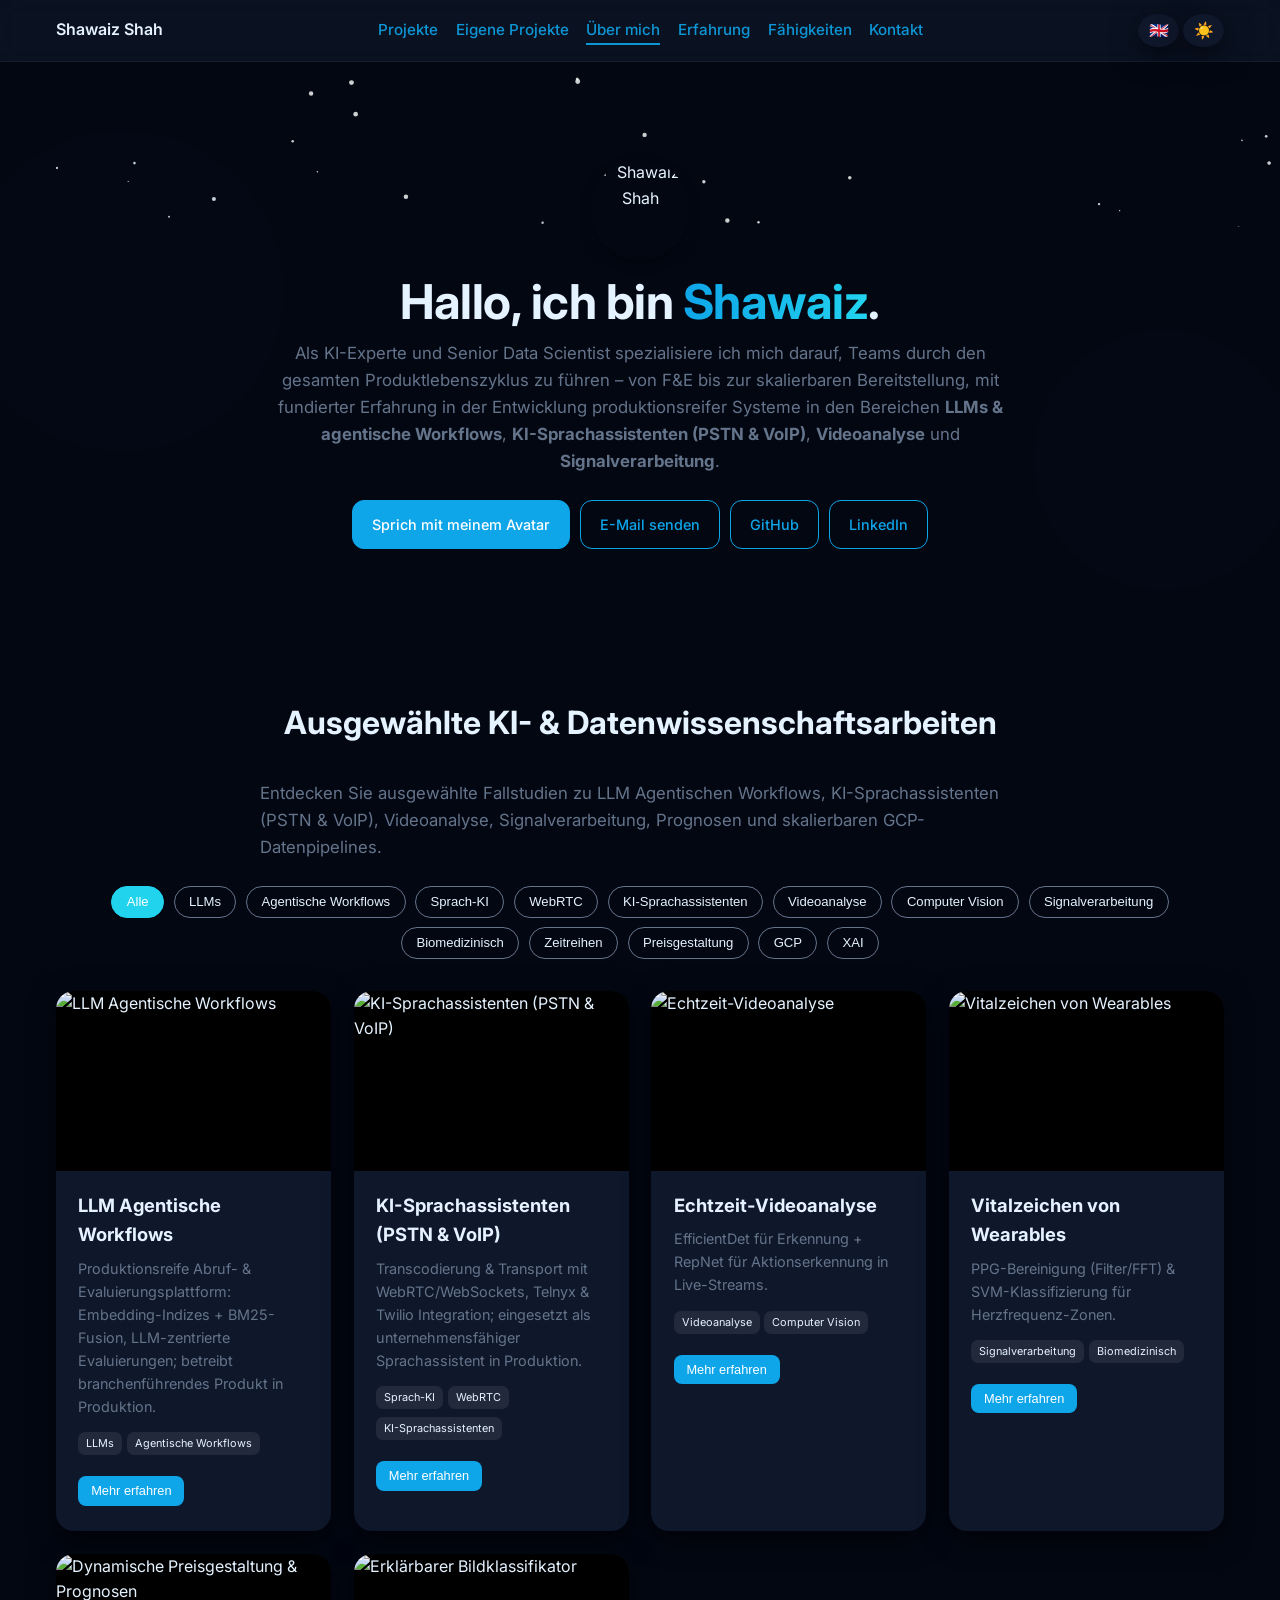
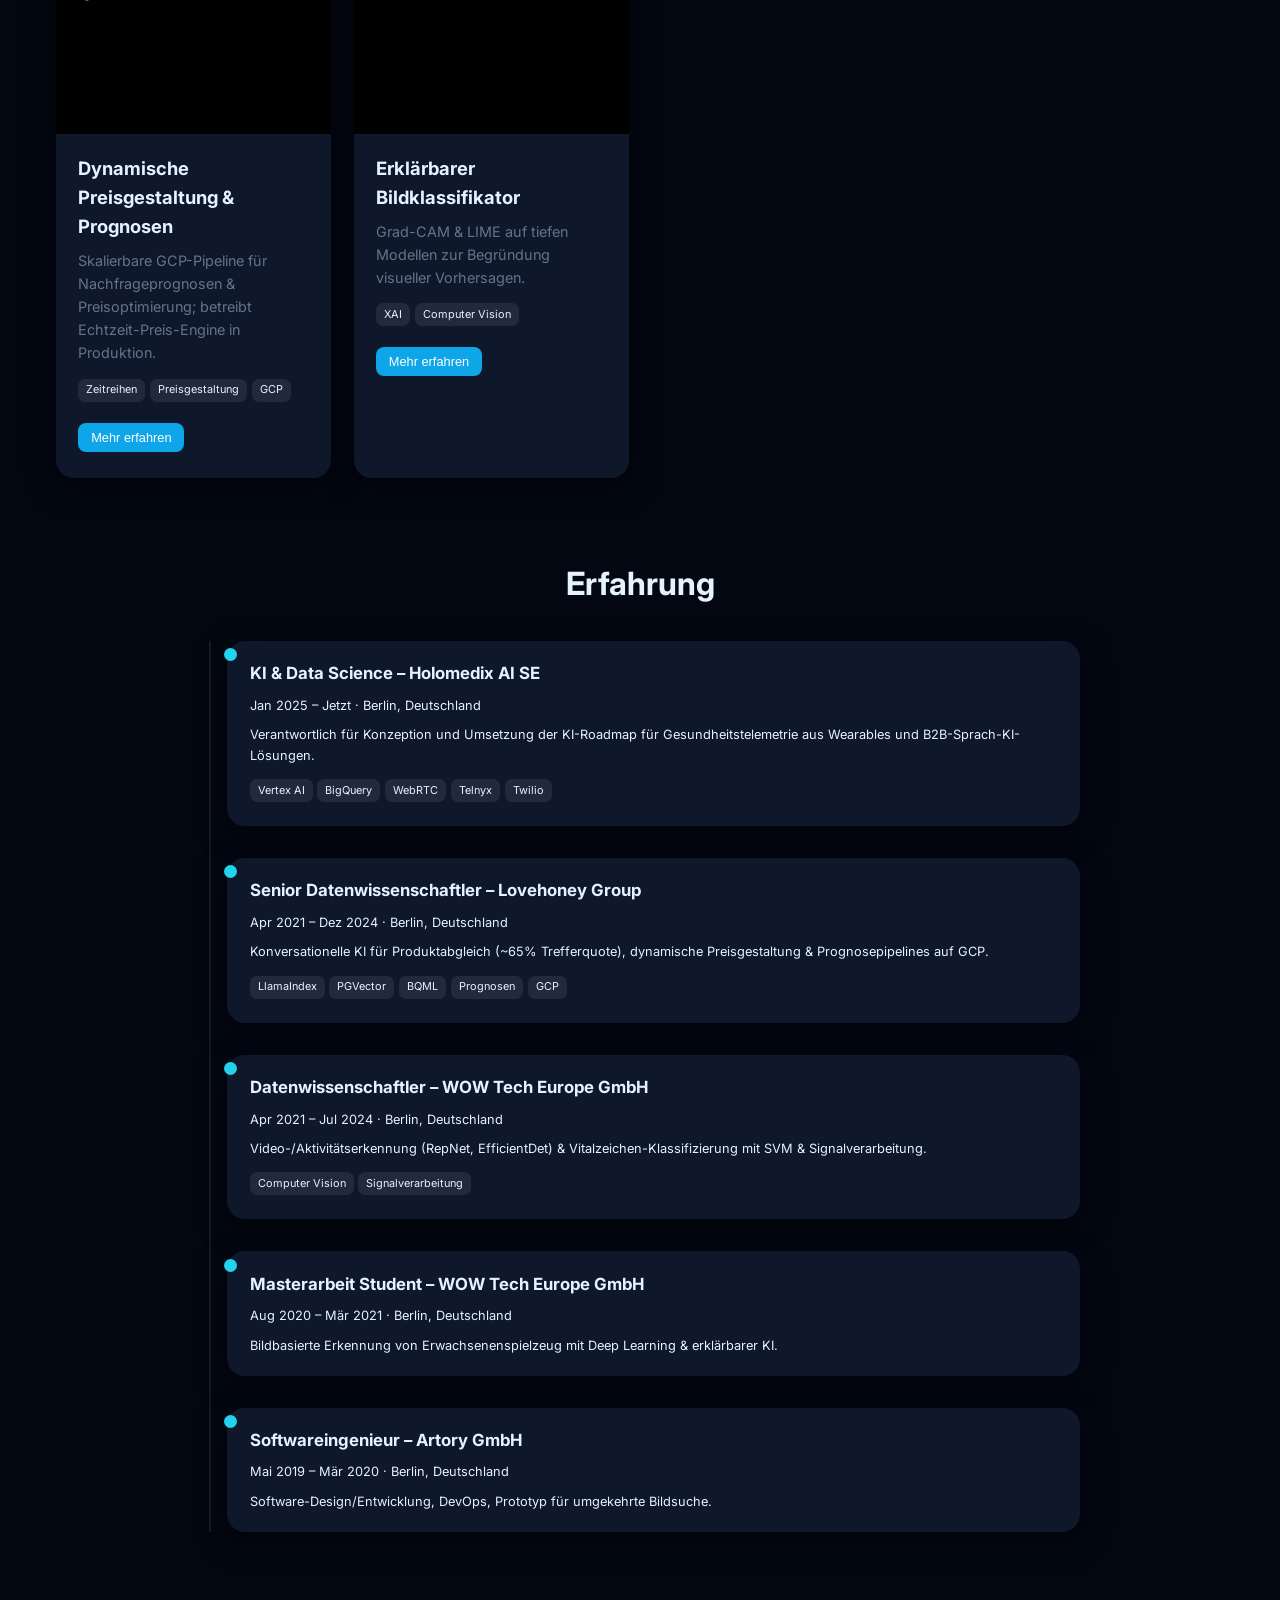
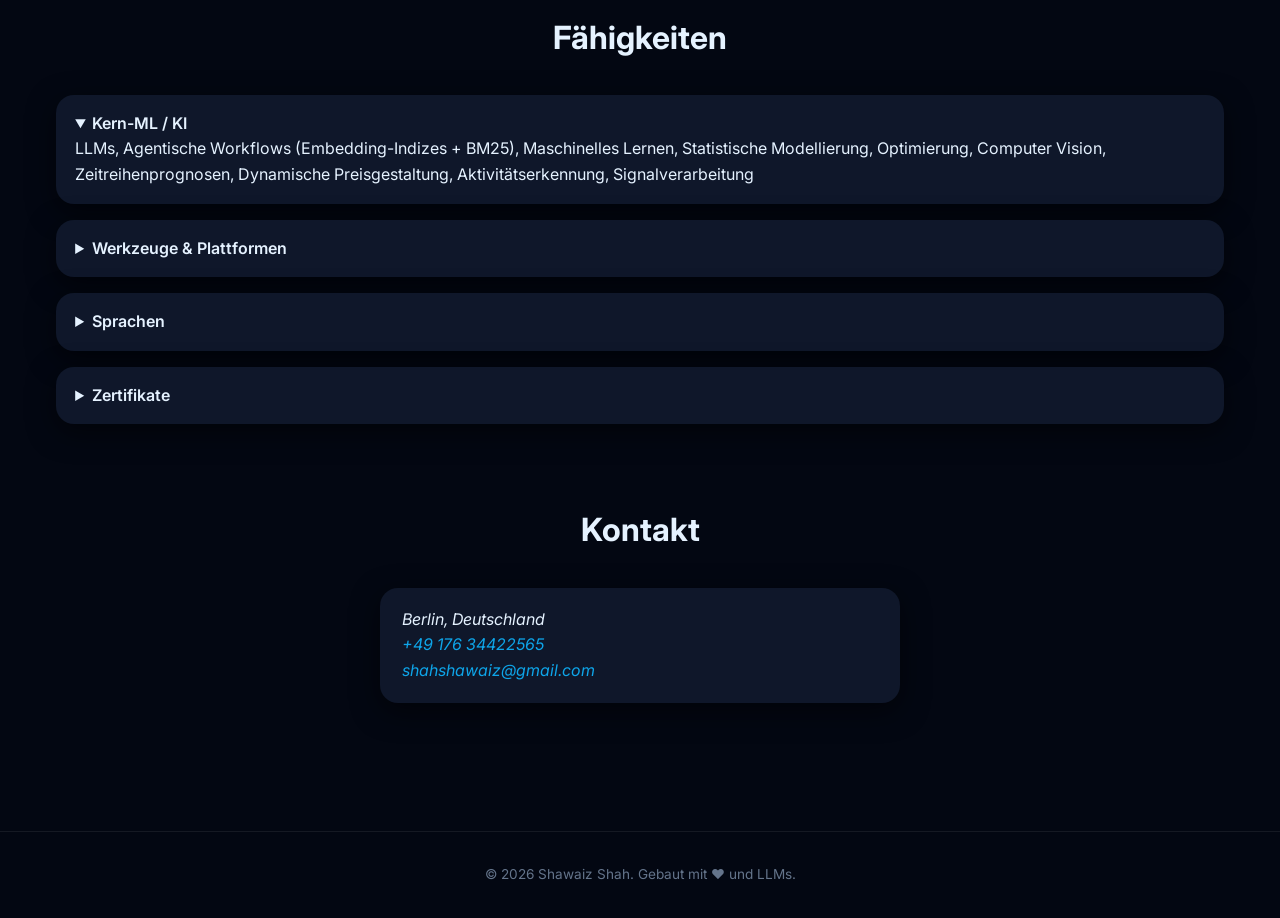
==== commit acbe1e3c: "Add Roadmap and Licnese Info" ====
--- a/index.html
+++ b/index.html
@@ -58,7 +58,7 @@
     a{color:var(--accent);text-decoration:none;}a:hover{text-decoration:underline;}
     header{position:fixed;top:0;left:0;right:0;background:rgba(15,23,42,.65);backdrop-filter:blur(12px);z-index:90;border-bottom:1px solid rgba(255,255,255,.05);}    
     [data-theme="light"] header{background:rgba(255,255,255,.7);border-color:rgba(0,0,0,.08);}    
-    nav{max-width:var(--max);margin:auto;padding:.85rem 1rem;display:flex;align-items:center;justify-content:space-between;gap:1rem;}
+    nav{max-width:var(--max);margin:auto;padding:.85rem 1rem;display:flex;align-items:center;justify-content:space-between;gap:1rem;position:relative;}
     nav ul{list-style:none;display:flex;gap:1.1rem;flex-wrap:wrap;}
     nav a{font-size:.95rem;font-weight:500;opacity:.9;position:relative;}
     nav a.active:after{content:"";position:absolute;left:0;bottom:-6px;width:100%;height:2px;background:var(--accent);}    
@@ -203,7 +203,7 @@
 <header role="banner">
   <nav aria-label="Primary">
     <div style="font-weight:600;" aria-label="Home">Shawaiz Shah</div>
-    <ul>
+    <ul id="navMenu">
       <li><a href="#projects" class="active"></a></li>
       <li><a href="projects/index.html"></a></li>
       <li><a href="#about"></a></li>
@@ -215,7 +215,7 @@
       <button id="langToggle" aria-label="Sprache wechseln">🇬🇧</button>
       <button id="themeToggle" aria-label="Thema wechseln">☀️</button>
     </div>
-    <button id="menuToggle" aria-label="Menü umschalten">☰</button>
+    <button id="menuToggle" type="button" aria-label="Menü umschalten" aria-controls="navMenu" aria-expanded="false">☰</button>
   </nav>
 </header>
 
@@ -394,6 +394,20 @@
       themeToggleBtn.textContent = theme === 'dark' ? '☀️' : '🌙';
     }
 
+    // --- MOBILE MENU ---
+    const menuBtn = document.getElementById('menuToggle');
+    const navMenu = document.getElementById('navMenu');
+    function setMenu(open) {
+      navMenu.classList.toggle('open', open);
+      menuBtn.setAttribute('aria-expanded', String(open));
+      menuBtn.textContent = open ? '✕' : '☰';
+    }
+    menuBtn.addEventListener('click', e => { e.stopPropagation(); setMenu(!navMenu.classList.contains('open')); });
+    navMenu.addEventListener('click', e => { if (e.target.closest('a')) setMenu(false); });
+    document.addEventListener('click', e => { if (navMenu.classList.contains('open') && !e.target.closest('nav')) setMenu(false); });
+    document.addEventListener('keydown', e => { if (e.key === 'Escape') setMenu(false); });
+    window.addEventListener('resize', () => { if (window.innerWidth > 768) setMenu(false); });
+
     themeToggleBtn.addEventListener('click', () => {
       const newTheme = currentTheme === 'dark' ? 'light' : 'dark';
       applyTheme(newTheme);
